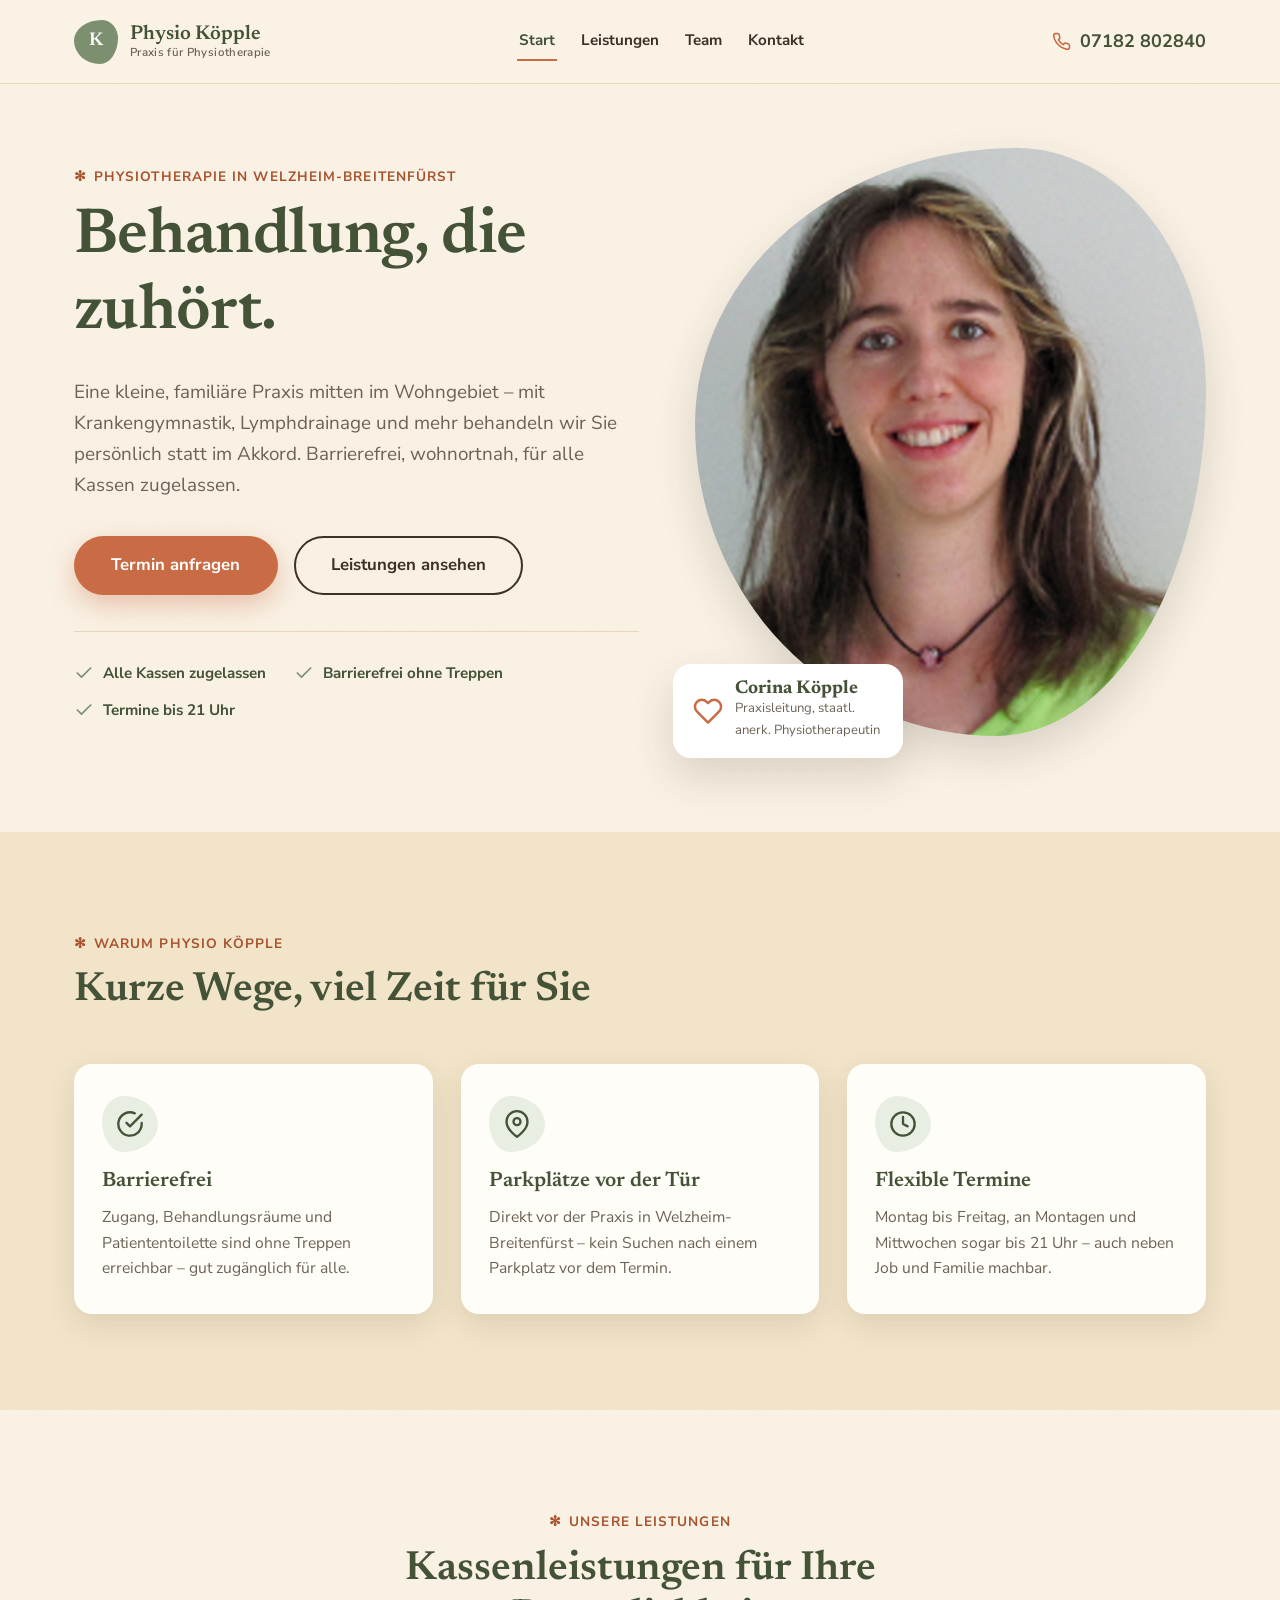
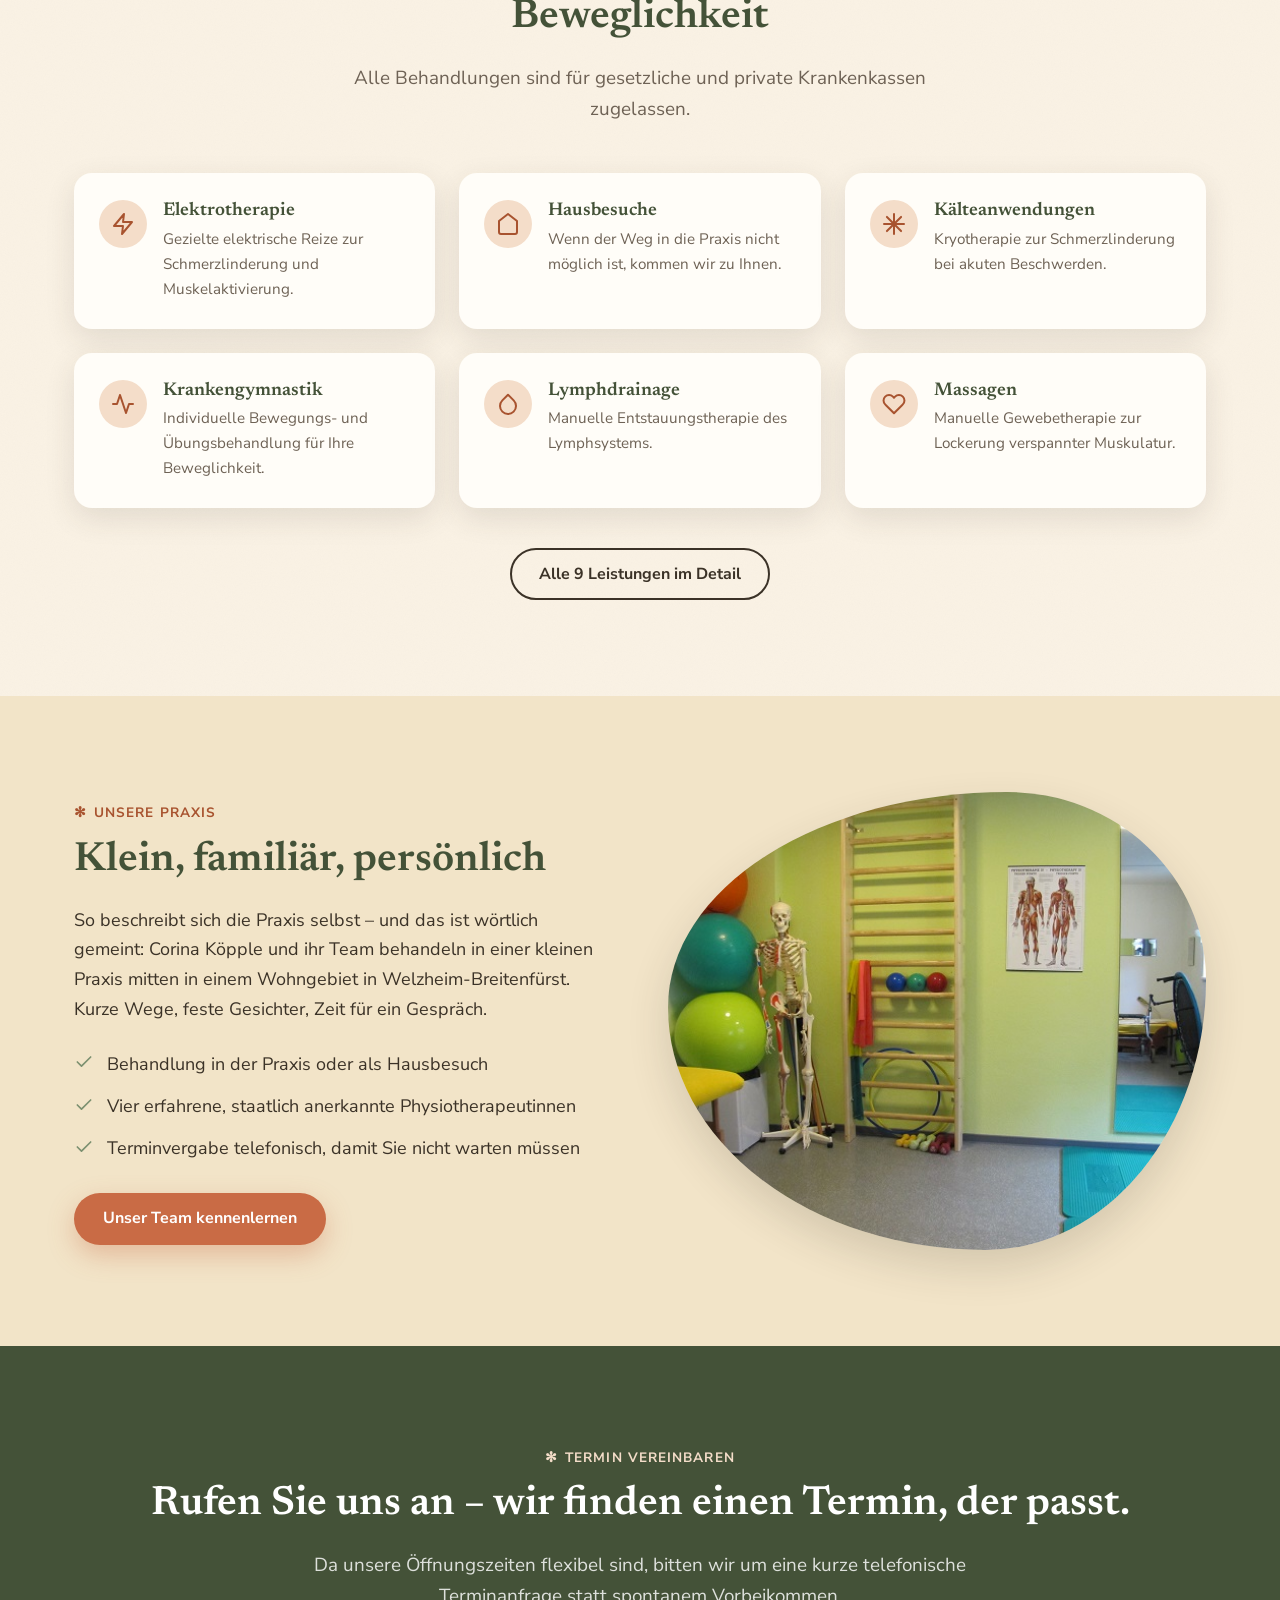
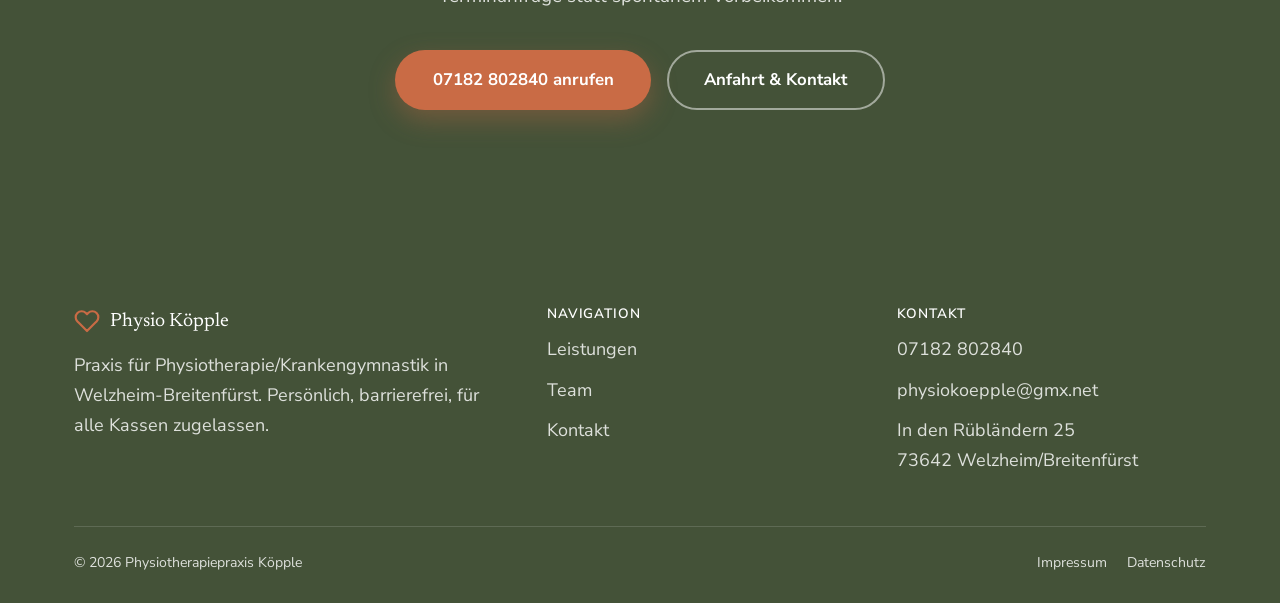
==== index.html @ 72fe8142 "Initial pitch-demo: Physiotherapiepraxis Köpple website Moderne, warme Neugestaltung als Pitch-Demo " ====
<!DOCTYPE html>
<html lang="de">
<head>
<meta charset="UTF-8">
<script>document.documentElement.classList.add('js');</script>
<meta name="viewport" content="width=device-width, initial-scale=1.0">
<meta name="description" content="Physiotherapiepraxis Köpple in Welzheim-Breitenfürst: Krankengymnastik, Lymphdrainage, Massage und mehr in kleiner, familiärer Praxis. Alle Kassen zugelassen.">
<title>Physiotherapie Köpple – Praxis in Welzheim-Breitenfürst</title>
<link rel="icon" href="assets/images/corina.png" type="image/png">
<link rel="stylesheet" href="css/fonts.css">
<link rel="stylesheet" href="css/style.css?v=1">
</head>
<body>

<a class="skip-link" href="#main">Zum Inhalt springen</a>

<header class="site-header" id="site-header">
  <div class="container site-header__inner">
    <a href="index.html" class="site-header__brand" aria-label="Physiotherapie Köpple – Startseite">
      <span class="site-header__mark" aria-hidden="true">K</span>
      <span class="site-header__brand-text">
        <span class="site-header__brand-main">Physio Köpple</span>
        <span class="site-header__brand-sub">Praxis für Physiotherapie</span>
      </span>
    </a>
    <nav id="site-nav" aria-label="Hauptnavigation">
      <ul class="site-nav__list">
        <li><a href="index.html" class="site-nav__link">Start</a></li>
        <li><a href="leistungen.html" class="site-nav__link">Leistungen</a></li>
        <li><a href="team.html" class="site-nav__link">Team</a></li>
        <li><a href="kontakt.html" class="site-nav__link">Kontakt</a></li>
      </ul>
    </nav>
    <div class="site-header__actions">
      <a href="tel:+497182802840" class="site-header__phone">
        <svg viewBox="0 0 24 24" fill="none" stroke="currentColor" stroke-width="2" stroke-linecap="round" stroke-linejoin="round" aria-hidden="true"><path d="M22 16.92v3a2 2 0 0 1-2.18 2 19.79 19.79 0 0 1-8.63-3.07 19.5 19.5 0 0 1-6-6 19.79 19.79 0 0 1-3.07-8.67A2 2 0 0 1 4.11 2h3a2 2 0 0 1 2 1.72c.127.96.361 1.903.7 2.81a2 2 0 0 1-.45 2.11L8.09 9.91a16 16 0 0 0 6 6l1.27-1.27a2 2 0 0 1 2.11-.45c.907.339 1.85.573 2.81.7A2 2 0 0 1 22 16.92z"/></svg>
        <span>07182 802840</span>
      </a>
      <button id="nav-toggle" class="nav-toggle" aria-label="Menü öffnen" aria-expanded="false" aria-controls="site-nav">
        <span></span><span></span><span></span>
      </button>
    </div>
  </div>
</header>

<main id="main">

  <!-- ── Hero ─────────────────────────────────────────────── -->
  <section class="hero">
    <div class="container hero__grid">
      <div class="hero__text">
        <p class="eyebrow">Physiotherapie in Welzheim-Breitenfürst</p>
        <h1 class="hero__title">Behandlung, die
          <span class="hero__underline">zuhört<svg viewBox="0 0 200 20" preserveAspectRatio="none" aria-hidden="true"><path d="M3,12 Q50,2 100,11 T197,9"/></svg></span>.
        </h1>
        <p class="lead hero__lead">Eine kleine, familiäre Praxis mitten im Wohngebiet – mit Krankengymnastik, Lymphdrainage und mehr behandeln wir Sie persönlich statt im Akkord. Barrierefrei, wohnortnah, für alle Kassen zugelassen.</p>
        <div class="hero__ctas">
          <a href="tel:+497182802840" class="btn btn--primary btn--lg">Termin anfragen</a>
          <a href="leistungen.html" class="btn btn--outline btn--lg">Leistungen ansehen</a>
        </div>
        <div class="hero__facts">
          <span class="hero__fact"><svg viewBox="0 0 24 24" fill="none" stroke="currentColor" stroke-width="2" stroke-linecap="round" stroke-linejoin="round"><polyline points="20 6 9 17 4 12"/></svg>Alle Kassen zugelassen</span>
          <span class="hero__fact"><svg viewBox="0 0 24 24" fill="none" stroke="currentColor" stroke-width="2" stroke-linecap="round" stroke-linejoin="round"><polyline points="20 6 9 17 4 12"/></svg>Barrierefrei ohne Treppen</span>
          <span class="hero__fact"><svg viewBox="0 0 24 24" fill="none" stroke="currentColor" stroke-width="2" stroke-linecap="round" stroke-linejoin="round"><polyline points="20 6 9 17 4 12"/></svg>Termine bis 21 Uhr</span>
        </div>
      </div>
      <div class="hero__photo-wrap reveal">
        <div class="hero__photo">
          <img src="assets/images/corina.png" alt="Corina Köpple, Praxisleitung der Physiotherapiepraxis Köpple">
        </div>
        <div class="hero__badge">
          <svg viewBox="0 0 24 24" fill="none" stroke="currentColor" stroke-width="2" stroke-linecap="round" stroke-linejoin="round" aria-hidden="true"><path d="M20.84 4.61a5.5 5.5 0 0 0-7.78 0L12 5.67l-1.06-1.06a5.5 5.5 0 0 0-7.78 7.78l1.06 1.06L12 21.23l7.78-7.78 1.06-1.06a5.5 5.5 0 0 0 0-7.78z"/></svg>
          <span><strong>Corina Köpple</strong>Praxisleitung, staatl. anerk. Physiotherapeutin</span>
        </div>
      </div>
    </div>
  </section>

  <!-- ── Vorteile ─────────────────────────────────────────── -->
  <section class="section section--alt">
    <div class="container">
      <div class="section__head reveal">
        <p class="eyebrow">Warum Physio Köpple</p>
        <h2>Kurze Wege, viel Zeit für Sie</h2>
      </div>
      <div class="feature-grid reveal-group">
        <div class="feature-card reveal">
          <div class="feature-card__icon">
            <svg viewBox="0 0 24 24" fill="none" stroke="currentColor" stroke-width="2" stroke-linecap="round" stroke-linejoin="round"><path d="M22 11.08V12a10 10 0 1 1-5.93-9.14"/><polyline points="22 4 12 14.01 9 11.01"/></svg>
          </div>
          <h3>Barrierefrei</h3>
          <p>Zugang, Behandlungsräume und Patiententoilette sind ohne Treppen erreichbar – gut zugänglich für alle.</p>
        </div>
        <div class="feature-card reveal">
          <div class="feature-card__icon">
            <svg viewBox="0 0 24 24" fill="none" stroke="currentColor" stroke-width="2" stroke-linecap="round" stroke-linejoin="round"><path d="M21 10c0 7-9 13-9 13s-9-6-9-13a9 9 0 0 1 18 0z"/><circle cx="12" cy="10" r="3"/></svg>
          </div>
          <h3>Parkplätze vor der Tür</h3>
          <p>Direkt vor der Praxis in Welzheim-Breitenfürst – kein Suchen nach einem Parkplatz vor dem Termin.</p>
        </div>
        <div class="feature-card reveal">
          <div class="feature-card__icon">
            <svg viewBox="0 0 24 24" fill="none" stroke="currentColor" stroke-width="2" stroke-linecap="round" stroke-linejoin="round"><circle cx="12" cy="12" r="10"/><polyline points="12 6 12 12 16 14"/></svg>
          </div>
          <h3>Flexible Termine</h3>
          <p>Montag bis Freitag, an Montagen und Mittwochen sogar bis 21 Uhr – auch neben Job und Familie machbar.</p>
        </div>
      </div>
    </div>
  </section>

  <!-- ── Leistungen-Überblick ─────────────────────────────── -->
  <section class="section" id="leistungen-uebersicht">
    <div class="container">
      <div class="section__head section__head--center reveal">
        <p class="eyebrow">Unsere Leistungen</p>
        <h2>Kassenleistungen für Ihre Beweglichkeit</h2>
        <p class="lead">Alle Behandlungen sind für gesetzliche und private Krankenkassen zugelassen.</p>
      </div>
      <div class="service-grid reveal-group">
        <div class="service-card reveal">
          <div class="service-card__icon"><svg viewBox="0 0 24 24" fill="none" stroke="currentColor" stroke-width="2" stroke-linecap="round" stroke-linejoin="round"><path d="M13 2 3 14h9l-1 8 10-12h-9l1-8z"/></svg></div>
          <div><h3>Elektrotherapie</h3><p>Gezielte elektrische Reize zur Schmerzlinderung und Muskelaktivierung.</p></div>
        </div>
        <div class="service-card reveal">
          <div class="service-card__icon"><svg viewBox="0 0 24 24" fill="none" stroke="currentColor" stroke-width="2" stroke-linecap="round" stroke-linejoin="round"><path d="M3 9l9-7 9 7v11a2 2 0 0 1-2 2H5a2 2 0 0 1-2-2z"/></svg></div>
          <div><h3>Hausbesuche</h3><p>Wenn der Weg in die Praxis nicht möglich ist, kommen wir zu Ihnen.</p></div>
        </div>
        <div class="service-card reveal">
          <div class="service-card__icon"><svg viewBox="0 0 24 24" fill="none" stroke="currentColor" stroke-width="2" stroke-linecap="round" stroke-linejoin="round"><line x1="12" y1="2" x2="12" y2="22"/><line x1="4.93" y1="4.93" x2="19.07" y2="19.07"/><line x1="2" y1="12" x2="22" y2="12"/><line x1="4.93" y1="19.07" x2="19.07" y2="4.93"/></svg></div>
          <div><h3>Kälteanwendungen</h3><p>Kryotherapie zur Schmerzlinderung bei akuten Beschwerden.</p></div>
        </div>
        <div class="service-card reveal">
          <div class="service-card__icon"><svg viewBox="0 0 24 24" fill="none" stroke="currentColor" stroke-width="2" stroke-linecap="round" stroke-linejoin="round"><path d="M22 12h-4l-3 9L9 3l-3 9H2"/></svg></div>
          <div><h3>Krankengymnastik</h3><p>Individuelle Bewegungs- und Übungsbehandlung für Ihre Beweglichkeit.</p></div>
        </div>
        <div class="service-card reveal">
          <div class="service-card__icon"><svg viewBox="0 0 24 24" fill="none" stroke="currentColor" stroke-width="2" stroke-linecap="round" stroke-linejoin="round"><path d="M12 2.69l5.66 5.66a8 8 0 1 1-11.31 0z"/></svg></div>
          <div><h3>Lymphdrainage</h3><p>Manuelle Entstauungstherapie des Lymphsystems.</p></div>
        </div>
        <div class="service-card reveal">
          <div class="service-card__icon"><svg viewBox="0 0 24 24" fill="none" stroke="currentColor" stroke-width="2" stroke-linecap="round" stroke-linejoin="round"><path d="M20.84 4.61a5.5 5.5 0 0 0-7.78 0L12 5.67l-1.06-1.06a5.5 5.5 0 0 0-7.78 7.78l1.06 1.06L12 21.23l7.78-7.78 1.06-1.06a5.5 5.5 0 0 0 0-7.78z"/></svg></div>
          <div><h3>Massagen</h3><p>Manuelle Gewebetherapie zur Lockerung verspannter Muskulatur.</p></div>
        </div>
      </div>
      <p style="text-align:center; margin-top: 40px;"><a href="leistungen.html" class="btn btn--outline">Alle 9 Leistungen im Detail</a></p>
    </div>
  </section>

  <!-- ── Praxis-Vorstellung ───────────────────────────────── -->
  <section class="section section--alt">
    <div class="container split">
      <div class="split__text reveal">
        <p class="eyebrow">Unsere Praxis</p>
        <h2>Klein, familiär, persönlich</h2>
        <p>So beschreibt sich die Praxis selbst – und das ist wörtlich gemeint: Corina Köpple und ihr Team behandeln in einer kleinen Praxis mitten in einem Wohngebiet in Welzheim-Breitenfürst. Kurze Wege, feste Gesichter, Zeit für ein Gespräch.</p>
        <ul class="checklist">
          <li><svg viewBox="0 0 24 24" fill="none" stroke="currentColor" stroke-width="2" stroke-linecap="round" stroke-linejoin="round"><polyline points="20 6 9 17 4 12"/></svg>Behandlung in der Praxis oder als Hausbesuch</li>
          <li><svg viewBox="0 0 24 24" fill="none" stroke="currentColor" stroke-width="2" stroke-linecap="round" stroke-linejoin="round"><polyline points="20 6 9 17 4 12"/></svg>Vier erfahrene, staatlich anerkannte Physiotherapeutinnen</li>
          <li><svg viewBox="0 0 24 24" fill="none" stroke="currentColor" stroke-width="2" stroke-linecap="round" stroke-linejoin="round"><polyline points="20 6 9 17 4 12"/></svg>Terminvergabe telefonisch, damit Sie nicht warten müssen</li>
        </ul>
        <p style="margin-top: 1.6em;"><a href="team.html" class="btn btn--primary">Unser Team kennenlernen</a></p>
      </div>
      <div class="split__media reveal">
        <div class="blob-frame">
          <img src="assets/images/behandlungsraum-uebungen.jpg" alt="Behandlungsraum mit Übungsgeräten in der Physiotherapiepraxis Köpple">
        </div>
      </div>
    </div>
  </section>

  <!-- ── CTA-Band ─────────────────────────────────────────── -->
  <section class="section section--sage">
    <div class="container cta-band reveal">
      <p class="eyebrow" style="color: var(--color-terracotta-pale);">Termin vereinbaren</p>
      <h2>Rufen Sie uns an – wir finden einen Termin, der passt.</h2>
      <p class="lead" style="color: rgba(255,255,255,0.82); margin-left:auto; margin-right:auto;">Da unsere Öffnungszeiten flexibel sind, bitten wir um eine kurze telefonische Terminanfrage statt spontanem Vorbeikommen.</p>
      <div class="hero__ctas" style="justify-content:center;">
        <a href="tel:+497182802840" class="btn btn--primary btn--lg">07182 802840 anrufen</a>
        <a href="kontakt.html" class="btn btn--on-sage btn--lg btn--outline">Anfahrt &amp; Kontakt</a>
      </div>
    </div>
  </section>

</main>

<footer class="site-footer">
  <div class="container">
    <div class="footer-grid">
      <div>
        <div class="footer-brand">
          <svg viewBox="0 0 24 24" fill="none" stroke="currentColor" stroke-width="2" stroke-linecap="round" stroke-linejoin="round"><path d="M20.84 4.61a5.5 5.5 0 0 0-7.78 0L12 5.67l-1.06-1.06a5.5 5.5 0 0 0-7.78 7.78l1.06 1.06L12 21.23l7.78-7.78 1.06-1.06a5.5 5.5 0 0 0 0-7.78z"/></svg>
          Physio Köpple
        </div>
        <p>Praxis für Physiotherapie/Krankengymnastik in Welzheim-Breitenfürst. Persönlich, barrierefrei, für alle Kassen zugelassen.</p>
      </div>
      <div>
        <h4>Navigation</h4>
        <ul>
          <li><a href="leistungen.html">Leistungen</a></li>
          <li><a href="team.html">Team</a></li>
          <li><a href="kontakt.html">Kontakt</a></li>
        </ul>
      </div>
      <div>
        <h4>Kontakt</h4>
        <ul>
          <li><a href="tel:+497182802840">07182 802840</a></li>
          <li><a href="mailto:physiokoepple@gmx.net">physiokoepple@gmx.net</a></li>
          <li>In den Rübländern 25<br>73642 Welzheim/Breitenfürst</li>
        </ul>
      </div>
    </div>
    <div class="footer-bottom">
      <span>&copy; <span id="year"></span> Physiotherapiepraxis Köpple</span>
      <ul>
        <li><a href="impressum.html">Impressum</a></li>
        <li><a href="datenschutz.html">Datenschutz</a></li>
      </ul>
    </div>
  </div>
</footer>

<script src="js/main.js?v=1"></script>
</body>
</html>
---- css/fonts.css ----
/* ============================================================
   fonts.css – Selbst gehostete Google Fonts (Newsreader, Nunito Sans).
   Kein Nachladen von fonts.googleapis.com / fonts.gstatic.com beim
   Seitenaufruf (DSGVO: keine Verbindung zu Google-Servern nötig).

   Beide Familien sind Variable Fonts – ein Datei-Paar (latin +
   latin-ext, deckt Deutsch inkl. ä/ö/ü/ß ab) trägt den gesamten
   Gewichtsbereich, daher genügt je eine @font-face-Regel mit
   font-weight-Spanne statt einer Regel pro Schnittgewicht.
   ============================================================ */

/* ── Newsreader (Überschriften, warme literarische Serife) ──── */
@font-face {
  font-family: 'Newsreader';
  font-style: normal;
  font-weight: 400 700;
  font-display: swap;
  src: url('../assets/fonts/newsreader-latinext.woff2') format('woff2');
  unicode-range: U+0100-02BA, U+02BD-02C5, U+02C7-02CC, U+02CE-02D7, U+02DD-02FF, U+0304, U+0308, U+0329, U+1D00-1DBF, U+1E00-1E9F, U+1EF2-1EFF, U+2020, U+20A0-20AB, U+20AD-20C0, U+2113, U+2C60-2C7F, U+A720-A7FF;
}
@font-face {
  font-family: 'Newsreader';
  font-style: normal;
  font-weight: 400 700;
  font-display: swap;
  src: url('../assets/fonts/newsreader-latin.woff2') format('woff2');
  unicode-range: U+0000-00FF, U+0131, U+0152-0153, U+02BB-02BC, U+02C6, U+02DA, U+02DC, U+0304, U+0308, U+0329, U+2000-206F, U+20AC, U+2122, U+2191, U+2193, U+2212, U+2215, U+FEFF, U+FFFD;
}
@font-face {
  font-family: 'Newsreader';
  font-style: italic;
  font-weight: 400 700;
  font-display: swap;
  src: url('../assets/fonts/newsreader-italic-latinext.woff2') format('woff2');
  unicode-range: U+0100-02BA, U+02BD-02C5, U+02C7-02CC, U+02CE-02D7, U+02DD-02FF, U+0304, U+0308, U+0329, U+1D00-1DBF, U+1E00-1E9F, U+1EF2-1EFF, U+2020, U+20A0-20AB, U+20AD-20C0, U+2113, U+2C60-2C7F, U+A720-A7FF;
}
@font-face {
  font-family: 'Newsreader';
  font-style: italic;
  font-weight: 400 700;
  font-display: swap;
  src: url('../assets/fonts/newsreader-italic-latin.woff2') format('woff2');
  unicode-range: U+0000-00FF, U+0131, U+0152-0153, U+02BB-02BC, U+02C6, U+02DA, U+02DC, U+0304, U+0308, U+0329, U+2000-206F, U+20AC, U+2122, U+2191, U+2193, U+2212, U+2215, U+FEFF, U+FFFD;
}

/* ── Nunito Sans (Fließtext, rundliche freundliche Grotesk) ──── */
@font-face {
  font-family: 'Nunito Sans';
  font-style: normal;
  font-weight: 400 800;
  font-display: swap;
  src: url('../assets/fonts/nunitosans-latinext.woff2') format('woff2');
  unicode-range: U+0100-02BA, U+02BD-02C5, U+02C7-02CC, U+02CE-02D7, U+02DD-02FF, U+0304, U+0308, U+0329, U+1D00-1DBF, U+1E00-1E9F, U+1EF2-1EFF, U+2020, U+20A0-20AB, U+20AD-20C0, U+2113, U+2C60-2C7F, U+A720-A7FF;
}
@font-face {
  font-family: 'Nunito Sans';
  font-style: normal;
  font-weight: 400 800;
  font-display: swap;
  src: url('../assets/fonts/nunitosans-latin.woff2') format('woff2');
  unicode-range: U+0000-00FF, U+0131, U+0152-0153, U+02BB-02BC, U+02C6, U+02DA, U+02DC, U+0304, U+0308, U+0329, U+2000-206F, U+20AC, U+2122, U+2191, U+2193, U+2212, U+2215, U+FEFF, U+FFFD;
}
---- css/style.css ----
/* ============================================================
   Physiotherapiepraxis Köpple – style.css
   Design-Richtung "Warm & Persönlich": Creme, Salbeigrün, Terrakotta.
   Organische Foto-Rahmen statt harter Rechtecke, rundliche Formen,
   ein dezenter Papier-Grain-Ton. Reines CSS, kein Framework.
   ============================================================ */

:root {
  --color-cream: #faf2e4;
  --color-cream-alt: #f2e4c8;
  --color-paper: #fffdf8;
  --color-sage: #7c9070;
  --color-sage-dark: #445238;
  --color-sage-pale: #e8eee2;
  --color-terracotta: #c96b45;
  --color-terracotta-dark: #a8532f;
  --color-terracotta-pale: #f4ddc9;
  --color-ink: #3b3227;
  --color-ink-soft: #6e6255;
  --color-line: #e6d7b8;
  --color-white: #ffffff;

  --font-display: 'Newsreader', Georgia, 'Times New Roman', serif;
  --font-body: 'Nunito Sans', -apple-system, BlinkMacSystemFont, 'Segoe UI', sans-serif;

  --container-width: 1180px;
  --radius: 18px;
  --radius-lg: 30px;
  --shadow-soft: 0 10px 30px rgba(59, 50, 39, 0.12);
  --shadow-card: 0 18px 42px rgba(59, 50, 39, 0.16);
  --nav-height: 84px;

  --blob-1: 63% 37% 41% 59% / 47% 41% 59% 53%;
  --blob-2: 39% 61% 63% 37% / 45% 51% 49% 55%;
}

/* ── Reset ───────────────────────────────────────────────────── */
*, *::before, *::after { box-sizing: border-box; }
html { scroll-behavior: smooth; scroll-padding-top: calc(var(--nav-height) + 12px); }
@media (prefers-reduced-motion: reduce) {
  html { scroll-behavior: auto; }
  *, *::before, *::after {
    animation-duration: 0.01ms !important;
    animation-iteration-count: 1 !important;
    transition-duration: 0.01ms !important;
    scroll-behavior: auto !important;
  }
}
body {
  margin: 0;
  font-family: var(--font-body);
  font-size: 18px;
  line-height: 1.65;
  color: var(--color-ink);
  background: var(--color-cream);
  -webkit-font-smoothing: antialiased;
  /* Sehr dezentes Papier-Korn für Wärme, per SVG-Data-URI (keine Bildanfrage) */
  background-image: url("data:image/svg+xml,%3Csvg xmlns='http://www.w3.org/2000/svg' width='180' height='180'%3E%3Cfilter id='n'%3E%3CfeTurbulence type='fractalNoise' baseFrequency='0.9' numOctaves='2' stitchTiles='stitch'/%3E%3CfeColorMatrix type='saturate' values='0'/%3E%3C/filter%3E%3Crect width='100%25' height='100%25' filter='url(%23n)' opacity='0.035'/%3E%3C/svg%3E");
}
img { max-width: 100%; display: block; }
a { color: inherit; text-decoration: none; }
ul { margin: 0; padding: 0; list-style: none; }
h1, h2, h3, h4 {
  font-family: var(--font-display);
  font-weight: 600;
  line-height: 1.18;
  margin: 0 0 0.5em;
  color: var(--color-sage-dark);
}
h1 { font-size: clamp(2.5rem, 5vw, 4rem); letter-spacing: -0.01em; }
h2 { font-size: clamp(1.9rem, 3.2vw, 2.6rem); }
h3 { font-size: 1.3rem; font-weight: 600; }
p { margin: 0 0 1em; }
p:last-child { margin-bottom: 0; }
:focus-visible { outline: 3px solid var(--color-terracotta); outline-offset: 3px; }

/* ── Layout Helpers ──────────────────────────────────────────── */
.container { max-width: var(--container-width); margin: 0 auto; padding: 0 24px; }
.section { padding: 96px 0; }
.section--alt { background: var(--color-cream-alt); }
.section--sage { background: var(--color-sage-dark); color: rgba(255, 255, 255, 0.92); }
.section--sage h2, .section--sage h3 { color: var(--color-white); }
.section__head { max-width: 640px; margin: 0 0 48px; }
.section__head--center { margin-left: auto; margin-right: auto; text-align: center; }
.eyebrow {
  display: inline-flex;
  align-items: center;
  gap: 0.5em;
  font-family: var(--font-body);
  font-weight: 700;
  font-size: 0.85rem;
  letter-spacing: 0.08em;
  text-transform: uppercase;
  color: var(--color-terracotta-dark);
  margin-bottom: 0.9em;
}
.eyebrow::before { content: '✻'; font-size: 1em; }
.lead { font-size: 1.18rem; color: var(--color-ink-soft); max-width: 60ch; }

@media (max-width: 640px) {
  .section { padding: 60px 0; }
  .container { padding: 0 20px; }
}

/* ── Buttons ─────────────────────────────────────────────────── */
.btn {
  display: inline-flex;
  align-items: center;
  gap: 0.55em;
  font-family: var(--font-body);
  font-weight: 700;
  font-size: 1rem;
  padding: 0.95em 1.7em;
  border-radius: 999px;
  border: 2px solid transparent;
  cursor: pointer;
  transition: background-color 0.2s ease, color 0.2s ease, border-color 0.2s ease, transform 0.15s ease, box-shadow 0.2s ease;
  line-height: 1.1;
}
.btn:active { transform: translateY(1px); }
.btn--primary { background: var(--color-terracotta); color: var(--color-white); box-shadow: 0 10px 26px rgba(201, 107, 69, 0.35); }
.btn--primary:hover { background: var(--color-terracotta-dark); }
.btn--outline { background: transparent; border-color: currentColor; color: inherit; }
.btn--outline:hover { background: rgba(59, 50, 39, 0.06); }
.btn--on-sage { border-color: rgba(255,255,255,0.5); color: var(--color-white); }
.btn--on-sage:hover { background: rgba(255,255,255,0.12); border-color: var(--color-white); }
.btn--lg { padding: 1.1em 2.1em; font-size: 1.05rem; }
.btn--block { width: 100%; justify-content: center; }

/* ── Header / Navigation ─────────────────────────────────────── */
.site-header {
  position: sticky;
  top: 0;
  z-index: 1000;
  height: var(--nav-height);
  display: flex;
  align-items: center;
  background: rgba(250, 242, 228, 0.92);
  backdrop-filter: blur(10px);
  border-bottom: 1px solid var(--color-line);
  transition: box-shadow 0.2s ease;
}
.site-header.is-scrolled { box-shadow: var(--shadow-soft); }
.site-header__inner { display: flex; align-items: center; justify-content: space-between; gap: 24px; width: 100%; }
.site-header__brand { display: flex; align-items: center; gap: 12px; }
.site-header__mark {
  display: flex;
  align-items: center;
  justify-content: center;
  width: 44px;
  height: 44px;
  border-radius: var(--blob-1);
  background: var(--color-sage);
  color: var(--color-white);
  font-family: var(--font-display);
  font-weight: 600;
  font-size: 1.15rem;
  flex-shrink: 0;
}
.site-header__brand-text { display: flex; flex-direction: column; line-height: 1.15; }
.site-header__brand-main { font-family: var(--font-display); font-size: 1.25rem; font-weight: 600; color: var(--color-sage-dark); }
.site-header__brand-sub { font-family: var(--font-body); font-size: 0.72rem; font-weight: 600; letter-spacing: 0.03em; color: var(--color-ink-soft); }
.site-header__actions { display: flex; align-items: center; gap: 18px; }
.site-header__phone { display: flex; align-items: center; gap: 0.5em; font-weight: 700; color: var(--color-sage-dark); white-space: nowrap; }
.site-header__phone svg { width: 19px; height: 19px; flex-shrink: 0; color: var(--color-terracotta); }

.nav-toggle {
  display: none;
  flex-direction: column;
  justify-content: center;
  gap: 5px;
  width: 44px;
  height: 44px;
  border: none;
  background: transparent;
  cursor: pointer;
  padding: 0;
}
.nav-toggle span { display: block; height: 2px; width: 26px; margin: 0 auto; background: var(--color-sage-dark); transition: transform 0.2s ease, opacity 0.2s ease; }
.nav-toggle[aria-expanded="true"] span:nth-child(1) { transform: translateY(7px) rotate(45deg); }
.nav-toggle[aria-expanded="true"] span:nth-child(2) { opacity: 0; }
.nav-toggle[aria-expanded="true"] span:nth-child(3) { transform: translateY(-7px) rotate(-45deg); }

/* #site-nav ist Geschwister von .site-header, nicht verschachtelt —
   vermeidet den iOS-Safari-backdrop-filter-Clipping-Bug bei position:fixed
   Kindern eines Headers mit eigenem backdrop-filter. */
.site-nav__list { display: flex; align-items: center; gap: 22px; }
.site-nav__link {
  display: block;
  white-space: nowrap;
  font-weight: 700;
  font-size: 0.95rem;
  color: var(--color-ink);
  padding: 6px 2px;
  border-bottom: 2px solid transparent;
  transition: border-color 0.15s ease, color 0.15s ease;
}
.site-nav__link:hover, .site-nav__link.is-active { border-color: var(--color-terracotta); color: var(--color-sage-dark); }

@media (min-width: 1025px) { #site-nav { display: flex; } }

@media (min-width: 1025px) and (max-width: 1180px) {
  .site-nav__list { gap: 14px; }
  .site-nav__link { font-size: 0.88rem; }
  .site-header__brand-sub { display: none; }
}

@media (max-width: 1024px) {
  .site-header__brand-sub { display: none; }
  .nav-toggle { display: flex; }
  #site-nav {
    position: fixed;
    top: var(--nav-height);
    left: 0; right: 0; bottom: 0;
    z-index: 999;
    background: var(--color-cream);
    transform: translateX(100%);
    transition: transform 0.25s ease;
    overflow-y: auto;
  }
  #site-nav.is-open { transform: translateX(0); }
  .site-nav__list { flex-direction: column; align-items: stretch; gap: 0; padding: 16px 24px 40px; }
  .site-nav__list li { border-bottom: 1px solid var(--color-line); }
  .site-nav__link { padding: 18px 4px; font-size: 1.15rem; }
  .site-header__phone span { display: none; }
}

@media (max-width: 480px) {
  .site-header__brand-main { font-size: 1.08rem; }
  .site-header__mark { width: 38px; height: 38px; font-size: 1rem; }
}

/* ── Hero ────────────────────────────────────────────────────── */
.hero { padding: 64px 0 96px; overflow: hidden; }
.hero__grid { display: grid; grid-template-columns: 1.05fr 0.95fr; gap: 56px; align-items: center; }
.hero__eyebrow { color: var(--color-terracotta-dark); }
.hero__title { margin-bottom: 0.4em; }
.hero__underline { position: relative; display: inline-block; white-space: nowrap; }
.hero__underline svg { position: absolute; left: 0; bottom: -0.1em; width: 100%; height: 0.3em; overflow: visible; }
.hero__underline path {
  fill: none;
  stroke: var(--color-terracotta);
  stroke-width: 6;
  stroke-linecap: round;
  stroke-dasharray: 340;
  stroke-dashoffset: 340;
}
.js .reveal--visible .hero__underline path { animation: draw-underline 0.9s 0.35s ease forwards; }
@keyframes draw-underline { to { stroke-dashoffset: 0; } }
.hero__lead { margin: 1.1em 0 1.8em; }
.hero__ctas { display: flex; flex-wrap: wrap; gap: 16px; margin-bottom: 2em; }
.hero__facts { display: flex; flex-wrap: wrap; gap: 12px 28px; padding-top: 1.6em; border-top: 1px solid var(--color-line); }
.hero__fact { display: flex; align-items: center; gap: 0.6em; font-weight: 700; color: var(--color-sage-dark); font-size: 0.95rem; }
.hero__fact svg { width: 20px; height: 20px; color: var(--color-sage); flex-shrink: 0; }

.hero__photo-wrap { position: relative; }
.hero__photo {
  border-radius: var(--blob-1);
  overflow: hidden;
  box-shadow: var(--shadow-card);
  aspect-ratio: 4 / 4.6;
}
.hero__photo img { width: 100%; height: 100%; object-fit: cover; }
.hero__badge {
  position: absolute;
  bottom: -22px;
  left: -22px;
  background: var(--color-white);
  border-radius: var(--radius);
  box-shadow: var(--shadow-card);
  padding: 16px 20px;
  display: flex;
  align-items: center;
  gap: 12px;
  max-width: 230px;
}
.hero__badge svg { width: 30px; height: 30px; color: var(--color-terracotta); flex-shrink: 0; }
.hero__badge strong { display: block; font-family: var(--font-display); font-size: 1.15rem; color: var(--color-sage-dark); line-height: 1; }
.hero__badge span { font-size: 0.82rem; color: var(--color-ink-soft); }

@media (max-width: 900px) {
  .hero { padding: 40px 0 64px; }
  .hero__grid { grid-template-columns: 1fr; gap: 44px; }
  .hero__photo-wrap { order: -1; max-width: 380px; margin: 0 auto; }
  .hero__badge { left: 50%; transform: translateX(-50%); bottom: -18px; }
}

/* ── Organic photo frames (allgemein wiederverwendbar) ──────────── */
.blob-frame { border-radius: var(--blob-1); overflow: hidden; box-shadow: var(--shadow-card); }
.blob-frame--alt { border-radius: var(--blob-2); }
.blob-frame img { width: 100%; height: 100%; object-fit: cover; display: block; }

/* ── Vorteile / Feature-Karten ───────────────────────────────── */
.feature-grid { display: grid; grid-template-columns: repeat(3, 1fr); gap: 28px; }
.feature-card {
  background: var(--color-paper);
  border-radius: var(--radius);
  padding: 32px 28px;
  box-shadow: var(--shadow-soft);
  transition: transform 0.25s ease, box-shadow 0.25s ease;
}
.feature-card:hover { transform: translateY(-6px); box-shadow: var(--shadow-card); }
.feature-card__icon {
  width: 56px; height: 56px;
  display: flex; align-items: center; justify-content: center;
  border-radius: var(--blob-2);
  background: var(--color-sage-pale);
  color: var(--color-sage-dark);
  margin-bottom: 18px;
}
.feature-card__icon svg { width: 28px; height: 28px; }
.feature-card p { color: var(--color-ink-soft); font-size: 0.98rem; }

@media (max-width: 860px) { .feature-grid { grid-template-columns: 1fr 1fr; } }
@media (max-width: 560px) { .feature-grid { grid-template-columns: 1fr; } }

/* ── Leistungen (Karten + Detailseite) ───────────────────────── */
.service-grid { display: grid; grid-template-columns: repeat(3, 1fr); gap: 24px; }
.service-card {
  display: flex;
  gap: 16px;
  align-items: flex-start;
  background: var(--color-paper);
  border-radius: var(--radius);
  padding: 26px 24px;
  box-shadow: var(--shadow-soft);
  transition: transform 0.22s ease, box-shadow 0.22s ease, border-color 0.22s ease;
  border: 1px solid transparent;
}
.service-card:hover { transform: translateY(-5px); box-shadow: var(--shadow-card); border-color: var(--color-terracotta-pale); }
.service-card__icon {
  width: 48px; height: 48px; flex-shrink: 0;
  display: flex; align-items: center; justify-content: center;
  border-radius: 50%;
  background: var(--color-terracotta-pale);
  color: var(--color-terracotta-dark);
}
.service-card__icon svg { width: 24px; height: 24px; }
.service-card h3 { margin-bottom: 0.25em; font-size: 1.15rem; }
.service-card p { color: var(--color-ink-soft); font-size: 0.95rem; }

@media (max-width: 860px) { .service-grid { grid-template-columns: 1fr 1fr; } }
@media (max-width: 560px) { .service-grid { grid-template-columns: 1fr; } }

/* ── Team ────────────────────────────────────────────────────── */
.team-grid { display: grid; grid-template-columns: repeat(4, 1fr); gap: 32px 28px; }
.team-card { text-align: center; }
.team-card__photo {
  aspect-ratio: 1 / 1.1;
  border-radius: var(--blob-1);
  overflow: hidden;
  box-shadow: var(--shadow-card);
  margin-bottom: 20px;
  background: var(--color-sage-pale);
}
.team-card:nth-child(even) .team-card__photo { border-radius: var(--blob-2); }
.team-card__photo img { width: 100%; height: 100%; object-fit: cover; }
.team-card__photo--pending { display: flex; align-items: center; justify-content: center; }
.team-card h3 { margin-bottom: 0.15em; font-size: 1.15rem; }
.team-card__role { color: var(--color-terracotta-dark); font-weight: 700; font-size: 0.85rem; text-transform: uppercase; letter-spacing: 0.04em; margin-bottom: 0.6em; }
.team-card__quals { color: var(--color-ink-soft); font-size: 0.92rem; }

@media (max-width: 900px) { .team-grid { grid-template-columns: 1fr 1fr; } }
@media (max-width: 520px) { .team-grid { grid-template-columns: 1fr; max-width: 320px; margin: 0 auto; } }

/* ── Zwei-Spalten Text+Bild (Praxis-Vorstellung, Kontakt, etc.) ── */
.split { display: grid; grid-template-columns: 1fr 1fr; gap: 56px; align-items: center; }
.split--reverse .split__media { order: 2; }
@media (max-width: 900px) {
  .split { grid-template-columns: 1fr; gap: 36px; }
  .split--reverse .split__media { order: -1; }
}
.split__media img { aspect-ratio: 4/3.4; }

.checklist { margin-top: 1.4em; }
.checklist li { display: flex; align-items: flex-start; gap: 0.7em; margin-bottom: 0.7em; }
.checklist li svg { width: 20px; height: 20px; color: var(--color-sage); flex-shrink: 0; margin-top: 0.15em; }

/* ── Bildergalerie (Praxisimpressionen) ─────────────────────── */
.gallery-grid { display: grid; grid-template-columns: repeat(3, 1fr); gap: 22px; }
.gallery-grid__item { border-radius: var(--radius); overflow: hidden; box-shadow: var(--shadow-soft); aspect-ratio: 4/3; }
.gallery-grid__item img { width: 100%; height: 100%; object-fit: cover; transition: transform 0.4s ease; }
.gallery-grid__item:hover img { transform: scale(1.06); }
@media (max-width: 760px) { .gallery-grid { grid-template-columns: 1fr 1fr; } }
@media (max-width: 480px) { .gallery-grid { grid-template-columns: 1fr; } }

/* ── Info-/Termin-Karten (Kontaktseite) ─────────────────────── */
.info-card {
  background: var(--color-paper);
  border-radius: var(--radius);
  padding: 30px 28px;
  box-shadow: var(--shadow-soft);
}
.info-card + .info-card { margin-top: 24px; }
.info-card__icon {
  width: 46px; height: 46px;
  display: flex; align-items: center; justify-content: center;
  border-radius: 50%;
  background: var(--color-sage-pale);
  color: var(--color-sage-dark);
  margin-bottom: 14px;
}
.info-card__icon svg { width: 22px; height: 22px; }
.info-card dl { display: grid; grid-template-columns: auto 1fr; gap: 6px 14px; margin: 0; }
.info-card dt { color: var(--color-ink-soft); font-size: 0.92rem; }
.info-card dd { margin: 0; font-weight: 700; }
.map-embed { width: 100%; aspect-ratio: 4/3; border: 0; border-radius: var(--radius-lg); box-shadow: var(--shadow-card); }

/* ── CTA-Band ────────────────────────────────────────────────── */
.cta-band { text-align: center; }
.cta-band .lead { margin: 0 auto 2em; }

/* ── Footer ──────────────────────────────────────────────────── */
.site-footer { background: var(--color-sage-dark); color: rgba(255, 255, 255, 0.82); padding: 64px 0 28px; }
.footer-grid { display: grid; grid-template-columns: 1.4fr 1fr 1fr; gap: 40px; padding-bottom: 40px; border-bottom: 1px solid rgba(255,255,255,0.14); }
.footer-brand { display: flex; align-items: center; gap: 10px; font-family: var(--font-display); font-size: 1.2rem; color: var(--color-white); margin-bottom: 14px; }
.footer-brand svg { width: 26px; height: 26px; color: var(--color-terracotta); }
.footer-grid h4 { color: var(--color-white); font-family: var(--font-body); font-size: 0.85rem; text-transform: uppercase; letter-spacing: 0.06em; margin-bottom: 1em; }
.footer-grid li { margin-bottom: 0.6em; }
.site-footer a:hover { color: var(--color-white); }
.footer-bottom { display: flex; flex-wrap: wrap; justify-content: space-between; gap: 12px; padding-top: 24px; font-size: 0.88rem; }
.footer-bottom ul { display: flex; gap: 20px; }
@media (max-width: 760px) { .footer-grid { grid-template-columns: 1fr; gap: 32px; } }

/* ── Legal-Inhalte (Impressum/Datenschutz) ──────────────────── */
.legal-content { max-width: 760px; margin: 0 auto; }
.legal-content h2 { margin-top: 1.6em; font-size: 1.35rem; }
.legal-content address { font-style: normal; }
.breadcrumb { font-size: 0.9rem; color: var(--color-ink-soft); margin-bottom: 1.2em; }
.breadcrumb a { color: var(--color-sage-dark); font-weight: 700; }
.breadcrumb span { margin: 0 0.5em; }
.placeholder-note {
  background: var(--color-terracotta-pale);
  border-left: 4px solid var(--color-terracotta);
  border-radius: 0 var(--radius) var(--radius) 0;
  padding: 16px 20px;
  font-size: 0.94rem;
  color: var(--color-ink);
  margin: 1.4em 0 2em;
}

/* ── Skip Link (Accessibility) ───────────────────────────────── */
.skip-link {
  position: absolute;
  left: -9999px;
  top: 0;
  z-index: 2000;
  background: var(--color-sage-dark);
  color: var(--color-white);
  padding: 14px 22px;
  border-radius: 0 0 10px 0;
  font-weight: 700;
}
.skip-link:focus { left: 0; }

/* ── Scroll-Reveal ────────────────────────────────────────────
   .reveal ist nur unsichtbar, solange <html> die Klasse "js" trägt
   (per Inline-Script synchron im <head> gesetzt). Bleibt JS aus,
   ist der Inhalt sofort da statt dauerhaft versteckt. */
.js .reveal { opacity: 0; transform: translateY(20px); transition: opacity 0.6s ease, transform 0.6s ease; }
.js .reveal.reveal--visible { opacity: 1; transform: translateY(0); }
.reveal-group .reveal:nth-child(2) { transition-delay: 0.08s; }
.reveal-group .reveal:nth-child(3) { transition-delay: 0.16s; }
.reveal-group .reveal:nth-child(4) { transition-delay: 0.24s; }
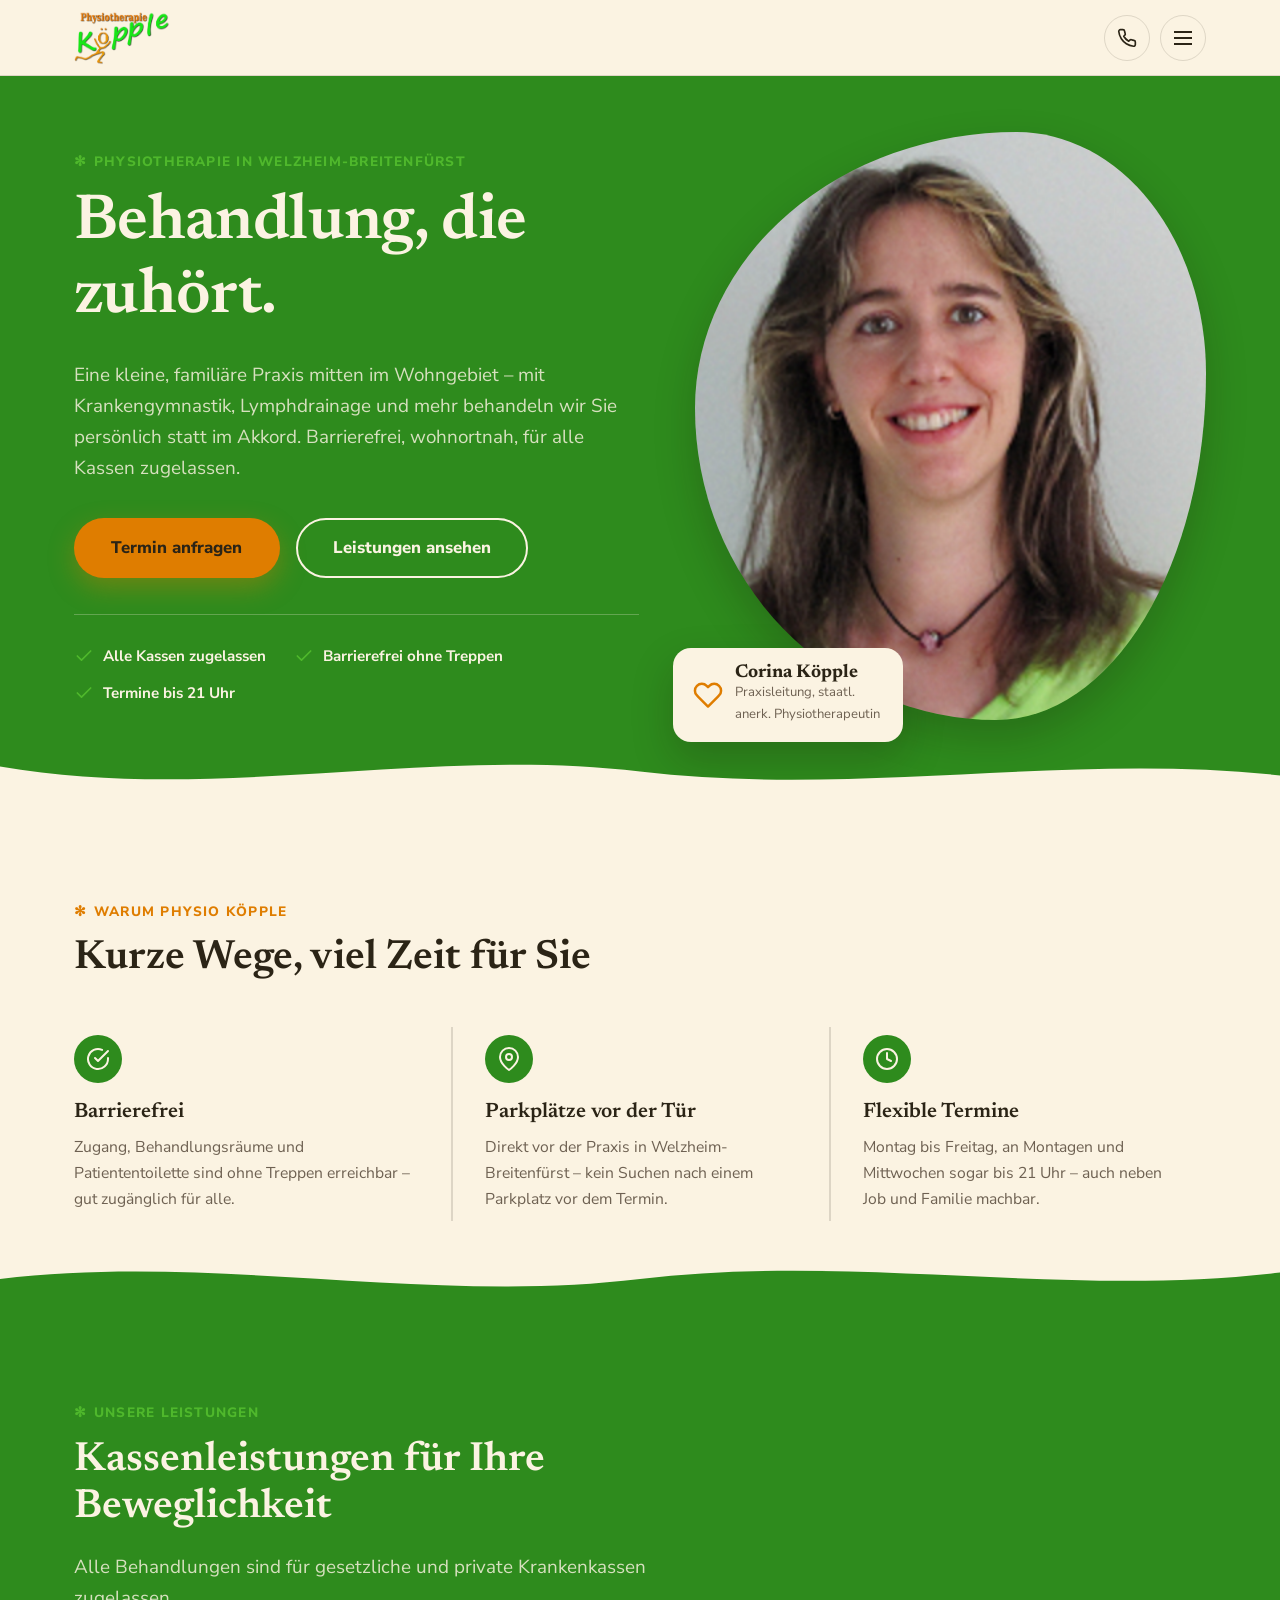
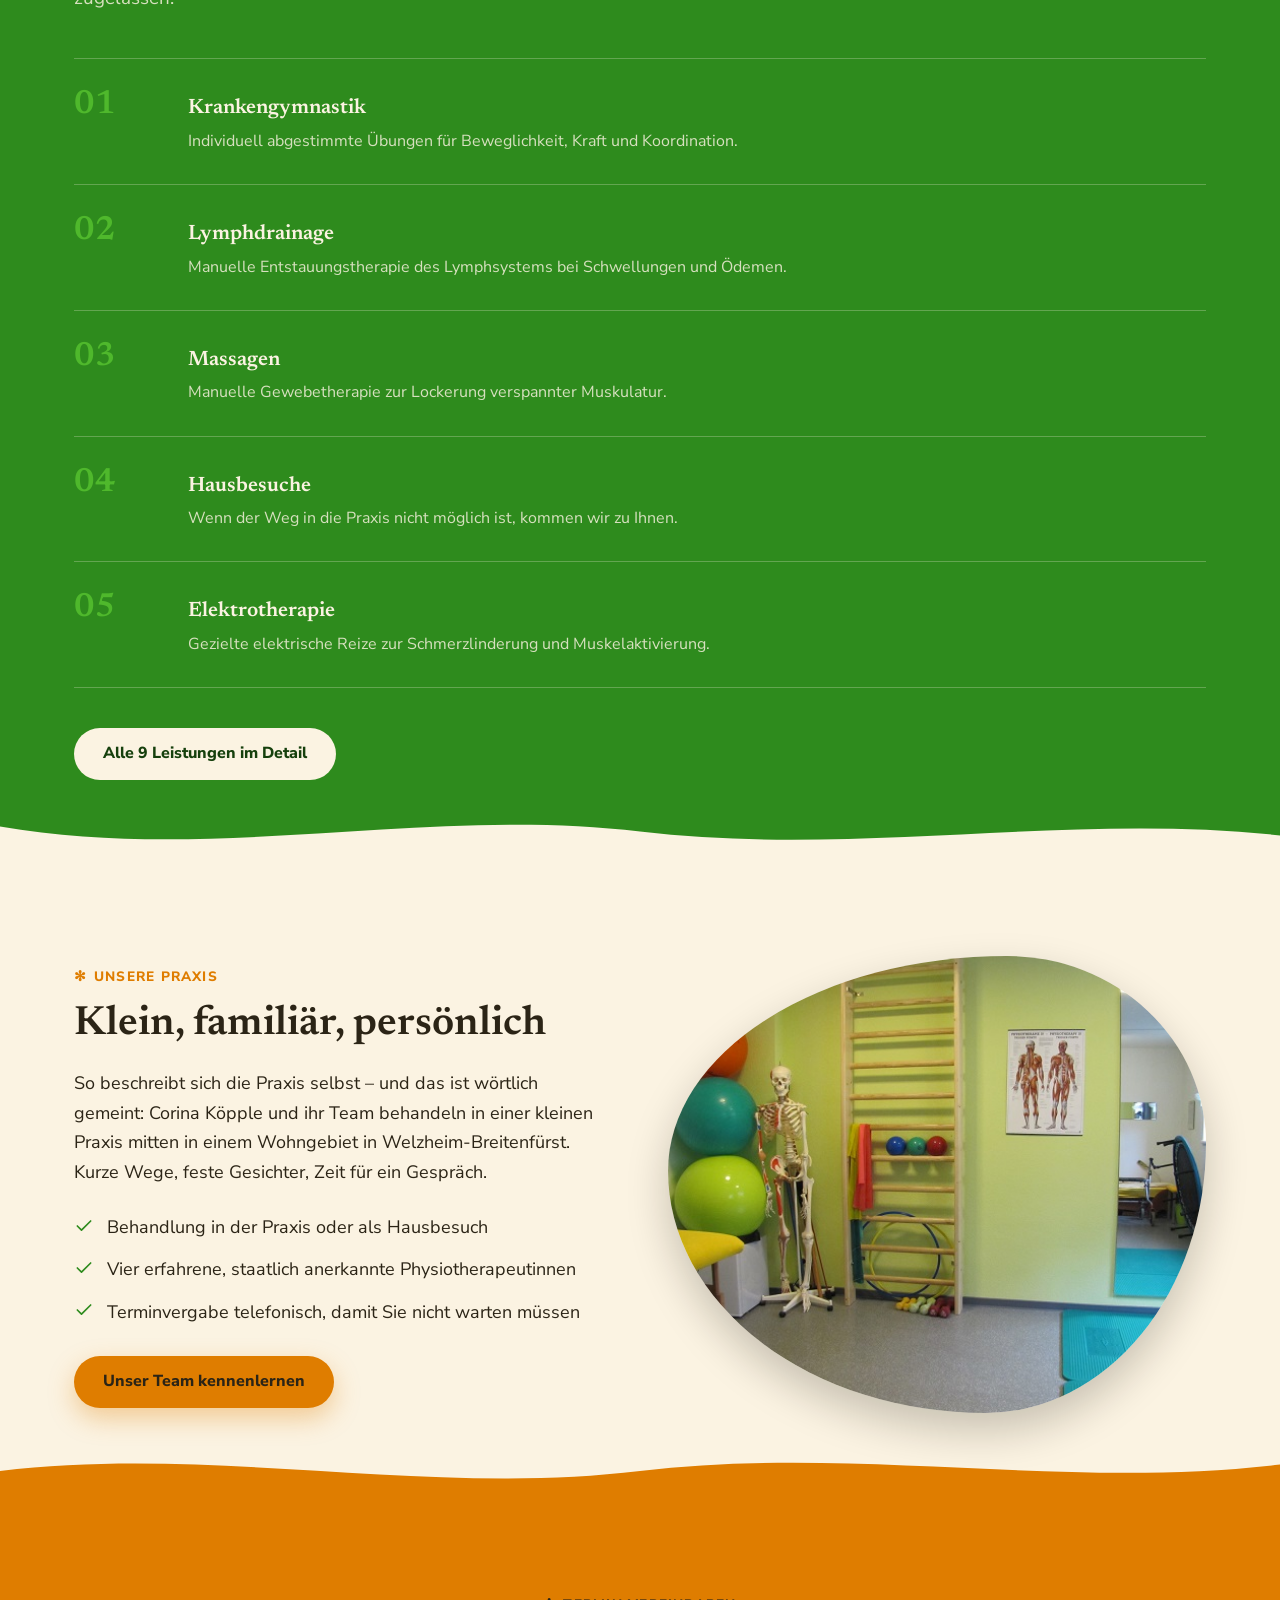
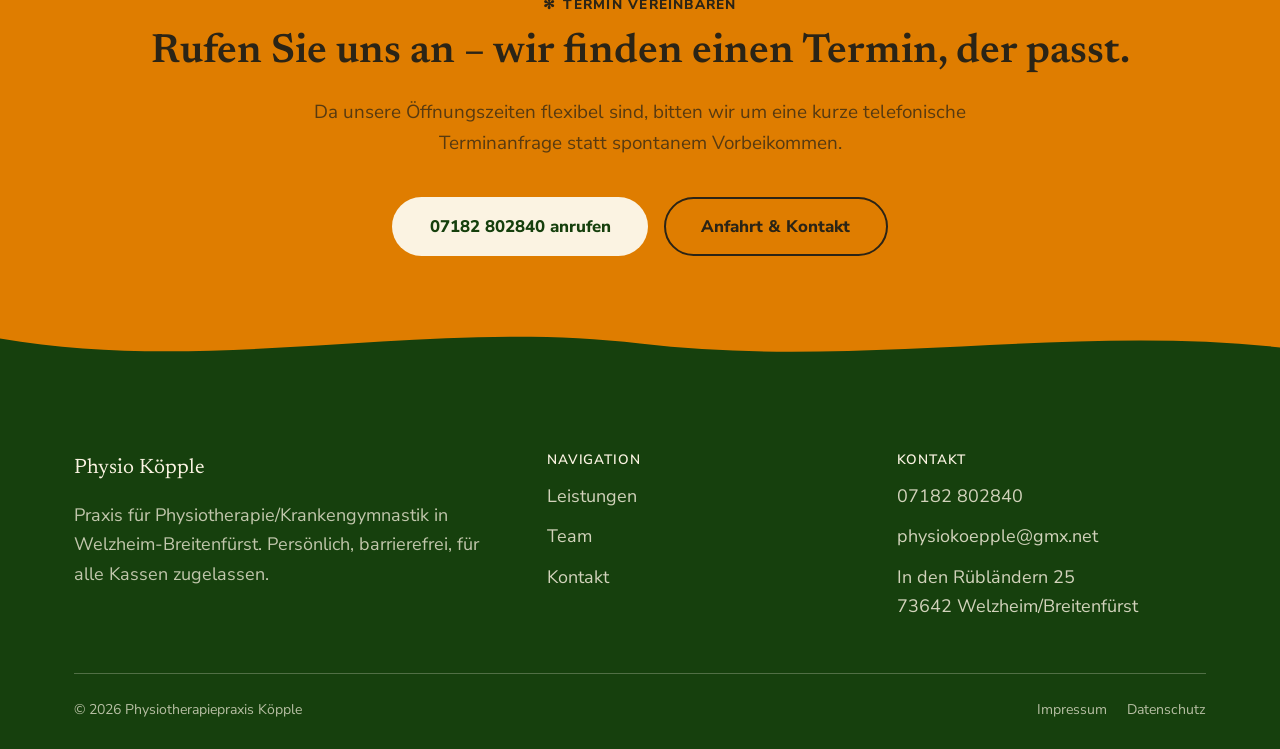
==== commit a4c21442: "Design-Neuausrichtung: echtes Logo, Grün/Orange-Palette, eigenständiges Seitengerüst Nutzer-Feedback" ====
--- a/index.html
+++ b/index.html
@@ -6,9 +6,9 @@
 <meta name="viewport" content="width=device-width, initial-scale=1.0">
 <meta name="description" content="Physiotherapiepraxis Köpple in Welzheim-Breitenfürst: Krankengymnastik, Lymphdrainage, Massage und mehr in kleiner, familiärer Praxis. Alle Kassen zugelassen.">
 <title>Physiotherapie Köpple – Praxis in Welzheim-Breitenfürst</title>
-<link rel="icon" href="assets/images/corina.png" type="image/png">
+<link rel="icon" href="assets/images/logo.png" type="image/png">
 <link rel="stylesheet" href="css/fonts.css">
-<link rel="stylesheet" href="css/style.css?v=1">
+<link rel="stylesheet" href="css/style.css?v=2">
 </head>
 <body>
 
@@ -17,36 +17,44 @@
 <header class="site-header" id="site-header">
   <div class="container site-header__inner">
     <a href="index.html" class="site-header__brand" aria-label="Physiotherapie Köpple – Startseite">
-      <span class="site-header__mark" aria-hidden="true">K</span>
-      <span class="site-header__brand-text">
-        <span class="site-header__brand-main">Physio Köpple</span>
-        <span class="site-header__brand-sub">Praxis für Physiotherapie</span>
-      </span>
+      <img src="assets/images/logo.png" alt="Physiotherapie Köpple" class="site-header__logo">
     </a>
-    <nav id="site-nav" aria-label="Hauptnavigation">
-      <ul class="site-nav__list">
-        <li><a href="index.html" class="site-nav__link">Start</a></li>
-        <li><a href="leistungen.html" class="site-nav__link">Leistungen</a></li>
-        <li><a href="team.html" class="site-nav__link">Team</a></li>
-        <li><a href="kontakt.html" class="site-nav__link">Kontakt</a></li>
-      </ul>
-    </nav>
     <div class="site-header__actions">
-      <a href="tel:+497182802840" class="site-header__phone">
+      <a href="tel:+497182802840" class="icon-btn" aria-label="Anrufen: 07182 802840">
         <svg viewBox="0 0 24 24" fill="none" stroke="currentColor" stroke-width="2" stroke-linecap="round" stroke-linejoin="round" aria-hidden="true"><path d="M22 16.92v3a2 2 0 0 1-2.18 2 19.79 19.79 0 0 1-8.63-3.07 19.5 19.5 0 0 1-6-6 19.79 19.79 0 0 1-3.07-8.67A2 2 0 0 1 4.11 2h3a2 2 0 0 1 2 1.72c.127.96.361 1.903.7 2.81a2 2 0 0 1-.45 2.11L8.09 9.91a16 16 0 0 0 6 6l1.27-1.27a2 2 0 0 1 2.11-.45c.907.339 1.85.573 2.81.7A2 2 0 0 1 22 16.92z"/></svg>
-        <span>07182 802840</span>
       </a>
-      <button id="nav-toggle" class="nav-toggle" aria-label="Menü öffnen" aria-expanded="false" aria-controls="site-nav">
+      <button id="nav-toggle" class="icon-btn nav-toggle" aria-label="Menü öffnen" aria-expanded="false" aria-controls="site-nav">
         <span></span><span></span><span></span>
       </button>
     </div>
   </div>
 </header>
 
+<nav id="site-nav" aria-label="Hauptnavigation">
+  <div class="site-nav__top">
+    <img src="assets/images/logo.png" alt="" class="site-header__logo" aria-hidden="true" style="filter: brightness(0) invert(1); opacity:.92;">
+    <button id="nav-close" class="icon-btn site-nav__close" aria-label="Menü schließen">
+      <svg viewBox="0 0 24 24" fill="none" stroke="currentColor" stroke-width="2" stroke-linecap="round" stroke-linejoin="round" aria-hidden="true"><line x1="18" y1="6" x2="6" y2="18"/><line x1="6" y1="6" x2="18" y2="18"/></svg>
+    </button>
+  </div>
+  <div class="site-nav__body">
+    <ul class="site-nav__list">
+      <li><a href="index.html" class="site-nav__link">Start</a></li>
+      <li><a href="leistungen.html" class="site-nav__link">Leistungen</a></li>
+      <li><a href="team.html" class="site-nav__link">Team</a></li>
+      <li><a href="kontakt.html" class="site-nav__link">Kontakt</a></li>
+    </ul>
+  </div>
+  <div class="site-nav__foot">
+    <a href="tel:+497182802840">07182 802840</a>
+    <a href="mailto:physiokoepple@gmx.net">physiokoepple@gmx.net</a>
+  </div>
+</nav>
+
 <main id="main">
 
   <!-- ── Hero ─────────────────────────────────────────────── -->
-  <section class="hero">
+  <section class="hero block--green">
     <div class="container hero__grid">
       <div class="hero__text">
         <p class="eyebrow">Physiotherapie in Welzheim-Breitenfürst</p>
@@ -74,32 +82,33 @@
         </div>
       </div>
     </div>
+    <div class="wave wave--cream" aria-hidden="true"><svg viewBox="0 0 1440 100" preserveAspectRatio="none"><path d="M0,32 C240,90 480,0 720,40 C960,80 1200,10 1440,46 L1440,100 L0,100 Z"/></svg></div>
   </section>
 
   <!-- ── Vorteile ─────────────────────────────────────────── -->
-  <section class="section section--alt">
+  <section class="block block--cream">
     <div class="container">
-      <div class="section__head reveal">
+      <div class="block__head reveal">
         <p class="eyebrow">Warum Physio Köpple</p>
         <h2>Kurze Wege, viel Zeit für Sie</h2>
       </div>
-      <div class="feature-grid reveal-group">
-        <div class="feature-card reveal">
-          <div class="feature-card__icon">
+      <div class="stat-row reveal-group">
+        <div class="stat-row__item reveal">
+          <div class="stat-row__icon">
             <svg viewBox="0 0 24 24" fill="none" stroke="currentColor" stroke-width="2" stroke-linecap="round" stroke-linejoin="round"><path d="M22 11.08V12a10 10 0 1 1-5.93-9.14"/><polyline points="22 4 12 14.01 9 11.01"/></svg>
           </div>
           <h3>Barrierefrei</h3>
           <p>Zugang, Behandlungsräume und Patiententoilette sind ohne Treppen erreichbar – gut zugänglich für alle.</p>
         </div>
-        <div class="feature-card reveal">
-          <div class="feature-card__icon">
+        <div class="stat-row__item reveal">
+          <div class="stat-row__icon">
             <svg viewBox="0 0 24 24" fill="none" stroke="currentColor" stroke-width="2" stroke-linecap="round" stroke-linejoin="round"><path d="M21 10c0 7-9 13-9 13s-9-6-9-13a9 9 0 0 1 18 0z"/><circle cx="12" cy="10" r="3"/></svg>
           </div>
           <h3>Parkplätze vor der Tür</h3>
           <p>Direkt vor der Praxis in Welzheim-Breitenfürst – kein Suchen nach einem Parkplatz vor dem Termin.</p>
         </div>
-        <div class="feature-card reveal">
-          <div class="feature-card__icon">
+        <div class="stat-row__item reveal">
+          <div class="stat-row__icon">
             <svg viewBox="0 0 24 24" fill="none" stroke="currentColor" stroke-width="2" stroke-linecap="round" stroke-linejoin="round"><circle cx="12" cy="12" r="10"/><polyline points="12 6 12 12 16 14"/></svg>
           </div>
           <h3>Flexible Termine</h3>
@@ -107,48 +116,46 @@
         </div>
       </div>
     </div>
+    <div class="wave wave--green" aria-hidden="true"><svg viewBox="0 0 1440 100" preserveAspectRatio="none"><path d="M0,50 C240,10 480,90 720,50 C960,10 1200,80 1440,40 L1440,100 L0,100 Z"/></svg></div>
   </section>
 
   <!-- ── Leistungen-Überblick ─────────────────────────────── -->
-  <section class="section" id="leistungen-uebersicht">
+  <section class="block block--green" id="leistungen-uebersicht">
     <div class="container">
-      <div class="section__head section__head--center reveal">
+      <div class="block__head reveal">
         <p class="eyebrow">Unsere Leistungen</p>
         <h2>Kassenleistungen für Ihre Beweglichkeit</h2>
         <p class="lead">Alle Behandlungen sind für gesetzliche und private Krankenkassen zugelassen.</p>
       </div>
-      <div class="service-grid reveal-group">
-        <div class="service-card reveal">
-          <div class="service-card__icon"><svg viewBox="0 0 24 24" fill="none" stroke="currentColor" stroke-width="2" stroke-linecap="round" stroke-linejoin="round"><path d="M13 2 3 14h9l-1 8 10-12h-9l1-8z"/></svg></div>
+      <div class="numbered-list reveal-group">
+        <div class="numbered-list__item reveal">
+          <span class="numbered-list__num">01</span>
+          <div><h3>Krankengymnastik</h3><p>Individuell abgestimmte Übungen für Beweglichkeit, Kraft und Koordination.</p></div>
+        </div>
+        <div class="numbered-list__item reveal">
+          <span class="numbered-list__num">02</span>
+          <div><h3>Lymphdrainage</h3><p>Manuelle Entstauungstherapie des Lymphsystems bei Schwellungen und Ödemen.</p></div>
+        </div>
+        <div class="numbered-list__item reveal">
+          <span class="numbered-list__num">03</span>
+          <div><h3>Massagen</h3><p>Manuelle Gewebetherapie zur Lockerung verspannter Muskulatur.</p></div>
+        </div>
+        <div class="numbered-list__item reveal">
+          <span class="numbered-list__num">04</span>
+          <div><h3>Hausbesuche</h3><p>Wenn der Weg in die Praxis nicht möglich ist, kommen wir zu Ihnen.</p></div>
+        </div>
+        <div class="numbered-list__item reveal">
+          <span class="numbered-list__num">05</span>
           <div><h3>Elektrotherapie</h3><p>Gezielte elektrische Reize zur Schmerzlinderung und Muskelaktivierung.</p></div>
         </div>
-        <div class="service-card reveal">
-          <div class="service-card__icon"><svg viewBox="0 0 24 24" fill="none" stroke="currentColor" stroke-width="2" stroke-linecap="round" stroke-linejoin="round"><path d="M3 9l9-7 9 7v11a2 2 0 0 1-2 2H5a2 2 0 0 1-2-2z"/></svg></div>
-          <div><h3>Hausbesuche</h3><p>Wenn der Weg in die Praxis nicht möglich ist, kommen wir zu Ihnen.</p></div>
-        </div>
-        <div class="service-card reveal">
-          <div class="service-card__icon"><svg viewBox="0 0 24 24" fill="none" stroke="currentColor" stroke-width="2" stroke-linecap="round" stroke-linejoin="round"><line x1="12" y1="2" x2="12" y2="22"/><line x1="4.93" y1="4.93" x2="19.07" y2="19.07"/><line x1="2" y1="12" x2="22" y2="12"/><line x1="4.93" y1="19.07" x2="19.07" y2="4.93"/></svg></div>
-          <div><h3>Kälteanwendungen</h3><p>Kryotherapie zur Schmerzlinderung bei akuten Beschwerden.</p></div>
-        </div>
-        <div class="service-card reveal">
-          <div class="service-card__icon"><svg viewBox="0 0 24 24" fill="none" stroke="currentColor" stroke-width="2" stroke-linecap="round" stroke-linejoin="round"><path d="M22 12h-4l-3 9L9 3l-3 9H2"/></svg></div>
-          <div><h3>Krankengymnastik</h3><p>Individuelle Bewegungs- und Übungsbehandlung für Ihre Beweglichkeit.</p></div>
-        </div>
-        <div class="service-card reveal">
-          <div class="service-card__icon"><svg viewBox="0 0 24 24" fill="none" stroke="currentColor" stroke-width="2" stroke-linecap="round" stroke-linejoin="round"><path d="M12 2.69l5.66 5.66a8 8 0 1 1-11.31 0z"/></svg></div>
-          <div><h3>Lymphdrainage</h3><p>Manuelle Entstauungstherapie des Lymphsystems.</p></div>
-        </div>
-        <div class="service-card reveal">
-          <div class="service-card__icon"><svg viewBox="0 0 24 24" fill="none" stroke="currentColor" stroke-width="2" stroke-linecap="round" stroke-linejoin="round"><path d="M20.84 4.61a5.5 5.5 0 0 0-7.78 0L12 5.67l-1.06-1.06a5.5 5.5 0 0 0-7.78 7.78l1.06 1.06L12 21.23l7.78-7.78 1.06-1.06a5.5 5.5 0 0 0 0-7.78z"/></svg></div>
-          <div><h3>Massagen</h3><p>Manuelle Gewebetherapie zur Lockerung verspannter Muskulatur.</p></div>
-        </div>
-      </div>
-      <p style="text-align:center; margin-top: 40px;"><a href="leistungen.html" class="btn btn--outline">Alle 9 Leistungen im Detail</a></p>
-    </div>
+      </div>
+      <p style="margin-top: 40px;"><a href="leistungen.html" class="btn btn--on-green">Alle 9 Leistungen im Detail</a></p>
+    </div>
+    <div class="wave wave--cream" aria-hidden="true"><svg viewBox="0 0 1440 100" preserveAspectRatio="none"><path d="M0,32 C240,90 480,0 720,40 C960,80 1200,10 1440,46 L1440,100 L0,100 Z"/></svg></div>
   </section>
 
   <!-- ── Praxis-Vorstellung ───────────────────────────────── -->
-  <section class="section section--alt">
+  <section class="block block--cream">
     <div class="container split">
       <div class="split__text reveal">
         <p class="eyebrow">Unsere Praxis</p>
@@ -167,32 +174,31 @@
         </div>
       </div>
     </div>
+    <div class="wave wave--orange" aria-hidden="true"><svg viewBox="0 0 1440 100" preserveAspectRatio="none"><path d="M0,50 C240,10 480,90 720,50 C960,10 1200,80 1440,40 L1440,100 L0,100 Z"/></svg></div>
   </section>
 
   <!-- ── CTA-Band ─────────────────────────────────────────── -->
-  <section class="section section--sage">
+  <section class="block block--orange">
     <div class="container cta-band reveal">
-      <p class="eyebrow" style="color: var(--color-terracotta-pale);">Termin vereinbaren</p>
+      <p class="eyebrow" style="color: var(--color-ink);">Termin vereinbaren</p>
       <h2>Rufen Sie uns an – wir finden einen Termin, der passt.</h2>
-      <p class="lead" style="color: rgba(255,255,255,0.82); margin-left:auto; margin-right:auto;">Da unsere Öffnungszeiten flexibel sind, bitten wir um eine kurze telefonische Terminanfrage statt spontanem Vorbeikommen.</p>
+      <p class="lead" style="color: rgba(43,36,22,0.75); margin-left:auto; margin-right:auto;">Da unsere Öffnungszeiten flexibel sind, bitten wir um eine kurze telefonische Terminanfrage statt spontanem Vorbeikommen.</p>
       <div class="hero__ctas" style="justify-content:center;">
-        <a href="tel:+497182802840" class="btn btn--primary btn--lg">07182 802840 anrufen</a>
-        <a href="kontakt.html" class="btn btn--on-sage btn--lg btn--outline">Anfahrt &amp; Kontakt</a>
-      </div>
-    </div>
+        <a href="tel:+497182802840" class="btn btn--on-green btn--lg">07182 802840 anrufen</a>
+        <a href="kontakt.html" class="btn btn--outline btn--lg">Anfahrt &amp; Kontakt</a>
+      </div>
+    </div>
+    <div class="wave wave--green-deep" aria-hidden="true"><svg viewBox="0 0 1440 100" preserveAspectRatio="none"><path d="M0,32 C240,90 480,0 720,40 C960,80 1200,10 1440,46 L1440,100 L0,100 Z"/></svg></div>
   </section>
 
 </main>
 
-<footer class="site-footer">
+<footer class="site-footer block--green-deep">
   <div class="container">
     <div class="footer-grid">
       <div>
-        <div class="footer-brand">
-          <svg viewBox="0 0 24 24" fill="none" stroke="currentColor" stroke-width="2" stroke-linecap="round" stroke-linejoin="round"><path d="M20.84 4.61a5.5 5.5 0 0 0-7.78 0L12 5.67l-1.06-1.06a5.5 5.5 0 0 0-7.78 7.78l1.06 1.06L12 21.23l7.78-7.78 1.06-1.06a5.5 5.5 0 0 0 0-7.78z"/></svg>
-          Physio Köpple
-        </div>
-        <p>Praxis für Physiotherapie/Krankengymnastik in Welzheim-Breitenfürst. Persönlich, barrierefrei, für alle Kassen zugelassen.</p>
+        <div class="footer-brand">Physio Köpple</div>
+        <p style="color: rgba(251,243,226,0.75);">Praxis für Physiotherapie/Krankengymnastik in Welzheim-Breitenfürst. Persönlich, barrierefrei, für alle Kassen zugelassen.</p>
       </div>
       <div>
         <h4>Navigation</h4>
@@ -221,6 +227,6 @@
   </div>
 </footer>
 
-<script src="js/main.js?v=1"></script>
+<script src="js/main.js?v=2"></script>
 </body>
 </html>
--- a/css/style.css
+++ b/css/style.css
@@ -1,24 +1,26 @@
 /* ============================================================
    Physiotherapiepraxis Köpple – style.css
-   Design-Richtung "Warm & Persönlich": Creme, Salbeigrün, Terrakotta.
-   Organische Foto-Rahmen statt harter Rechtecke, rundliche Formen,
-   ein dezenter Papier-Grain-Ton. Reines CSS, kein Framework.
+   Zweiter Design-Durchgang: "Farbblock-Wellen" — bewusst ANDERES
+   Grundgerüst als die Schwesterprojekte (kein Sticky-Header mit
+   Linkliste, keine Karten-Grids). Vollflächige Farbblöcke in Grün/
+   Creme/Orange (Original-Logo-Farben) mit organischen Wellen-
+   Trennkanten statt Container+Card-Sektionen. Reines CSS, kein
+   Framework.
    ============================================================ */
 
 :root {
-  --color-cream: #faf2e4;
-  --color-cream-alt: #f2e4c8;
-  --color-paper: #fffdf8;
-  --color-sage: #7c9070;
-  --color-sage-dark: #445238;
-  --color-sage-pale: #e8eee2;
-  --color-terracotta: #c96b45;
-  --color-terracotta-dark: #a8532f;
-  --color-terracotta-pale: #f4ddc9;
-  --color-ink: #3b3227;
-  --color-ink-soft: #6e6255;
-  --color-line: #e6d7b8;
-  --color-white: #ffffff;
+  --color-cream: #fbf3e2;
+  --color-paper: #ffffff;
+  --color-green: #2e8b1d;
+  --color-green-deep: #16400d;
+  --color-green-bright: #4fb82c;
+  --color-orange: #df7d00;
+  --color-orange-deep: #b25f00;
+  --color-ink: #2b2416;
+  --color-ink-soft: #6e6152;
+  --color-cream-text: #fbf3e2;
+  --color-line: rgba(43, 36, 22, 0.14);
+  --color-line-on-dark: rgba(251, 243, 226, 0.26);
 
   --font-display: 'Newsreader', Georgia, 'Times New Roman', serif;
   --font-body: 'Nunito Sans', -apple-system, BlinkMacSystemFont, 'Segoe UI', sans-serif;
@@ -26,9 +28,9 @@
   --container-width: 1180px;
   --radius: 18px;
   --radius-lg: 30px;
-  --shadow-soft: 0 10px 30px rgba(59, 50, 39, 0.12);
-  --shadow-card: 0 18px 42px rgba(59, 50, 39, 0.16);
-  --nav-height: 84px;
+  --shadow-soft: 0 10px 30px rgba(22, 20, 10, 0.14);
+  --shadow-card: 0 18px 42px rgba(22, 20, 10, 0.22);
+  --nav-height: 76px;
 
   --blob-1: 63% 37% 41% 59% / 47% 41% 59% 53%;
   --blob-2: 39% 61% 63% 37% / 45% 51% 49% 55%;
@@ -54,8 +56,6 @@
   color: var(--color-ink);
   background: var(--color-cream);
   -webkit-font-smoothing: antialiased;
-  /* Sehr dezentes Papier-Korn für Wärme, per SVG-Data-URI (keine Bildanfrage) */
-  background-image: url("data:image/svg+xml,%3Csvg xmlns='http://www.w3.org/2000/svg' width='180' height='180'%3E%3Cfilter id='n'%3E%3CfeTurbulence type='fractalNoise' baseFrequency='0.9' numOctaves='2' stitchTiles='stitch'/%3E%3CfeColorMatrix type='saturate' values='0'/%3E%3C/filter%3E%3Crect width='100%25' height='100%25' filter='url(%23n)' opacity='0.035'/%3E%3C/svg%3E");
 }
 img { max-width: 100%; display: block; }
 a { color: inherit; text-decoration: none; }
@@ -63,44 +63,64 @@
 h1, h2, h3, h4 {
   font-family: var(--font-display);
   font-weight: 600;
-  line-height: 1.18;
+  line-height: 1.16;
   margin: 0 0 0.5em;
-  color: var(--color-sage-dark);
+  color: var(--color-ink);
 }
 h1 { font-size: clamp(2.5rem, 5vw, 4rem); letter-spacing: -0.01em; }
 h2 { font-size: clamp(1.9rem, 3.2vw, 2.6rem); }
 h3 { font-size: 1.3rem; font-weight: 600; }
 p { margin: 0 0 1em; }
 p:last-child { margin-bottom: 0; }
-:focus-visible { outline: 3px solid var(--color-terracotta); outline-offset: 3px; }
+:focus-visible { outline: 3px solid var(--color-orange); outline-offset: 3px; }
 
 /* ── Layout Helpers ──────────────────────────────────────────── */
 .container { max-width: var(--container-width); margin: 0 auto; padding: 0 24px; }
-.section { padding: 96px 0; }
-.section--alt { background: var(--color-cream-alt); }
-.section--sage { background: var(--color-sage-dark); color: rgba(255, 255, 255, 0.92); }
-.section--sage h2, .section--sage h3 { color: var(--color-white); }
-.section__head { max-width: 640px; margin: 0 0 48px; }
-.section__head--center { margin-left: auto; margin-right: auto; text-align: center; }
+.block { padding: 88px 0; position: relative; }
+.block--cream { background: var(--color-cream); color: var(--color-ink); }
+.block--paper { background: var(--color-paper); color: var(--color-ink); }
+.block--green { background: var(--color-green); color: var(--color-cream-text); }
+.block--green h1, .block--green h2, .block--green h3 { color: var(--color-cream-text); }
+.block--green-deep { background: var(--color-green-deep); color: var(--color-cream-text); }
+.block--green-deep h1, .block--green-deep h2, .block--green-deep h3 { color: var(--color-cream-text); }
+.block--orange { background: var(--color-orange); color: var(--color-ink); }
+.block--tight { padding: 56px 0; }
+.block__head { max-width: 640px; margin: 0 0 44px; }
+.block__head--center { margin-left: auto; margin-right: auto; text-align: center; }
 .eyebrow {
   display: inline-flex;
   align-items: center;
   gap: 0.5em;
   font-family: var(--font-body);
-  font-weight: 700;
+  font-weight: 800;
   font-size: 0.85rem;
-  letter-spacing: 0.08em;
+  letter-spacing: 0.09em;
   text-transform: uppercase;
-  color: var(--color-terracotta-dark);
+  color: var(--color-orange);
   margin-bottom: 0.9em;
 }
+.block--green .eyebrow, .block--green-deep .eyebrow { color: var(--color-green-bright); }
 .eyebrow::before { content: '✻'; font-size: 1em; }
 .lead { font-size: 1.18rem; color: var(--color-ink-soft); max-width: 60ch; }
+.block--green .lead, .block--green-deep .lead { color: rgba(251, 243, 226, 0.82); }
 
 @media (max-width: 640px) {
-  .section { padding: 60px 0; }
+  .block { padding: 56px 0; }
   .container { padding: 0 20px; }
 }
+
+/* ── Wave-Trennkanten zwischen Farbblöcken ──────────────────────
+   Liegt als letztes Element in einem .block; die Füllfarbe
+   entspricht dem NÄCHSTEN Block, sodass die untere Kante des
+   aktuellen Blocks organisch in die Folgefarbe "einläuft". */
+.wave { display: block; width: 100%; line-height: 0; margin-bottom: -1px; position: absolute; left: 0; right: 0; bottom: -1px; }
+.wave svg { width: 100%; height: 64px; display: block; }
+.wave--cream path { fill: var(--color-cream); }
+.wave--paper path { fill: var(--color-paper); }
+.wave--green path { fill: var(--color-green); }
+.wave--green-deep path { fill: var(--color-green-deep); }
+.wave--orange path { fill: var(--color-orange); }
+@media (max-width: 640px) { .wave svg { height: 40px; } }
 
 /* ── Buttons ─────────────────────────────────────────────────── */
 .btn {
@@ -108,7 +128,7 @@
   align-items: center;
   gap: 0.55em;
   font-family: var(--font-body);
-  font-weight: 700;
+  font-weight: 800;
   font-size: 1rem;
   padding: 0.95em 1.7em;
   border-radius: 999px;
@@ -118,16 +138,20 @@
   line-height: 1.1;
 }
 .btn:active { transform: translateY(1px); }
-.btn--primary { background: var(--color-terracotta); color: var(--color-white); box-shadow: 0 10px 26px rgba(201, 107, 69, 0.35); }
-.btn--primary:hover { background: var(--color-terracotta-dark); }
+.btn--primary { background: var(--color-orange); color: var(--color-ink); box-shadow: 0 10px 26px rgba(223, 125, 0, 0.35); }
+.btn--primary:hover { background: var(--color-orange-deep); color: var(--color-cream-text); }
 .btn--outline { background: transparent; border-color: currentColor; color: inherit; }
-.btn--outline:hover { background: rgba(59, 50, 39, 0.06); }
-.btn--on-sage { border-color: rgba(255,255,255,0.5); color: var(--color-white); }
-.btn--on-sage:hover { background: rgba(255,255,255,0.12); border-color: var(--color-white); }
+.btn--outline:hover { background: rgba(43, 36, 22, 0.06); }
+.block--green .btn--outline:hover, .block--green-deep .btn--orange, .block--orange .btn--outline:hover { background: rgba(251, 243, 226, 0.12); }
+.btn--on-green { background: var(--color-cream); color: var(--color-green-deep); }
+.btn--on-green:hover { background: var(--color-paper); }
 .btn--lg { padding: 1.1em 2.1em; font-size: 1.05rem; }
 .btn--block { width: 100%; justify-content: center; }
 
-/* ── Header / Navigation ─────────────────────────────────────── */
+/* ── Header ────────────────────────────────────────────────────
+   Bewusst minimal: nur Logo + zwei Icon-Buttons (Anruf, Menü) —
+   KEINE horizontale Linkliste, auch nicht am Desktop. Die
+   eigentliche Navigation läuft über das Vollbild-Overlay unten. */
 .site-header {
   position: sticky;
   top: 0;
@@ -135,111 +159,76 @@
   height: var(--nav-height);
   display: flex;
   align-items: center;
-  background: rgba(250, 242, 228, 0.92);
+  background: rgba(251, 243, 226, 0.94);
   backdrop-filter: blur(10px);
   border-bottom: 1px solid var(--color-line);
-  transition: box-shadow 0.2s ease;
-}
-.site-header.is-scrolled { box-shadow: var(--shadow-soft); }
-.site-header__inner { display: flex; align-items: center; justify-content: space-between; gap: 24px; width: 100%; }
-.site-header__brand { display: flex; align-items: center; gap: 12px; }
-.site-header__mark {
+}
+.site-header__inner { display: flex; align-items: center; justify-content: space-between; gap: 20px; width: 100%; }
+.site-header__brand { display: flex; align-items: center; }
+.site-header__logo { height: 54px; width: auto; }
+.site-header__actions { display: flex; align-items: center; gap: 10px; }
+.icon-btn {
   display: flex;
   align-items: center;
   justify-content: center;
-  width: 44px;
-  height: 44px;
-  border-radius: var(--blob-1);
-  background: var(--color-sage);
-  color: var(--color-white);
+  width: 46px;
+  height: 46px;
+  border-radius: 50%;
+  border: 1.5px solid var(--color-line);
+  background: transparent;
+  color: var(--color-ink);
+  cursor: pointer;
+  transition: background-color 0.2s ease, border-color 0.2s ease;
+}
+.icon-btn:hover { background: rgba(46, 139, 29, 0.08); border-color: var(--color-green); }
+.icon-btn svg { width: 20px; height: 20px; }
+.nav-toggle { flex-direction: column; gap: 4px; }
+.nav-toggle span { display: block; height: 2px; width: 18px; background: var(--color-ink); transition: transform 0.2s ease, opacity 0.2s ease; }
+.nav-toggle[aria-expanded="true"] span:nth-child(1) { transform: translateY(6px) rotate(45deg); }
+.nav-toggle[aria-expanded="true"] span:nth-child(2) { opacity: 0; }
+.nav-toggle[aria-expanded="true"] span:nth-child(3) { transform: translateY(-6px) rotate(-45deg); }
+
+/* ── Vollbild-Navigations-Overlay ────────────────────────────── */
+#site-nav {
+  position: fixed;
+  inset: 0;
+  z-index: 1500;
+  background: var(--color-green-deep);
+  opacity: 0;
+  visibility: hidden;
+  transition: opacity 0.3s ease, visibility 0.3s ease;
+  display: flex;
+  flex-direction: column;
+}
+#site-nav.is-open { opacity: 1; visibility: visible; }
+.site-nav__top { display: flex; align-items: center; justify-content: space-between; padding: 0 24px; height: var(--nav-height); flex-shrink: 0; }
+.site-nav__top .site-header__logo { height: 44px; filter: brightness(0) invert(1); opacity: 0.92; }
+.site-nav__close { border-color: var(--color-line-on-dark); color: var(--color-cream-text); }
+.site-nav__close:hover { background: rgba(251, 243, 226, 0.12); border-color: var(--color-cream-text); }
+.site-nav__body { flex: 1; display: flex; flex-direction: column; justify-content: center; padding: 24px; }
+.site-nav__list { display: flex; flex-direction: column; align-items: center; gap: 6px; }
+.site-nav__link {
   font-family: var(--font-display);
+  font-size: clamp(2rem, 7vw, 3.2rem);
   font-weight: 600;
-  font-size: 1.15rem;
-  flex-shrink: 0;
-}
-.site-header__brand-text { display: flex; flex-direction: column; line-height: 1.15; }
-.site-header__brand-main { font-family: var(--font-display); font-size: 1.25rem; font-weight: 600; color: var(--color-sage-dark); }
-.site-header__brand-sub { font-family: var(--font-body); font-size: 0.72rem; font-weight: 600; letter-spacing: 0.03em; color: var(--color-ink-soft); }
-.site-header__actions { display: flex; align-items: center; gap: 18px; }
-.site-header__phone { display: flex; align-items: center; gap: 0.5em; font-weight: 700; color: var(--color-sage-dark); white-space: nowrap; }
-.site-header__phone svg { width: 19px; height: 19px; flex-shrink: 0; color: var(--color-terracotta); }
-
-.nav-toggle {
-  display: none;
-  flex-direction: column;
-  justify-content: center;
-  gap: 5px;
-  width: 44px;
-  height: 44px;
-  border: none;
-  background: transparent;
-  cursor: pointer;
-  padding: 0;
-}
-.nav-toggle span { display: block; height: 2px; width: 26px; margin: 0 auto; background: var(--color-sage-dark); transition: transform 0.2s ease, opacity 0.2s ease; }
-.nav-toggle[aria-expanded="true"] span:nth-child(1) { transform: translateY(7px) rotate(45deg); }
-.nav-toggle[aria-expanded="true"] span:nth-child(2) { opacity: 0; }
-.nav-toggle[aria-expanded="true"] span:nth-child(3) { transform: translateY(-7px) rotate(-45deg); }
-
-/* #site-nav ist Geschwister von .site-header, nicht verschachtelt —
-   vermeidet den iOS-Safari-backdrop-filter-Clipping-Bug bei position:fixed
-   Kindern eines Headers mit eigenem backdrop-filter. */
-.site-nav__list { display: flex; align-items: center; gap: 22px; }
-.site-nav__link {
-  display: block;
-  white-space: nowrap;
-  font-weight: 700;
-  font-size: 0.95rem;
-  color: var(--color-ink);
-  padding: 6px 2px;
-  border-bottom: 2px solid transparent;
-  transition: border-color 0.15s ease, color 0.15s ease;
-}
-.site-nav__link:hover, .site-nav__link.is-active { border-color: var(--color-terracotta); color: var(--color-sage-dark); }
-
-@media (min-width: 1025px) { #site-nav { display: flex; } }
-
-@media (min-width: 1025px) and (max-width: 1180px) {
-  .site-nav__list { gap: 14px; }
-  .site-nav__link { font-size: 0.88rem; }
-  .site-header__brand-sub { display: none; }
-}
-
-@media (max-width: 1024px) {
-  .site-header__brand-sub { display: none; }
-  .nav-toggle { display: flex; }
-  #site-nav {
-    position: fixed;
-    top: var(--nav-height);
-    left: 0; right: 0; bottom: 0;
-    z-index: 999;
-    background: var(--color-cream);
-    transform: translateX(100%);
-    transition: transform 0.25s ease;
-    overflow-y: auto;
-  }
-  #site-nav.is-open { transform: translateX(0); }
-  .site-nav__list { flex-direction: column; align-items: stretch; gap: 0; padding: 16px 24px 40px; }
-  .site-nav__list li { border-bottom: 1px solid var(--color-line); }
-  .site-nav__link { padding: 18px 4px; font-size: 1.15rem; }
-  .site-header__phone span { display: none; }
-}
-
-@media (max-width: 480px) {
-  .site-header__brand-main { font-size: 1.08rem; }
-  .site-header__mark { width: 38px; height: 38px; font-size: 1rem; }
-}
+  color: var(--color-cream-text);
+  padding: 10px 18px;
+  border-radius: var(--radius);
+  transition: color 0.15s ease, background-color 0.15s ease;
+}
+.site-nav__link:hover, .site-nav__link.is-active { color: var(--color-green-bright); background: rgba(251, 243, 226, 0.06); }
+.site-nav__foot { display: flex; flex-wrap: wrap; justify-content: center; gap: 14px 28px; padding: 24px 24px 40px; border-top: 1px solid var(--color-line-on-dark); color: var(--color-cream-text); font-weight: 700; }
+.site-nav__foot a:hover { color: var(--color-green-bright); }
 
 /* ── Hero ────────────────────────────────────────────────────── */
-.hero { padding: 64px 0 96px; overflow: hidden; }
-.hero__grid { display: grid; grid-template-columns: 1.05fr 0.95fr; gap: 56px; align-items: center; }
-.hero__eyebrow { color: var(--color-terracotta-dark); }
+.hero { padding: 56px 0 0; position: relative; }
+.hero__grid { display: grid; grid-template-columns: 1.05fr 0.95fr; gap: 56px; align-items: center; padding-bottom: 88px; }
 .hero__title { margin-bottom: 0.4em; }
 .hero__underline { position: relative; display: inline-block; white-space: nowrap; }
 .hero__underline svg { position: absolute; left: 0; bottom: -0.1em; width: 100%; height: 0.3em; overflow: visible; }
 .hero__underline path {
   fill: none;
-  stroke: var(--color-terracotta);
+  stroke: var(--color-orange);
   stroke-width: 6;
   stroke-linecap: round;
   stroke-dasharray: 340;
@@ -249,9 +238,9 @@
 @keyframes draw-underline { to { stroke-dashoffset: 0; } }
 .hero__lead { margin: 1.1em 0 1.8em; }
 .hero__ctas { display: flex; flex-wrap: wrap; gap: 16px; margin-bottom: 2em; }
-.hero__facts { display: flex; flex-wrap: wrap; gap: 12px 28px; padding-top: 1.6em; border-top: 1px solid var(--color-line); }
-.hero__fact { display: flex; align-items: center; gap: 0.6em; font-weight: 700; color: var(--color-sage-dark); font-size: 0.95rem; }
-.hero__fact svg { width: 20px; height: 20px; color: var(--color-sage); flex-shrink: 0; }
+.hero__facts { display: flex; flex-wrap: wrap; gap: 12px 28px; padding-top: 1.6em; border-top: 1px solid var(--color-line-on-dark); }
+.hero__fact { display: flex; align-items: center; gap: 0.6em; font-weight: 700; color: var(--color-cream-text); font-size: 0.95rem; }
+.hero__fact svg { width: 20px; height: 20px; color: var(--color-green-bright); flex-shrink: 0; }
 
 .hero__photo-wrap { position: relative; }
 .hero__photo {
@@ -265,7 +254,7 @@
   position: absolute;
   bottom: -22px;
   left: -22px;
-  background: var(--color-white);
+  background: var(--color-cream);
   border-radius: var(--radius);
   box-shadow: var(--shadow-card);
   padding: 16px 20px;
@@ -274,96 +263,77 @@
   gap: 12px;
   max-width: 230px;
 }
-.hero__badge svg { width: 30px; height: 30px; color: var(--color-terracotta); flex-shrink: 0; }
-.hero__badge strong { display: block; font-family: var(--font-display); font-size: 1.15rem; color: var(--color-sage-dark); line-height: 1; }
+.hero__badge svg { width: 30px; height: 30px; color: var(--color-orange); flex-shrink: 0; }
+.hero__badge strong { display: block; font-family: var(--font-display); font-size: 1.15rem; color: var(--color-ink); line-height: 1; }
 .hero__badge span { font-size: 0.82rem; color: var(--color-ink-soft); }
 
 @media (max-width: 900px) {
-  .hero { padding: 40px 0 64px; }
-  .hero__grid { grid-template-columns: 1fr; gap: 44px; }
+  .hero__grid { grid-template-columns: 1fr; gap: 44px; padding-bottom: 64px; }
   .hero__photo-wrap { order: -1; max-width: 380px; margin: 0 auto; }
   .hero__badge { left: 50%; transform: translateX(-50%); bottom: -18px; }
 }
 
-/* ── Organic photo frames (allgemein wiederverwendbar) ──────────── */
+/* ── Organic photo frames ────────────────────────────────────── */
 .blob-frame { border-radius: var(--blob-1); overflow: hidden; box-shadow: var(--shadow-card); }
 .blob-frame--alt { border-radius: var(--blob-2); }
 .blob-frame img { width: 100%; height: 100%; object-fit: cover; display: block; }
 
-/* ── Vorteile / Feature-Karten ───────────────────────────────── */
-.feature-grid { display: grid; grid-template-columns: repeat(3, 1fr); gap: 28px; }
-.feature-card {
-  background: var(--color-paper);
-  border-radius: var(--radius);
-  padding: 32px 28px;
-  box-shadow: var(--shadow-soft);
-  transition: transform 0.25s ease, box-shadow 0.25s ease;
-}
-.feature-card:hover { transform: translateY(-6px); box-shadow: var(--shadow-card); }
-.feature-card__icon {
-  width: 56px; height: 56px;
-  display: flex; align-items: center; justify-content: center;
-  border-radius: var(--blob-2);
-  background: var(--color-sage-pale);
-  color: var(--color-sage-dark);
-  margin-bottom: 18px;
-}
-.feature-card__icon svg { width: 28px; height: 28px; }
-.feature-card p { color: var(--color-ink-soft); font-size: 0.98rem; }
-
-@media (max-width: 860px) { .feature-grid { grid-template-columns: 1fr 1fr; } }
-@media (max-width: 560px) { .feature-grid { grid-template-columns: 1fr; } }
-
-/* ── Leistungen (Karten + Detailseite) ───────────────────────── */
-.service-grid { display: grid; grid-template-columns: repeat(3, 1fr); gap: 24px; }
-.service-card {
-  display: flex;
-  gap: 16px;
-  align-items: flex-start;
-  background: var(--color-paper);
-  border-radius: var(--radius);
-  padding: 26px 24px;
-  box-shadow: var(--shadow-soft);
-  transition: transform 0.22s ease, box-shadow 0.22s ease, border-color 0.22s ease;
-  border: 1px solid transparent;
-}
-.service-card:hover { transform: translateY(-5px); box-shadow: var(--shadow-card); border-color: var(--color-terracotta-pale); }
-.service-card__icon {
-  width: 48px; height: 48px; flex-shrink: 0;
+/* ── Stat-Reihe (Vorteile) — bewusst OHNE Karten/Schatten,
+   getrennt durch dünne Linien statt Box-Grid ───────────────────── */
+.stat-row { display: grid; grid-template-columns: repeat(3, 1fr); }
+.stat-row__item { padding: 8px 32px; text-align: left; border-left: 2px solid var(--color-line); }
+.stat-row__item:first-child { border-left: 0; padding-left: 0; }
+.stat-row__icon {
+  width: 48px; height: 48px;
   display: flex; align-items: center; justify-content: center;
   border-radius: 50%;
-  background: var(--color-terracotta-pale);
-  color: var(--color-terracotta-dark);
-}
-.service-card__icon svg { width: 24px; height: 24px; }
-.service-card h3 { margin-bottom: 0.25em; font-size: 1.15rem; }
-.service-card p { color: var(--color-ink-soft); font-size: 0.95rem; }
-
-@media (max-width: 860px) { .service-grid { grid-template-columns: 1fr 1fr; } }
-@media (max-width: 560px) { .service-grid { grid-template-columns: 1fr; } }
-
-/* ── Team ────────────────────────────────────────────────────── */
-.team-grid { display: grid; grid-template-columns: repeat(4, 1fr); gap: 32px 28px; }
-.team-card { text-align: center; }
-.team-card__photo {
-  aspect-ratio: 1 / 1.1;
-  border-radius: var(--blob-1);
-  overflow: hidden;
-  box-shadow: var(--shadow-card);
-  margin-bottom: 20px;
-  background: var(--color-sage-pale);
-}
-.team-card:nth-child(even) .team-card__photo { border-radius: var(--blob-2); }
-.team-card__photo img { width: 100%; height: 100%; object-fit: cover; }
-.team-card__photo--pending { display: flex; align-items: center; justify-content: center; }
-.team-card h3 { margin-bottom: 0.15em; font-size: 1.15rem; }
-.team-card__role { color: var(--color-terracotta-dark); font-weight: 700; font-size: 0.85rem; text-transform: uppercase; letter-spacing: 0.04em; margin-bottom: 0.6em; }
-.team-card__quals { color: var(--color-ink-soft); font-size: 0.92rem; }
-
-@media (max-width: 900px) { .team-grid { grid-template-columns: 1fr 1fr; } }
-@media (max-width: 520px) { .team-grid { grid-template-columns: 1fr; max-width: 320px; margin: 0 auto; } }
-
-/* ── Zwei-Spalten Text+Bild (Praxis-Vorstellung, Kontakt, etc.) ── */
+  background: var(--color-green);
+  color: var(--color-cream-text);
+  margin-bottom: 18px;
+}
+.stat-row__icon svg { width: 24px; height: 24px; }
+.stat-row__item p { color: var(--color-ink-soft); font-size: 0.98rem; }
+
+@media (max-width: 760px) {
+  .stat-row { grid-template-columns: 1fr; gap: 32px; }
+  .stat-row__item { border-left: 0; padding-left: 0; padding-top: 0; border-top: 2px solid var(--color-line); }
+  .stat-row__item:first-child { border-top: 0; padding-top: 0; }
+}
+
+/* ── Leistungen: nummerierte Liste statt Icon-Karten-Grid ───────── */
+.numbered-list { border-top: 1px solid var(--color-line-on-dark); }
+.numbered-list__item { display: grid; grid-template-columns: 90px 1fr; gap: 24px; padding: 30px 0; border-bottom: 1px solid var(--color-line-on-dark); align-items: baseline; }
+.numbered-list__num { font-family: var(--font-display); font-size: 2.1rem; font-weight: 600; color: var(--color-green-bright); line-height: 1; }
+.numbered-list__item h3 { margin-bottom: 0.3em; }
+.numbered-list__item p { color: rgba(251, 243, 226, 0.82); font-size: 1rem; max-width: 62ch; }
+.numbered-list--on-cream { border-top-color: var(--color-line); }
+.numbered-list--on-cream .numbered-list__item { border-bottom-color: var(--color-line); }
+.numbered-list--on-cream .numbered-list__num { color: var(--color-orange); }
+.numbered-list--on-cream .numbered-list__item p { color: var(--color-ink-soft); }
+@media (max-width: 560px) {
+  .numbered-list__item { grid-template-columns: 1fr; gap: 6px; }
+}
+
+/* ── Team-Mosaik: Bildunterschrift direkt auf dem Foto statt
+   separater weißer Karte darunter ─────────────────────────────── */
+.mosaic { display: grid; grid-template-columns: repeat(4, 1fr); gap: 26px; }
+.mosaic__item { position: relative; aspect-ratio: 0.8 / 1; border-radius: 28px; overflow: hidden; box-shadow: var(--shadow-card); background: var(--color-green-deep); }
+.mosaic__item img { width: 100%; height: 100%; object-fit: cover; }
+.mosaic__item--pending img { opacity: 0.9; }
+.mosaic__caption {
+  position: absolute; left: 0; right: 0; bottom: 0;
+  padding: 60px 18px 20px;
+  background: linear-gradient(to top, rgba(22, 64, 13, 0.9), rgba(22, 64, 13, 0));
+  color: var(--color-cream-text);
+  text-align: center;
+}
+.mosaic__caption h3 { color: var(--color-cream-text); margin-bottom: 0.1em; font-size: 1.1rem; }
+.mosaic__role { font-size: 0.78rem; font-weight: 800; text-transform: uppercase; letter-spacing: 0.05em; color: var(--color-green-bright); }
+
+@media (max-width: 900px) { .mosaic { grid-template-columns: 1fr 1fr; } }
+@media (max-width: 520px) { .mosaic { grid-template-columns: 1fr; max-width: 340px; margin: 0 auto; } }
+
+/* ── Zwei-Spalten Text+Bild ──────────────────────────────────── */
 .split { display: grid; grid-template-columns: 1fr 1fr; gap: 56px; align-items: center; }
 .split--reverse .split__media { order: 2; }
 @media (max-width: 900px) {
@@ -374,9 +344,9 @@
 
 .checklist { margin-top: 1.4em; }
 .checklist li { display: flex; align-items: flex-start; gap: 0.7em; margin-bottom: 0.7em; }
-.checklist li svg { width: 20px; height: 20px; color: var(--color-sage); flex-shrink: 0; margin-top: 0.15em; }
-
-/* ── Bildergalerie (Praxisimpressionen) ─────────────────────── */
+.checklist li svg { width: 20px; height: 20px; color: var(--color-green); flex-shrink: 0; margin-top: 0.15em; }
+
+/* ── Bildergalerie ───────────────────────────────────────────── */
 .gallery-grid { display: grid; grid-template-columns: repeat(3, 1fr); gap: 22px; }
 .gallery-grid__item { border-radius: var(--radius); overflow: hidden; box-shadow: var(--shadow-soft); aspect-ratio: 4/3; }
 .gallery-grid__item img { width: 100%; height: 100%; object-fit: cover; transition: transform 0.4s ease; }
@@ -384,41 +354,34 @@
 @media (max-width: 760px) { .gallery-grid { grid-template-columns: 1fr 1fr; } }
 @media (max-width: 480px) { .gallery-grid { grid-template-columns: 1fr; } }
 
-/* ── Info-/Termin-Karten (Kontaktseite) ─────────────────────── */
-.info-card {
-  background: var(--color-paper);
-  border-radius: var(--radius);
-  padding: 30px 28px;
-  box-shadow: var(--shadow-soft);
-}
-.info-card + .info-card { margin-top: 24px; }
-.info-card__icon {
-  width: 46px; height: 46px;
+/* ── Info-Liste (Kontaktseite) — ohne Karten-Boxen ──────────────── */
+.info-list__item { display: flex; gap: 18px; padding: 26px 0; border-top: 1px solid var(--color-line); }
+.info-list__item:first-child { border-top: 0; padding-top: 0; }
+.info-list__icon {
+  width: 46px; height: 46px; flex-shrink: 0;
   display: flex; align-items: center; justify-content: center;
   border-radius: 50%;
-  background: var(--color-sage-pale);
-  color: var(--color-sage-dark);
-  margin-bottom: 14px;
-}
-.info-card__icon svg { width: 22px; height: 22px; }
-.info-card dl { display: grid; grid-template-columns: auto 1fr; gap: 6px 14px; margin: 0; }
-.info-card dt { color: var(--color-ink-soft); font-size: 0.92rem; }
-.info-card dd { margin: 0; font-weight: 700; }
+  background: var(--color-green);
+  color: var(--color-cream-text);
+}
+.info-list__icon svg { width: 22px; height: 22px; }
+.info-list dl { display: grid; grid-template-columns: auto 1fr; gap: 6px 14px; margin: 0; }
+.info-list dt { color: var(--color-ink-soft); font-size: 0.92rem; }
+.info-list dd { margin: 0; font-weight: 700; }
 .map-embed { width: 100%; aspect-ratio: 4/3; border: 0; border-radius: var(--radius-lg); box-shadow: var(--shadow-card); }
 
-/* ── CTA-Band ────────────────────────────────────────────────── */
+/* ── CTA-Block ───────────────────────────────────────────────── */
 .cta-band { text-align: center; }
 .cta-band .lead { margin: 0 auto 2em; }
 
 /* ── Footer ──────────────────────────────────────────────────── */
-.site-footer { background: var(--color-sage-dark); color: rgba(255, 255, 255, 0.82); padding: 64px 0 28px; }
-.footer-grid { display: grid; grid-template-columns: 1.4fr 1fr 1fr; gap: 40px; padding-bottom: 40px; border-bottom: 1px solid rgba(255,255,255,0.14); }
-.footer-brand { display: flex; align-items: center; gap: 10px; font-family: var(--font-display); font-size: 1.2rem; color: var(--color-white); margin-bottom: 14px; }
-.footer-brand svg { width: 26px; height: 26px; color: var(--color-terracotta); }
-.footer-grid h4 { color: var(--color-white); font-family: var(--font-body); font-size: 0.85rem; text-transform: uppercase; letter-spacing: 0.06em; margin-bottom: 1em; }
-.footer-grid li { margin-bottom: 0.6em; }
-.site-footer a:hover { color: var(--color-white); }
-.footer-bottom { display: flex; flex-wrap: wrap; justify-content: space-between; gap: 12px; padding-top: 24px; font-size: 0.88rem; }
+.site-footer { padding: 72px 0 28px; }
+.footer-grid { display: grid; grid-template-columns: 1.4fr 1fr 1fr; gap: 40px; padding-bottom: 40px; border-bottom: 1px solid var(--color-line-on-dark); }
+.footer-brand { font-family: var(--font-display); font-size: 1.3rem; color: var(--color-cream-text); margin-bottom: 14px; }
+.footer-grid h4 { color: var(--color-cream-text); font-family: var(--font-body); font-size: 0.85rem; text-transform: uppercase; letter-spacing: 0.06em; margin-bottom: 1em; }
+.footer-grid li { margin-bottom: 0.6em; color: rgba(251, 243, 226, 0.82); }
+.site-footer a:hover { color: var(--color-green-bright); }
+.footer-bottom { display: flex; flex-wrap: wrap; justify-content: space-between; gap: 12px; padding-top: 24px; font-size: 0.88rem; color: rgba(251, 243, 226, 0.7); }
 .footer-bottom ul { display: flex; gap: 20px; }
 @media (max-width: 760px) { .footer-grid { grid-template-columns: 1fr; gap: 32px; } }
 
@@ -427,11 +390,11 @@
 .legal-content h2 { margin-top: 1.6em; font-size: 1.35rem; }
 .legal-content address { font-style: normal; }
 .breadcrumb { font-size: 0.9rem; color: var(--color-ink-soft); margin-bottom: 1.2em; }
-.breadcrumb a { color: var(--color-sage-dark); font-weight: 700; }
+.breadcrumb a { color: var(--color-green); font-weight: 700; }
 .breadcrumb span { margin: 0 0.5em; }
 .placeholder-note {
-  background: var(--color-terracotta-pale);
-  border-left: 4px solid var(--color-terracotta);
+  background: rgba(223, 125, 0, 0.12);
+  border-left: 4px solid var(--color-orange);
   border-radius: 0 var(--radius) var(--radius) 0;
   padding: 16px 20px;
   font-size: 0.94rem;
@@ -445,8 +408,8 @@
   left: -9999px;
   top: 0;
   z-index: 2000;
-  background: var(--color-sage-dark);
-  color: var(--color-white);
+  background: var(--color-green-deep);
+  color: var(--color-cream-text);
   padding: 14px 22px;
   border-radius: 0 0 10px 0;
   font-weight: 700;
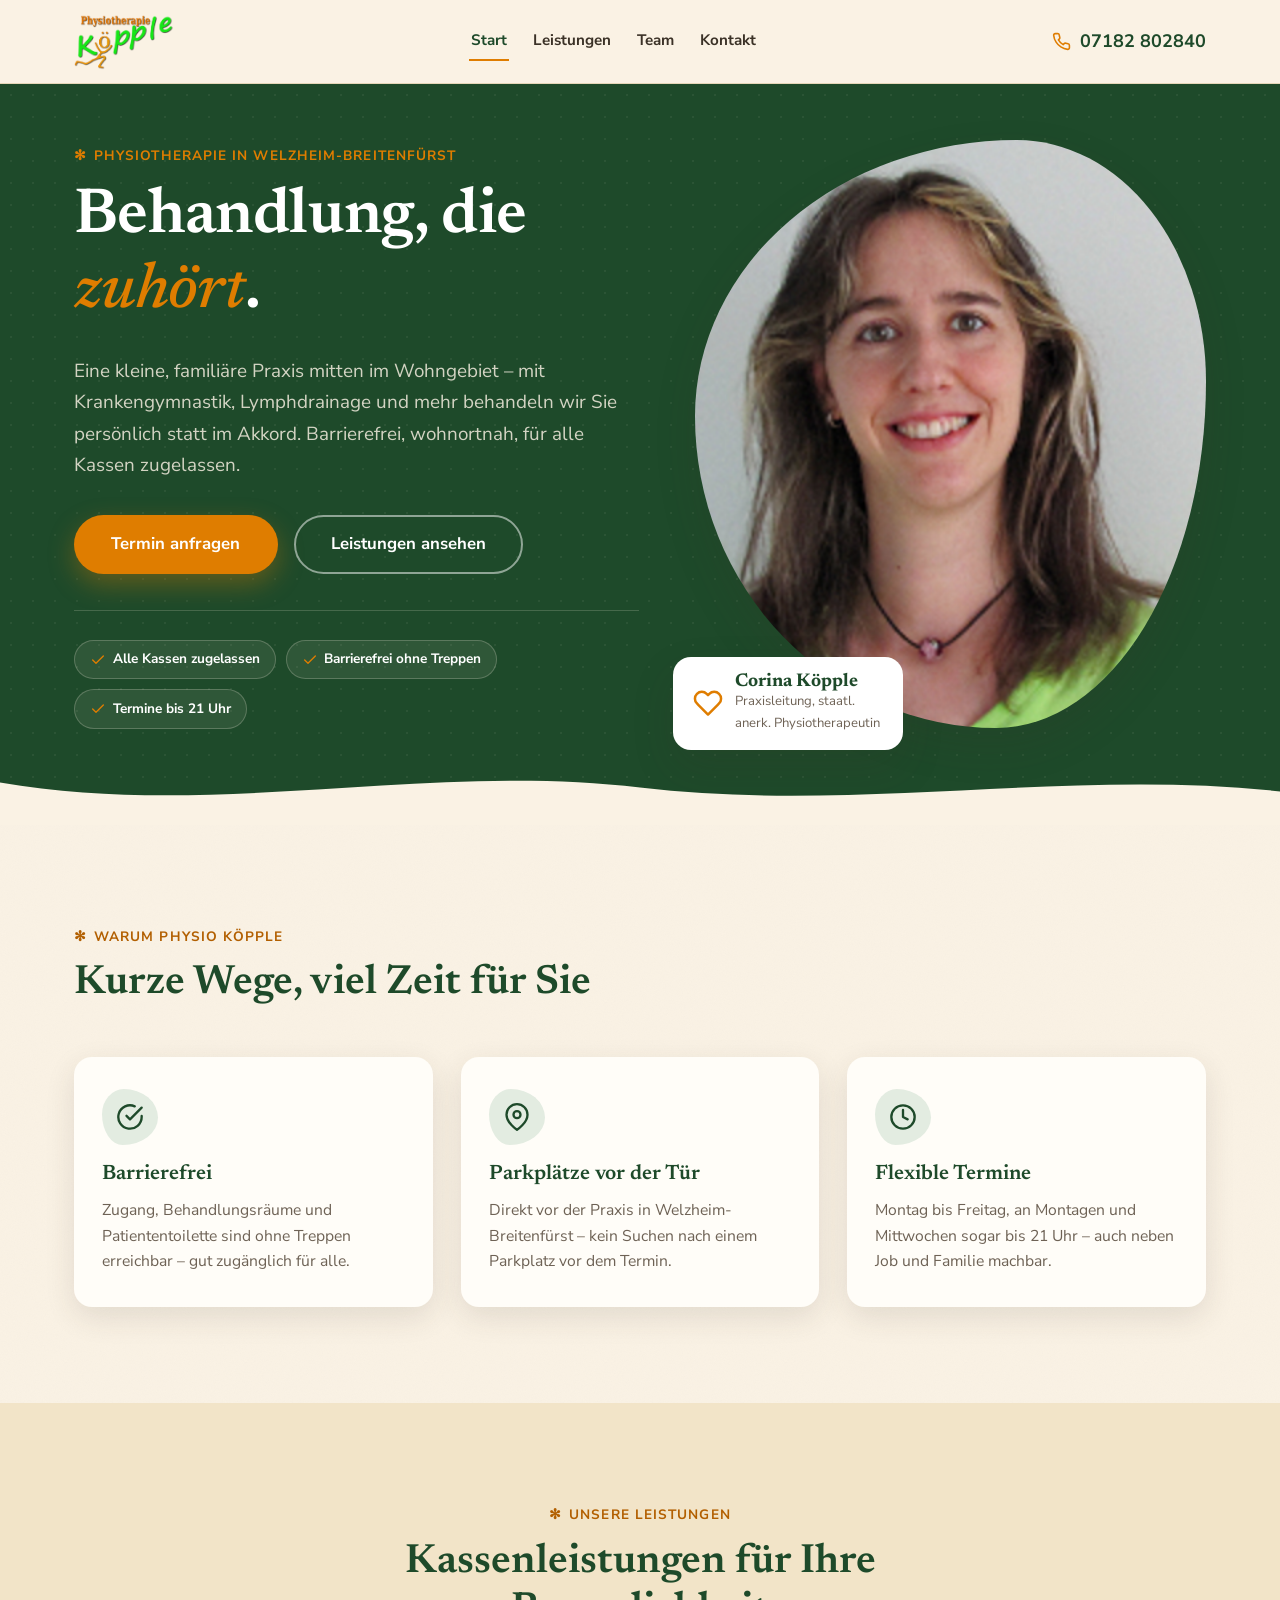
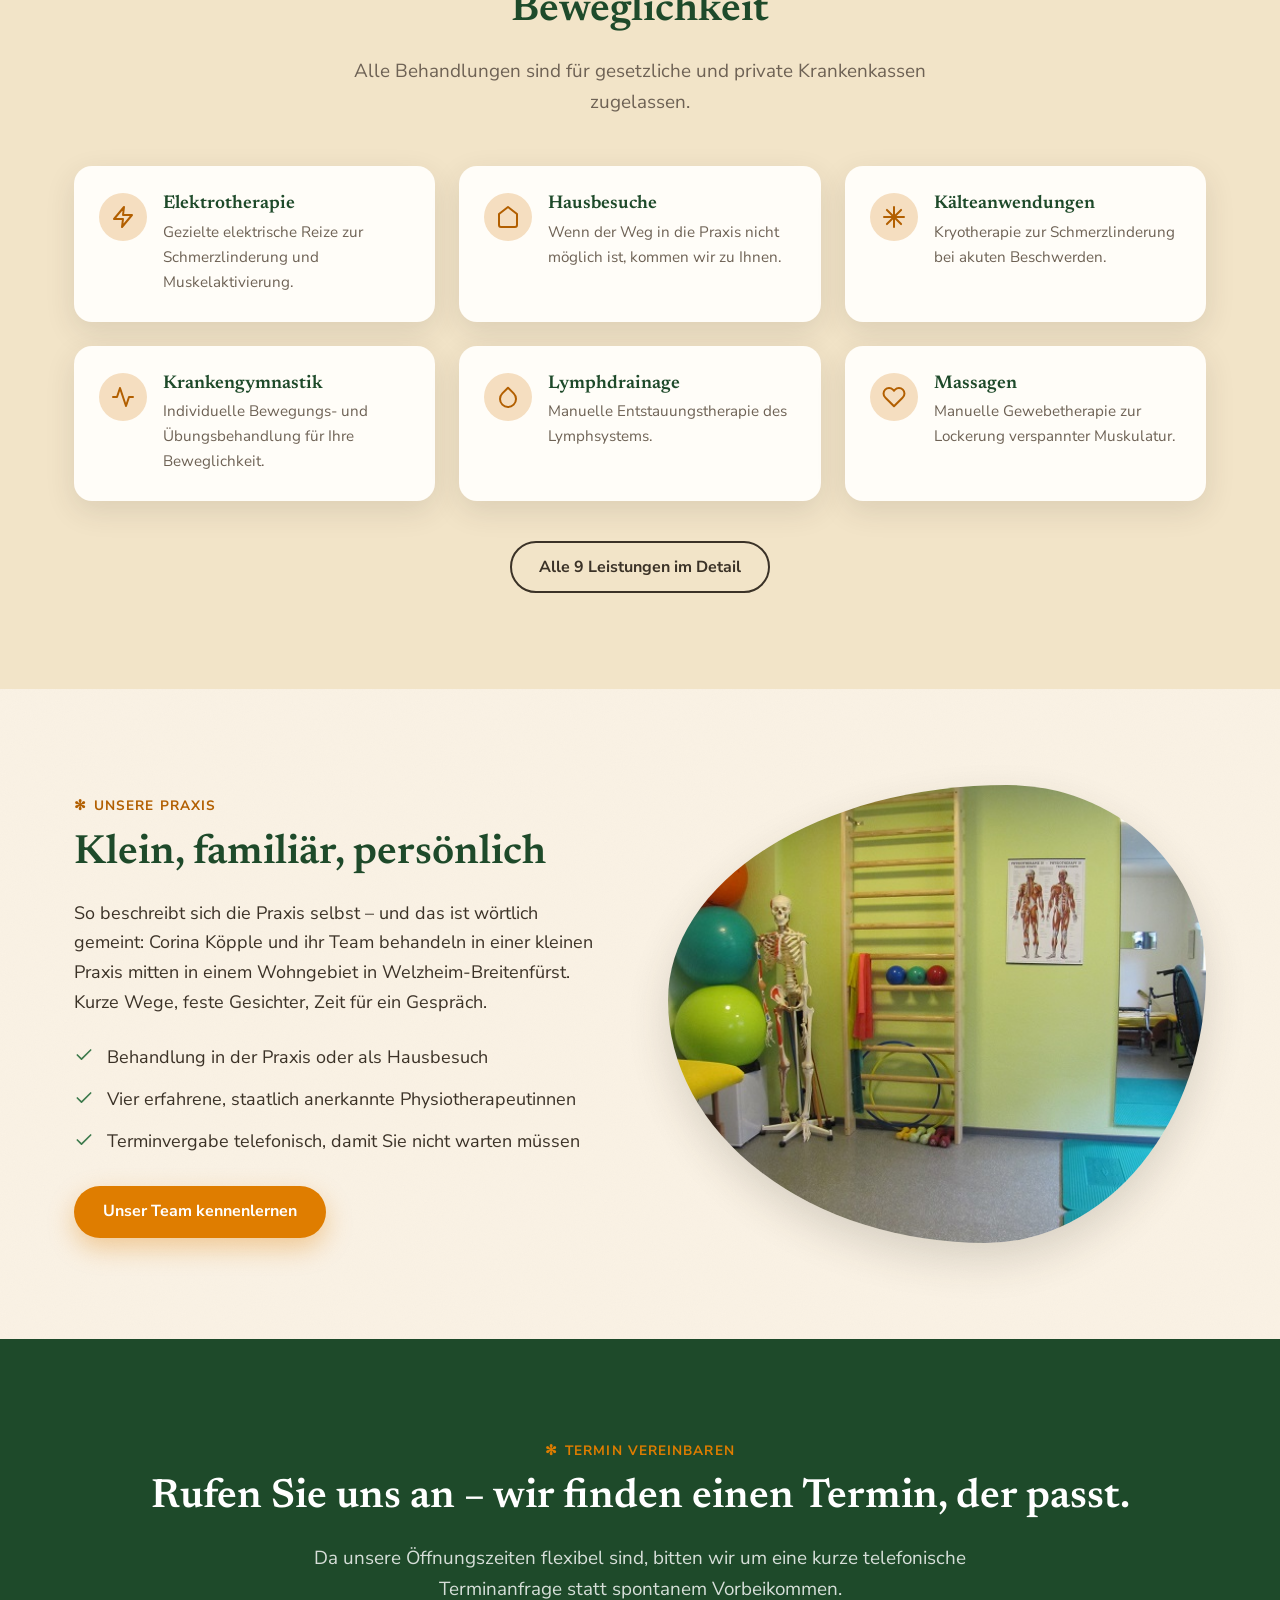
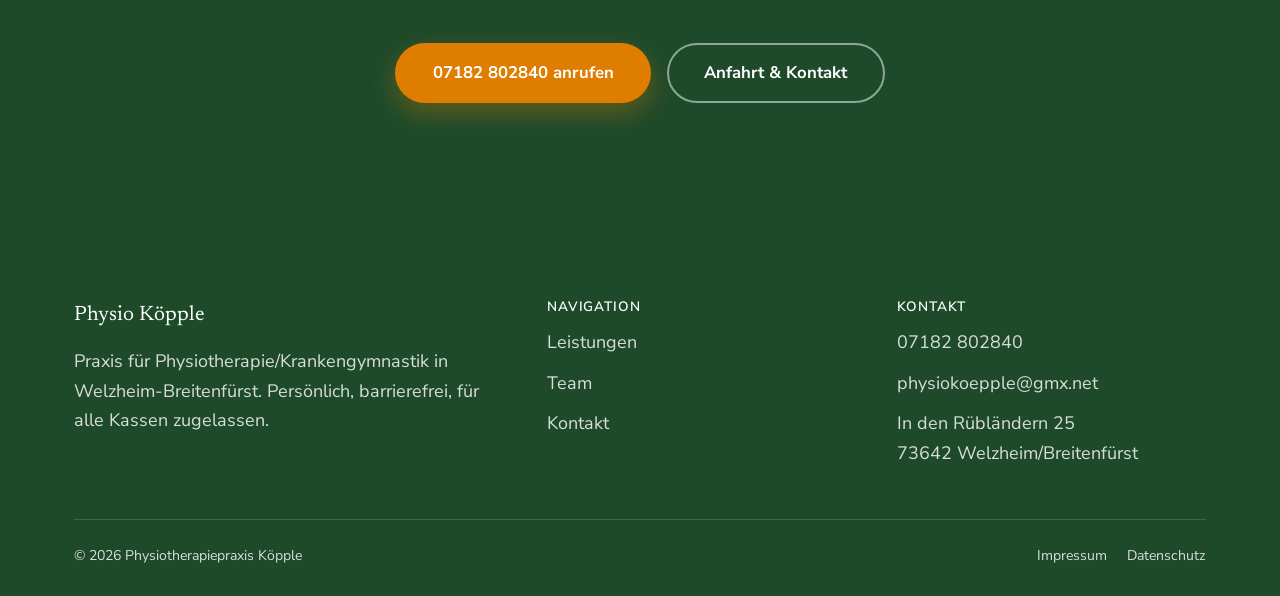
==== commit 310232e0: "Dritter Design-Durchgang: konventionelles Gerüst, sattes Tannengrün statt Farbblock-Wellen Nutzer-Fe" ====
--- a/index.html
+++ b/index.html
@@ -8,7 +8,7 @@
 <title>Physiotherapie Köpple – Praxis in Welzheim-Breitenfürst</title>
 <link rel="icon" href="assets/images/logo.png" type="image/png">
 <link rel="stylesheet" href="css/fonts.css">
-<link rel="stylesheet" href="css/style.css?v=2">
+<link rel="stylesheet" href="css/style.css?v=3">
 </head>
 <body>
 
@@ -19,52 +19,40 @@
     <a href="index.html" class="site-header__brand" aria-label="Physiotherapie Köpple – Startseite">
       <img src="assets/images/logo.png" alt="Physiotherapie Köpple" class="site-header__logo">
     </a>
+    <nav id="site-nav" aria-label="Hauptnavigation">
+      <ul class="site-nav__list">
+        <li><a href="index.html" class="site-nav__link">Start</a></li>
+        <li><a href="leistungen.html" class="site-nav__link">Leistungen</a></li>
+        <li><a href="team.html" class="site-nav__link">Team</a></li>
+        <li><a href="kontakt.html" class="site-nav__link">Kontakt</a></li>
+      </ul>
+    </nav>
     <div class="site-header__actions">
-      <a href="tel:+497182802840" class="icon-btn" aria-label="Anrufen: 07182 802840">
+      <a href="tel:+497182802840" class="site-header__phone">
         <svg viewBox="0 0 24 24" fill="none" stroke="currentColor" stroke-width="2" stroke-linecap="round" stroke-linejoin="round" aria-hidden="true"><path d="M22 16.92v3a2 2 0 0 1-2.18 2 19.79 19.79 0 0 1-8.63-3.07 19.5 19.5 0 0 1-6-6 19.79 19.79 0 0 1-3.07-8.67A2 2 0 0 1 4.11 2h3a2 2 0 0 1 2 1.72c.127.96.361 1.903.7 2.81a2 2 0 0 1-.45 2.11L8.09 9.91a16 16 0 0 0 6 6l1.27-1.27a2 2 0 0 1 2.11-.45c.907.339 1.85.573 2.81.7A2 2 0 0 1 22 16.92z"/></svg>
+        <span>07182 802840</span>
       </a>
-      <button id="nav-toggle" class="icon-btn nav-toggle" aria-label="Menü öffnen" aria-expanded="false" aria-controls="site-nav">
+      <button id="nav-toggle" class="nav-toggle" aria-label="Menü öffnen" aria-expanded="false" aria-controls="site-nav">
         <span></span><span></span><span></span>
       </button>
     </div>
   </div>
 </header>
 
-<nav id="site-nav" aria-label="Hauptnavigation">
-  <div class="site-nav__top">
-    <img src="assets/images/logo.png" alt="" class="site-header__logo" aria-hidden="true" style="filter: brightness(0) invert(1); opacity:.92;">
-    <button id="nav-close" class="icon-btn site-nav__close" aria-label="Menü schließen">
-      <svg viewBox="0 0 24 24" fill="none" stroke="currentColor" stroke-width="2" stroke-linecap="round" stroke-linejoin="round" aria-hidden="true"><line x1="18" y1="6" x2="6" y2="18"/><line x1="6" y1="6" x2="18" y2="18"/></svg>
-    </button>
-  </div>
-  <div class="site-nav__body">
-    <ul class="site-nav__list">
-      <li><a href="index.html" class="site-nav__link">Start</a></li>
-      <li><a href="leistungen.html" class="site-nav__link">Leistungen</a></li>
-      <li><a href="team.html" class="site-nav__link">Team</a></li>
-      <li><a href="kontakt.html" class="site-nav__link">Kontakt</a></li>
-    </ul>
-  </div>
-  <div class="site-nav__foot">
-    <a href="tel:+497182802840">07182 802840</a>
-    <a href="mailto:physiokoepple@gmx.net">physiokoepple@gmx.net</a>
-  </div>
-</nav>
-
 <main id="main">
 
   <!-- ── Hero ─────────────────────────────────────────────── -->
-  <section class="hero block--green">
+  <section class="hero">
     <div class="container hero__grid">
       <div class="hero__text">
-        <p class="eyebrow">Physiotherapie in Welzheim-Breitenfürst</p>
+        <p class="eyebrow" style="color: var(--color-terracotta);">Physiotherapie in Welzheim-Breitenfürst</p>
         <h1 class="hero__title">Behandlung, die
           <span class="hero__underline">zuhört<svg viewBox="0 0 200 20" preserveAspectRatio="none" aria-hidden="true"><path d="M3,12 Q50,2 100,11 T197,9"/></svg></span>.
         </h1>
         <p class="lead hero__lead">Eine kleine, familiäre Praxis mitten im Wohngebiet – mit Krankengymnastik, Lymphdrainage und mehr behandeln wir Sie persönlich statt im Akkord. Barrierefrei, wohnortnah, für alle Kassen zugelassen.</p>
         <div class="hero__ctas">
           <a href="tel:+497182802840" class="btn btn--primary btn--lg">Termin anfragen</a>
-          <a href="leistungen.html" class="btn btn--outline btn--lg">Leistungen ansehen</a>
+          <a href="leistungen.html" class="btn btn--on-sage btn--outline btn--lg">Leistungen ansehen</a>
         </div>
         <div class="hero__facts">
           <span class="hero__fact"><svg viewBox="0 0 24 24" fill="none" stroke="currentColor" stroke-width="2" stroke-linecap="round" stroke-linejoin="round"><polyline points="20 6 9 17 4 12"/></svg>Alle Kassen zugelassen</span>
@@ -82,33 +70,33 @@
         </div>
       </div>
     </div>
-    <div class="wave wave--cream" aria-hidden="true"><svg viewBox="0 0 1440 100" preserveAspectRatio="none"><path d="M0,32 C240,90 480,0 720,40 C960,80 1200,10 1440,46 L1440,100 L0,100 Z"/></svg></div>
+    <div class="hero__wave" aria-hidden="true"><svg viewBox="0 0 1440 100" preserveAspectRatio="none"><path d="M0,32 C240,90 480,0 720,40 C960,80 1200,10 1440,46 L1440,100 L0,100 Z"/></svg></div>
   </section>
 
   <!-- ── Vorteile ─────────────────────────────────────────── -->
-  <section class="block block--cream">
+  <section class="section">
     <div class="container">
-      <div class="block__head reveal">
+      <div class="section__head reveal">
         <p class="eyebrow">Warum Physio Köpple</p>
         <h2>Kurze Wege, viel Zeit für Sie</h2>
       </div>
-      <div class="stat-row reveal-group">
-        <div class="stat-row__item reveal">
-          <div class="stat-row__icon">
+      <div class="feature-grid reveal-group">
+        <div class="feature-card reveal">
+          <div class="feature-card__icon">
             <svg viewBox="0 0 24 24" fill="none" stroke="currentColor" stroke-width="2" stroke-linecap="round" stroke-linejoin="round"><path d="M22 11.08V12a10 10 0 1 1-5.93-9.14"/><polyline points="22 4 12 14.01 9 11.01"/></svg>
           </div>
           <h3>Barrierefrei</h3>
           <p>Zugang, Behandlungsräume und Patiententoilette sind ohne Treppen erreichbar – gut zugänglich für alle.</p>
         </div>
-        <div class="stat-row__item reveal">
-          <div class="stat-row__icon">
+        <div class="feature-card reveal">
+          <div class="feature-card__icon">
             <svg viewBox="0 0 24 24" fill="none" stroke="currentColor" stroke-width="2" stroke-linecap="round" stroke-linejoin="round"><path d="M21 10c0 7-9 13-9 13s-9-6-9-13a9 9 0 0 1 18 0z"/><circle cx="12" cy="10" r="3"/></svg>
           </div>
           <h3>Parkplätze vor der Tür</h3>
           <p>Direkt vor der Praxis in Welzheim-Breitenfürst – kein Suchen nach einem Parkplatz vor dem Termin.</p>
         </div>
-        <div class="stat-row__item reveal">
-          <div class="stat-row__icon">
+        <div class="feature-card reveal">
+          <div class="feature-card__icon">
             <svg viewBox="0 0 24 24" fill="none" stroke="currentColor" stroke-width="2" stroke-linecap="round" stroke-linejoin="round"><circle cx="12" cy="12" r="10"/><polyline points="12 6 12 12 16 14"/></svg>
           </div>
           <h3>Flexible Termine</h3>
@@ -116,46 +104,48 @@
         </div>
       </div>
     </div>
-    <div class="wave wave--green" aria-hidden="true"><svg viewBox="0 0 1440 100" preserveAspectRatio="none"><path d="M0,50 C240,10 480,90 720,50 C960,10 1200,80 1440,40 L1440,100 L0,100 Z"/></svg></div>
   </section>
 
   <!-- ── Leistungen-Überblick ─────────────────────────────── -->
-  <section class="block block--green" id="leistungen-uebersicht">
+  <section class="section section--alt" id="leistungen-uebersicht">
     <div class="container">
-      <div class="block__head reveal">
+      <div class="section__head section__head--center reveal">
         <p class="eyebrow">Unsere Leistungen</p>
         <h2>Kassenleistungen für Ihre Beweglichkeit</h2>
         <p class="lead">Alle Behandlungen sind für gesetzliche und private Krankenkassen zugelassen.</p>
       </div>
-      <div class="numbered-list reveal-group">
-        <div class="numbered-list__item reveal">
-          <span class="numbered-list__num">01</span>
-          <div><h3>Krankengymnastik</h3><p>Individuell abgestimmte Übungen für Beweglichkeit, Kraft und Koordination.</p></div>
-        </div>
-        <div class="numbered-list__item reveal">
-          <span class="numbered-list__num">02</span>
-          <div><h3>Lymphdrainage</h3><p>Manuelle Entstauungstherapie des Lymphsystems bei Schwellungen und Ödemen.</p></div>
-        </div>
-        <div class="numbered-list__item reveal">
-          <span class="numbered-list__num">03</span>
+      <div class="service-grid reveal-group">
+        <div class="service-card reveal">
+          <div class="service-card__icon"><svg viewBox="0 0 24 24" fill="none" stroke="currentColor" stroke-width="2" stroke-linecap="round" stroke-linejoin="round"><path d="M13 2 3 14h9l-1 8 10-12h-9l1-8z"/></svg></div>
+          <div><h3>Elektrotherapie</h3><p>Gezielte elektrische Reize zur Schmerzlinderung und Muskelaktivierung.</p></div>
+        </div>
+        <div class="service-card reveal">
+          <div class="service-card__icon"><svg viewBox="0 0 24 24" fill="none" stroke="currentColor" stroke-width="2" stroke-linecap="round" stroke-linejoin="round"><path d="M3 9l9-7 9 7v11a2 2 0 0 1-2 2H5a2 2 0 0 1-2-2z"/></svg></div>
+          <div><h3>Hausbesuche</h3><p>Wenn der Weg in die Praxis nicht möglich ist, kommen wir zu Ihnen.</p></div>
+        </div>
+        <div class="service-card reveal">
+          <div class="service-card__icon"><svg viewBox="0 0 24 24" fill="none" stroke="currentColor" stroke-width="2" stroke-linecap="round" stroke-linejoin="round"><line x1="12" y1="2" x2="12" y2="22"/><line x1="4.93" y1="4.93" x2="19.07" y2="19.07"/><line x1="2" y1="12" x2="22" y2="12"/><line x1="4.93" y1="19.07" x2="19.07" y2="4.93"/></svg></div>
+          <div><h3>Kälteanwendungen</h3><p>Kryotherapie zur Schmerzlinderung bei akuten Beschwerden.</p></div>
+        </div>
+        <div class="service-card reveal">
+          <div class="service-card__icon"><svg viewBox="0 0 24 24" fill="none" stroke="currentColor" stroke-width="2" stroke-linecap="round" stroke-linejoin="round"><path d="M22 12h-4l-3 9L9 3l-3 9H2"/></svg></div>
+          <div><h3>Krankengymnastik</h3><p>Individuelle Bewegungs- und Übungsbehandlung für Ihre Beweglichkeit.</p></div>
+        </div>
+        <div class="service-card reveal">
+          <div class="service-card__icon"><svg viewBox="0 0 24 24" fill="none" stroke="currentColor" stroke-width="2" stroke-linecap="round" stroke-linejoin="round"><path d="M12 2.69l5.66 5.66a8 8 0 1 1-11.31 0z"/></svg></div>
+          <div><h3>Lymphdrainage</h3><p>Manuelle Entstauungstherapie des Lymphsystems.</p></div>
+        </div>
+        <div class="service-card reveal">
+          <div class="service-card__icon"><svg viewBox="0 0 24 24" fill="none" stroke="currentColor" stroke-width="2" stroke-linecap="round" stroke-linejoin="round"><path d="M20.84 4.61a5.5 5.5 0 0 0-7.78 0L12 5.67l-1.06-1.06a5.5 5.5 0 0 0-7.78 7.78l1.06 1.06L12 21.23l7.78-7.78 1.06-1.06a5.5 5.5 0 0 0 0-7.78z"/></svg></div>
           <div><h3>Massagen</h3><p>Manuelle Gewebetherapie zur Lockerung verspannter Muskulatur.</p></div>
         </div>
-        <div class="numbered-list__item reveal">
-          <span class="numbered-list__num">04</span>
-          <div><h3>Hausbesuche</h3><p>Wenn der Weg in die Praxis nicht möglich ist, kommen wir zu Ihnen.</p></div>
-        </div>
-        <div class="numbered-list__item reveal">
-          <span class="numbered-list__num">05</span>
-          <div><h3>Elektrotherapie</h3><p>Gezielte elektrische Reize zur Schmerzlinderung und Muskelaktivierung.</p></div>
-        </div>
-      </div>
-      <p style="margin-top: 40px;"><a href="leistungen.html" class="btn btn--on-green">Alle 9 Leistungen im Detail</a></p>
-    </div>
-    <div class="wave wave--cream" aria-hidden="true"><svg viewBox="0 0 1440 100" preserveAspectRatio="none"><path d="M0,32 C240,90 480,0 720,40 C960,80 1200,10 1440,46 L1440,100 L0,100 Z"/></svg></div>
+      </div>
+      <p style="text-align:center; margin-top: 40px;"><a href="leistungen.html" class="btn btn--outline">Alle 9 Leistungen im Detail</a></p>
+    </div>
   </section>
 
   <!-- ── Praxis-Vorstellung ───────────────────────────────── -->
-  <section class="block block--cream">
+  <section class="section">
     <div class="container split">
       <div class="split__text reveal">
         <p class="eyebrow">Unsere Praxis</p>
@@ -174,31 +164,29 @@
         </div>
       </div>
     </div>
-    <div class="wave wave--orange" aria-hidden="true"><svg viewBox="0 0 1440 100" preserveAspectRatio="none"><path d="M0,50 C240,10 480,90 720,50 C960,10 1200,80 1440,40 L1440,100 L0,100 Z"/></svg></div>
   </section>
 
   <!-- ── CTA-Band ─────────────────────────────────────────── -->
-  <section class="block block--orange">
+  <section class="section section--sage">
     <div class="container cta-band reveal">
-      <p class="eyebrow" style="color: var(--color-ink);">Termin vereinbaren</p>
+      <p class="eyebrow" style="color: var(--color-terracotta);">Termin vereinbaren</p>
       <h2>Rufen Sie uns an – wir finden einen Termin, der passt.</h2>
-      <p class="lead" style="color: rgba(43,36,22,0.75); margin-left:auto; margin-right:auto;">Da unsere Öffnungszeiten flexibel sind, bitten wir um eine kurze telefonische Terminanfrage statt spontanem Vorbeikommen.</p>
+      <p class="lead" style="color: rgba(255,255,255,0.82); margin-left:auto; margin-right:auto;">Da unsere Öffnungszeiten flexibel sind, bitten wir um eine kurze telefonische Terminanfrage statt spontanem Vorbeikommen.</p>
       <div class="hero__ctas" style="justify-content:center;">
-        <a href="tel:+497182802840" class="btn btn--on-green btn--lg">07182 802840 anrufen</a>
-        <a href="kontakt.html" class="btn btn--outline btn--lg">Anfahrt &amp; Kontakt</a>
-      </div>
-    </div>
-    <div class="wave wave--green-deep" aria-hidden="true"><svg viewBox="0 0 1440 100" preserveAspectRatio="none"><path d="M0,32 C240,90 480,0 720,40 C960,80 1200,10 1440,46 L1440,100 L0,100 Z"/></svg></div>
+        <a href="tel:+497182802840" class="btn btn--primary btn--lg">07182 802840 anrufen</a>
+        <a href="kontakt.html" class="btn btn--on-sage btn--outline btn--lg">Anfahrt &amp; Kontakt</a>
+      </div>
+    </div>
   </section>
 
 </main>
 
-<footer class="site-footer block--green-deep">
+<footer class="site-footer">
   <div class="container">
     <div class="footer-grid">
       <div>
         <div class="footer-brand">Physio Köpple</div>
-        <p style="color: rgba(251,243,226,0.75);">Praxis für Physiotherapie/Krankengymnastik in Welzheim-Breitenfürst. Persönlich, barrierefrei, für alle Kassen zugelassen.</p>
+        <p>Praxis für Physiotherapie/Krankengymnastik in Welzheim-Breitenfürst. Persönlich, barrierefrei, für alle Kassen zugelassen.</p>
       </div>
       <div>
         <h4>Navigation</h4>
@@ -227,6 +215,6 @@
   </div>
 </footer>
 
-<script src="js/main.js?v=2"></script>
+<script src="js/main.js?v=3"></script>
 </body>
 </html>
--- a/css/style.css
+++ b/css/style.css
@@ -1,26 +1,28 @@
 /* ============================================================
    Physiotherapiepraxis Köpple – style.css
-   Zweiter Design-Durchgang: "Farbblock-Wellen" — bewusst ANDERES
-   Grundgerüst als die Schwesterprojekte (kein Sticky-Header mit
-   Linkliste, keine Karten-Grids). Vollflächige Farbblöcke in Grün/
-   Creme/Orange (Original-Logo-Farben) mit organischen Wellen-
-   Trennkanten statt Container+Card-Sektionen. Reines CSS, kein
-   Framework.
+   Dritter Design-Durchgang: konventionelleres, an Metzgerei
+   Hinderer / Ebnisee / Schmalzried Heizung orientiertes Gerüst
+   (Sticky-Header mit Linkliste, Karten-Sektionen auf Creme) —
+   aber mit echtem Praxislogo, einem satten Tannengrün + dem
+   Orange aus dem Logo als Akzent, statt der vorherigen vollflächigen
+   Farbblock-Wellen. Organische Foto-Rahmen bleiben als dezentes
+   Wiedererkennungsmerkmal. Reines CSS, kein Framework.
    ============================================================ */
 
 :root {
-  --color-cream: #fbf3e2;
-  --color-paper: #ffffff;
-  --color-green: #2e8b1d;
-  --color-green-deep: #16400d;
-  --color-green-bright: #4fb82c;
-  --color-orange: #df7d00;
-  --color-orange-deep: #b25f00;
-  --color-ink: #2b2416;
-  --color-ink-soft: #6e6152;
-  --color-cream-text: #fbf3e2;
-  --color-line: rgba(43, 36, 22, 0.14);
-  --color-line-on-dark: rgba(251, 243, 226, 0.26);
+  --color-cream: #faf2e4;
+  --color-cream-alt: #f2e4c8;
+  --color-paper: #fffdf8;
+  --color-sage: #3d7a4c;
+  --color-sage-dark: #1e4a2a;
+  --color-sage-pale: #e3ece1;
+  --color-terracotta: #df7d00;
+  --color-terracotta-dark: #b25f00;
+  --color-terracotta-pale: #f5dec0;
+  --color-ink: #3b3227;
+  --color-ink-soft: #6e6255;
+  --color-line: #e6d7b8;
+  --color-white: #ffffff;
 
   --font-display: 'Newsreader', Georgia, 'Times New Roman', serif;
   --font-body: 'Nunito Sans', -apple-system, BlinkMacSystemFont, 'Segoe UI', sans-serif;
@@ -28,9 +30,9 @@
   --container-width: 1180px;
   --radius: 18px;
   --radius-lg: 30px;
-  --shadow-soft: 0 10px 30px rgba(22, 20, 10, 0.14);
-  --shadow-card: 0 18px 42px rgba(22, 20, 10, 0.22);
-  --nav-height: 76px;
+  --shadow-soft: 0 10px 30px rgba(59, 50, 39, 0.12);
+  --shadow-card: 0 18px 42px rgba(59, 50, 39, 0.16);
+  --nav-height: 84px;
 
   --blob-1: 63% 37% 41% 59% / 47% 41% 59% 53%;
   --blob-2: 39% 61% 63% 37% / 45% 51% 49% 55%;
@@ -56,6 +58,8 @@
   color: var(--color-ink);
   background: var(--color-cream);
   -webkit-font-smoothing: antialiased;
+  /* Sehr dezentes Papier-Korn für Wärme, per SVG-Data-URI (keine Bildanfrage) */
+  background-image: url("data:image/svg+xml,%3Csvg xmlns='http://www.w3.org/2000/svg' width='180' height='180'%3E%3Cfilter id='n'%3E%3CfeTurbulence type='fractalNoise' baseFrequency='0.9' numOctaves='2' stitchTiles='stitch'/%3E%3CfeColorMatrix type='saturate' values='0'/%3E%3C/filter%3E%3Crect width='100%25' height='100%25' filter='url(%23n)' opacity='0.035'/%3E%3C/svg%3E");
 }
 img { max-width: 100%; display: block; }
 a { color: inherit; text-decoration: none; }
@@ -63,64 +67,44 @@
 h1, h2, h3, h4 {
   font-family: var(--font-display);
   font-weight: 600;
-  line-height: 1.16;
+  line-height: 1.18;
   margin: 0 0 0.5em;
-  color: var(--color-ink);
+  color: var(--color-sage-dark);
 }
 h1 { font-size: clamp(2.5rem, 5vw, 4rem); letter-spacing: -0.01em; }
 h2 { font-size: clamp(1.9rem, 3.2vw, 2.6rem); }
 h3 { font-size: 1.3rem; font-weight: 600; }
 p { margin: 0 0 1em; }
 p:last-child { margin-bottom: 0; }
-:focus-visible { outline: 3px solid var(--color-orange); outline-offset: 3px; }
+:focus-visible { outline: 3px solid var(--color-terracotta); outline-offset: 3px; }
 
 /* ── Layout Helpers ──────────────────────────────────────────── */
 .container { max-width: var(--container-width); margin: 0 auto; padding: 0 24px; }
-.block { padding: 88px 0; position: relative; }
-.block--cream { background: var(--color-cream); color: var(--color-ink); }
-.block--paper { background: var(--color-paper); color: var(--color-ink); }
-.block--green { background: var(--color-green); color: var(--color-cream-text); }
-.block--green h1, .block--green h2, .block--green h3 { color: var(--color-cream-text); }
-.block--green-deep { background: var(--color-green-deep); color: var(--color-cream-text); }
-.block--green-deep h1, .block--green-deep h2, .block--green-deep h3 { color: var(--color-cream-text); }
-.block--orange { background: var(--color-orange); color: var(--color-ink); }
-.block--tight { padding: 56px 0; }
-.block__head { max-width: 640px; margin: 0 0 44px; }
-.block__head--center { margin-left: auto; margin-right: auto; text-align: center; }
+.section { padding: 96px 0; }
+.section--alt { background: var(--color-cream-alt); }
+.section--sage { background: var(--color-sage-dark); color: rgba(255, 255, 255, 0.92); }
+.section--sage h2, .section--sage h3 { color: var(--color-white); }
+.section__head { max-width: 640px; margin: 0 0 48px; }
+.section__head--center { margin-left: auto; margin-right: auto; text-align: center; }
 .eyebrow {
   display: inline-flex;
   align-items: center;
   gap: 0.5em;
   font-family: var(--font-body);
-  font-weight: 800;
+  font-weight: 700;
   font-size: 0.85rem;
-  letter-spacing: 0.09em;
+  letter-spacing: 0.08em;
   text-transform: uppercase;
-  color: var(--color-orange);
+  color: var(--color-terracotta-dark);
   margin-bottom: 0.9em;
 }
-.block--green .eyebrow, .block--green-deep .eyebrow { color: var(--color-green-bright); }
 .eyebrow::before { content: '✻'; font-size: 1em; }
 .lead { font-size: 1.18rem; color: var(--color-ink-soft); max-width: 60ch; }
-.block--green .lead, .block--green-deep .lead { color: rgba(251, 243, 226, 0.82); }
 
 @media (max-width: 640px) {
-  .block { padding: 56px 0; }
+  .section { padding: 60px 0; }
   .container { padding: 0 20px; }
 }
-
-/* ── Wave-Trennkanten zwischen Farbblöcken ──────────────────────
-   Liegt als letztes Element in einem .block; die Füllfarbe
-   entspricht dem NÄCHSTEN Block, sodass die untere Kante des
-   aktuellen Blocks organisch in die Folgefarbe "einläuft". */
-.wave { display: block; width: 100%; line-height: 0; margin-bottom: -1px; position: absolute; left: 0; right: 0; bottom: -1px; }
-.wave svg { width: 100%; height: 64px; display: block; }
-.wave--cream path { fill: var(--color-cream); }
-.wave--paper path { fill: var(--color-paper); }
-.wave--green path { fill: var(--color-green); }
-.wave--green-deep path { fill: var(--color-green-deep); }
-.wave--orange path { fill: var(--color-orange); }
-@media (max-width: 640px) { .wave svg { height: 40px; } }
 
 /* ── Buttons ─────────────────────────────────────────────────── */
 .btn {
@@ -128,7 +112,7 @@
   align-items: center;
   gap: 0.55em;
   font-family: var(--font-body);
-  font-weight: 800;
+  font-weight: 700;
   font-size: 1rem;
   padding: 0.95em 1.7em;
   border-radius: 999px;
@@ -138,20 +122,16 @@
   line-height: 1.1;
 }
 .btn:active { transform: translateY(1px); }
-.btn--primary { background: var(--color-orange); color: var(--color-ink); box-shadow: 0 10px 26px rgba(223, 125, 0, 0.35); }
-.btn--primary:hover { background: var(--color-orange-deep); color: var(--color-cream-text); }
+.btn--primary { background: var(--color-terracotta); color: var(--color-white); box-shadow: 0 10px 26px rgba(223, 125, 0, 0.35); }
+.btn--primary:hover { background: var(--color-terracotta-dark); }
 .btn--outline { background: transparent; border-color: currentColor; color: inherit; }
-.btn--outline:hover { background: rgba(43, 36, 22, 0.06); }
-.block--green .btn--outline:hover, .block--green-deep .btn--orange, .block--orange .btn--outline:hover { background: rgba(251, 243, 226, 0.12); }
-.btn--on-green { background: var(--color-cream); color: var(--color-green-deep); }
-.btn--on-green:hover { background: var(--color-paper); }
+.btn--outline:hover { background: rgba(59, 50, 39, 0.06); }
+.btn--on-sage { border-color: rgba(255,255,255,0.5); color: var(--color-white); }
+.btn--on-sage:hover { background: rgba(255,255,255,0.12); border-color: var(--color-white); }
 .btn--lg { padding: 1.1em 2.1em; font-size: 1.05rem; }
 .btn--block { width: 100%; justify-content: center; }
 
-/* ── Header ────────────────────────────────────────────────────
-   Bewusst minimal: nur Logo + zwei Icon-Buttons (Anruf, Menü) —
-   KEINE horizontale Linkliste, auch nicht am Desktop. Die
-   eigentliche Navigation läuft über das Vollbild-Overlay unten. */
+/* ── Header / Navigation ─────────────────────────────────────── */
 .site-header {
   position: sticky;
   top: 0;
@@ -159,76 +139,109 @@
   height: var(--nav-height);
   display: flex;
   align-items: center;
-  background: rgba(251, 243, 226, 0.94);
-  backdrop-filter: blur(10px);
+  background: var(--color-cream);
   border-bottom: 1px solid var(--color-line);
-}
-.site-header__inner { display: flex; align-items: center; justify-content: space-between; gap: 20px; width: 100%; }
-.site-header__brand { display: flex; align-items: center; }
-.site-header__logo { height: 54px; width: auto; }
-.site-header__actions { display: flex; align-items: center; gap: 10px; }
-.icon-btn {
-  display: flex;
-  align-items: center;
+  transition: box-shadow 0.2s ease;
+}
+.site-header.is-scrolled { box-shadow: var(--shadow-soft); }
+.site-header__inner { display: flex; align-items: center; justify-content: space-between; gap: 24px; width: 100%; }
+.site-header__brand { display: flex; align-items: center; gap: 12px; }
+.site-header__logo { height: 56px; width: auto; }
+.site-header__actions { display: flex; align-items: center; gap: 18px; }
+.site-header__phone { display: flex; align-items: center; gap: 0.5em; font-weight: 700; color: var(--color-sage-dark); white-space: nowrap; }
+.site-header__phone svg { width: 19px; height: 19px; flex-shrink: 0; color: var(--color-terracotta); }
+
+.nav-toggle {
+  display: none;
+  flex-direction: column;
   justify-content: center;
-  width: 46px;
-  height: 46px;
-  border-radius: 50%;
-  border: 1.5px solid var(--color-line);
+  gap: 5px;
+  width: 44px;
+  height: 44px;
+  border: none;
   background: transparent;
+  cursor: pointer;
+  padding: 0;
+}
+.nav-toggle span { display: block; height: 2px; width: 26px; margin: 0 auto; background: var(--color-sage-dark); transition: transform 0.2s ease, opacity 0.2s ease; }
+.nav-toggle[aria-expanded="true"] span:nth-child(1) { transform: translateY(7px) rotate(45deg); }
+.nav-toggle[aria-expanded="true"] span:nth-child(2) { opacity: 0; }
+.nav-toggle[aria-expanded="true"] span:nth-child(3) { transform: translateY(-7px) rotate(-45deg); }
+
+/* #site-nav sitzt als Kind von .site-header__inner (Desktop: Inline-
+   Linkliste im selben Flex-Header). Header nutzt bewusst einen
+   deckenden Hintergrund statt backdrop-filter, sonst klemmt iOS Safari
+   die position:fixed-Variante der mobilen Nav am Header-Rand ab. */
+.site-nav__list { display: flex; align-items: center; gap: 22px; }
+.site-nav__link {
+  display: block;
+  white-space: nowrap;
+  font-weight: 700;
+  font-size: 0.95rem;
   color: var(--color-ink);
-  cursor: pointer;
-  transition: background-color 0.2s ease, border-color 0.2s ease;
-}
-.icon-btn:hover { background: rgba(46, 139, 29, 0.08); border-color: var(--color-green); }
-.icon-btn svg { width: 20px; height: 20px; }
-.nav-toggle { flex-direction: column; gap: 4px; }
-.nav-toggle span { display: block; height: 2px; width: 18px; background: var(--color-ink); transition: transform 0.2s ease, opacity 0.2s ease; }
-.nav-toggle[aria-expanded="true"] span:nth-child(1) { transform: translateY(6px) rotate(45deg); }
-.nav-toggle[aria-expanded="true"] span:nth-child(2) { opacity: 0; }
-.nav-toggle[aria-expanded="true"] span:nth-child(3) { transform: translateY(-6px) rotate(-45deg); }
-
-/* ── Vollbild-Navigations-Overlay ────────────────────────────── */
-#site-nav {
-  position: fixed;
+  padding: 6px 2px;
+  border-bottom: 2px solid transparent;
+  transition: border-color 0.15s ease, color 0.15s ease;
+}
+.site-nav__link:hover, .site-nav__link.is-active { border-color: var(--color-terracotta); color: var(--color-sage-dark); }
+
+@media (min-width: 1025px) { #site-nav { display: flex; } }
+
+@media (min-width: 1025px) and (max-width: 1180px) {
+  .site-nav__list { gap: 14px; }
+  .site-nav__link { font-size: 0.88rem; }
+}
+
+@media (max-width: 1024px) {
+  .nav-toggle { display: flex; }
+  #site-nav {
+    position: fixed;
+    top: var(--nav-height);
+    left: 0; right: 0; bottom: 0;
+    z-index: 999;
+    background: var(--color-cream);
+    transform: translateX(100%);
+    transition: transform 0.25s ease;
+    overflow-y: auto;
+  }
+  #site-nav.is-open { transform: translateX(0); }
+  .site-nav__list { flex-direction: column; align-items: stretch; gap: 0; padding: 16px 24px 40px; }
+  .site-nav__list li { border-bottom: 1px solid var(--color-line); }
+  .site-nav__link { padding: 18px 4px; font-size: 1.15rem; }
+  .site-header__phone span { display: none; }
+}
+
+@media (max-width: 480px) {
+  .site-header__logo { height: 46px; }
+}
+
+/* ── Hero: sattes Tannengrün mit dezentem Punktmuster ───────────
+   (angelehnt an Ebnisee/Schmalzried: EIN kräftiger Hero-Block,
+   danach eine einzige Wellen-Trennkante zu Creme — keine
+   wiederholten Farbflächen mehr). ────────────────────────────── */
+.hero {
+  position: relative;
+  overflow: hidden;
+  background: var(--color-sage-dark);
+  color: var(--color-cream);
+  padding: 56px 0 0;
+}
+.hero::before {
+  content: '';
+  position: absolute;
   inset: 0;
-  z-index: 1500;
-  background: var(--color-green-deep);
-  opacity: 0;
-  visibility: hidden;
-  transition: opacity 0.3s ease, visibility 0.3s ease;
-  display: flex;
-  flex-direction: column;
-}
-#site-nav.is-open { opacity: 1; visibility: visible; }
-.site-nav__top { display: flex; align-items: center; justify-content: space-between; padding: 0 24px; height: var(--nav-height); flex-shrink: 0; }
-.site-nav__top .site-header__logo { height: 44px; filter: brightness(0) invert(1); opacity: 0.92; }
-.site-nav__close { border-color: var(--color-line-on-dark); color: var(--color-cream-text); }
-.site-nav__close:hover { background: rgba(251, 243, 226, 0.12); border-color: var(--color-cream-text); }
-.site-nav__body { flex: 1; display: flex; flex-direction: column; justify-content: center; padding: 24px; }
-.site-nav__list { display: flex; flex-direction: column; align-items: center; gap: 6px; }
-.site-nav__link {
-  font-family: var(--font-display);
-  font-size: clamp(2rem, 7vw, 3.2rem);
-  font-weight: 600;
-  color: var(--color-cream-text);
-  padding: 10px 18px;
-  border-radius: var(--radius);
-  transition: color 0.15s ease, background-color 0.15s ease;
-}
-.site-nav__link:hover, .site-nav__link.is-active { color: var(--color-green-bright); background: rgba(251, 243, 226, 0.06); }
-.site-nav__foot { display: flex; flex-wrap: wrap; justify-content: center; gap: 14px 28px; padding: 24px 24px 40px; border-top: 1px solid var(--color-line-on-dark); color: var(--color-cream-text); font-weight: 700; }
-.site-nav__foot a:hover { color: var(--color-green-bright); }
-
-/* ── Hero ────────────────────────────────────────────────────── */
-.hero { padding: 56px 0 0; position: relative; }
-.hero__grid { display: grid; grid-template-columns: 1.05fr 0.95fr; gap: 56px; align-items: center; padding-bottom: 88px; }
-.hero__title { margin-bottom: 0.4em; }
-.hero__underline { position: relative; display: inline-block; white-space: nowrap; }
+  opacity: 0.5;
+  background-image: radial-gradient(rgba(250, 242, 228, 0.12) 1.5px, transparent 1.5px);
+  background-size: 22px 22px;
+  pointer-events: none;
+}
+.hero__grid { position: relative; z-index: 1; display: grid; grid-template-columns: 1.05fr 0.95fr; gap: 56px; align-items: center; padding-bottom: 96px; }
+.hero__title { margin-bottom: 0.4em; color: var(--color-white); }
+.hero__underline { position: relative; display: inline-block; white-space: nowrap; color: var(--color-terracotta); font-style: italic; }
 .hero__underline svg { position: absolute; left: 0; bottom: -0.1em; width: 100%; height: 0.3em; overflow: visible; }
 .hero__underline path {
   fill: none;
-  stroke: var(--color-orange);
+  stroke: var(--color-terracotta);
   stroke-width: 6;
   stroke-linecap: round;
   stroke-dasharray: 340;
@@ -236,13 +249,24 @@
 }
 .js .reveal--visible .hero__underline path { animation: draw-underline 0.9s 0.35s ease forwards; }
 @keyframes draw-underline { to { stroke-dashoffset: 0; } }
-.hero__lead { margin: 1.1em 0 1.8em; }
+.hero__lead { margin: 1.1em 0 1.8em; color: rgba(250, 242, 228, 0.82); }
 .hero__ctas { display: flex; flex-wrap: wrap; gap: 16px; margin-bottom: 2em; }
-.hero__facts { display: flex; flex-wrap: wrap; gap: 12px 28px; padding-top: 1.6em; border-top: 1px solid var(--color-line-on-dark); }
-.hero__fact { display: flex; align-items: center; gap: 0.6em; font-weight: 700; color: var(--color-cream-text); font-size: 0.95rem; }
-.hero__fact svg { width: 20px; height: 20px; color: var(--color-green-bright); flex-shrink: 0; }
-
-.hero__photo-wrap { position: relative; }
+.hero__facts { display: flex; flex-wrap: wrap; gap: 10px; padding-top: 1.6em; border-top: 1px solid rgba(250, 242, 228, 0.18); }
+.hero__fact {
+  display: inline-flex;
+  align-items: center;
+  gap: 0.5em;
+  font-weight: 700;
+  color: var(--color-white);
+  font-size: 0.85rem;
+  background: rgba(250, 242, 228, 0.08);
+  border: 1px solid rgba(250, 242, 228, 0.22);
+  padding: 0.55em 1.1em;
+  border-radius: 999px;
+}
+.hero__fact svg { width: 16px; height: 16px; color: var(--color-terracotta); flex-shrink: 0; }
+
+.hero__photo-wrap { position: relative; z-index: 1; }
 .hero__photo {
   border-radius: var(--blob-1);
   overflow: hidden;
@@ -254,7 +278,7 @@
   position: absolute;
   bottom: -22px;
   left: -22px;
-  background: var(--color-cream);
+  background: var(--color-white);
   border-radius: var(--radius);
   box-shadow: var(--shadow-card);
   padding: 16px 20px;
@@ -263,77 +287,100 @@
   gap: 12px;
   max-width: 230px;
 }
-.hero__badge svg { width: 30px; height: 30px; color: var(--color-orange); flex-shrink: 0; }
-.hero__badge strong { display: block; font-family: var(--font-display); font-size: 1.15rem; color: var(--color-ink); line-height: 1; }
+.hero__badge svg { width: 30px; height: 30px; color: var(--color-terracotta); flex-shrink: 0; }
+.hero__badge strong { display: block; font-family: var(--font-display); font-size: 1.15rem; color: var(--color-sage-dark); line-height: 1; }
 .hero__badge span { font-size: 0.82rem; color: var(--color-ink-soft); }
 
+.hero__wave { position: absolute; left: 0; right: 0; bottom: -1px; line-height: 0; z-index: 1; }
+.hero__wave svg { width: 100%; height: 64px; display: block; }
+.hero__wave path { fill: var(--color-cream); }
+
 @media (max-width: 900px) {
-  .hero__grid { grid-template-columns: 1fr; gap: 44px; padding-bottom: 64px; }
+  .hero__grid { grid-template-columns: 1fr; gap: 44px; padding-bottom: 72px; }
   .hero__photo-wrap { order: -1; max-width: 380px; margin: 0 auto; }
   .hero__badge { left: 50%; transform: translateX(-50%); bottom: -18px; }
 }
-
-/* ── Organic photo frames ────────────────────────────────────── */
+@media (max-width: 640px) { .hero__wave svg { height: 40px; } }
+
+/* ── Organic photo frames (allgemein wiederverwendbar) ──────────── */
 .blob-frame { border-radius: var(--blob-1); overflow: hidden; box-shadow: var(--shadow-card); }
 .blob-frame--alt { border-radius: var(--blob-2); }
 .blob-frame img { width: 100%; height: 100%; object-fit: cover; display: block; }
 
-/* ── Stat-Reihe (Vorteile) — bewusst OHNE Karten/Schatten,
-   getrennt durch dünne Linien statt Box-Grid ───────────────────── */
-.stat-row { display: grid; grid-template-columns: repeat(3, 1fr); }
-.stat-row__item { padding: 8px 32px; text-align: left; border-left: 2px solid var(--color-line); }
-.stat-row__item:first-child { border-left: 0; padding-left: 0; }
-.stat-row__icon {
-  width: 48px; height: 48px;
+/* ── Vorteile / Feature-Karten ───────────────────────────────── */
+.feature-grid { display: grid; grid-template-columns: repeat(3, 1fr); gap: 28px; }
+.feature-card {
+  background: var(--color-paper);
+  border-radius: var(--radius);
+  padding: 32px 28px;
+  box-shadow: var(--shadow-soft);
+  transition: transform 0.25s ease, box-shadow 0.25s ease;
+}
+.feature-card:hover { transform: translateY(-6px); box-shadow: var(--shadow-card); }
+.feature-card__icon {
+  width: 56px; height: 56px;
+  display: flex; align-items: center; justify-content: center;
+  border-radius: var(--blob-2);
+  background: var(--color-sage-pale);
+  color: var(--color-sage-dark);
+  margin-bottom: 18px;
+}
+.feature-card__icon svg { width: 28px; height: 28px; }
+.feature-card p { color: var(--color-ink-soft); font-size: 0.98rem; }
+
+@media (max-width: 860px) { .feature-grid { grid-template-columns: 1fr 1fr; } }
+@media (max-width: 560px) { .feature-grid { grid-template-columns: 1fr; } }
+
+/* ── Leistungen (Karten + Detailseite) ───────────────────────── */
+.service-grid { display: grid; grid-template-columns: repeat(3, 1fr); gap: 24px; }
+.service-card {
+  display: flex;
+  gap: 16px;
+  align-items: flex-start;
+  background: var(--color-paper);
+  border-radius: var(--radius);
+  padding: 26px 24px;
+  box-shadow: var(--shadow-soft);
+  transition: transform 0.22s ease, box-shadow 0.22s ease, border-color 0.22s ease;
+  border: 1px solid transparent;
+}
+.service-card:hover { transform: translateY(-5px); box-shadow: var(--shadow-card); border-color: var(--color-terracotta-pale); }
+.service-card__icon {
+  width: 48px; height: 48px; flex-shrink: 0;
   display: flex; align-items: center; justify-content: center;
   border-radius: 50%;
-  background: var(--color-green);
-  color: var(--color-cream-text);
-  margin-bottom: 18px;
-}
-.stat-row__icon svg { width: 24px; height: 24px; }
-.stat-row__item p { color: var(--color-ink-soft); font-size: 0.98rem; }
-
-@media (max-width: 760px) {
-  .stat-row { grid-template-columns: 1fr; gap: 32px; }
-  .stat-row__item { border-left: 0; padding-left: 0; padding-top: 0; border-top: 2px solid var(--color-line); }
-  .stat-row__item:first-child { border-top: 0; padding-top: 0; }
-}
-
-/* ── Leistungen: nummerierte Liste statt Icon-Karten-Grid ───────── */
-.numbered-list { border-top: 1px solid var(--color-line-on-dark); }
-.numbered-list__item { display: grid; grid-template-columns: 90px 1fr; gap: 24px; padding: 30px 0; border-bottom: 1px solid var(--color-line-on-dark); align-items: baseline; }
-.numbered-list__num { font-family: var(--font-display); font-size: 2.1rem; font-weight: 600; color: var(--color-green-bright); line-height: 1; }
-.numbered-list__item h3 { margin-bottom: 0.3em; }
-.numbered-list__item p { color: rgba(251, 243, 226, 0.82); font-size: 1rem; max-width: 62ch; }
-.numbered-list--on-cream { border-top-color: var(--color-line); }
-.numbered-list--on-cream .numbered-list__item { border-bottom-color: var(--color-line); }
-.numbered-list--on-cream .numbered-list__num { color: var(--color-orange); }
-.numbered-list--on-cream .numbered-list__item p { color: var(--color-ink-soft); }
-@media (max-width: 560px) {
-  .numbered-list__item { grid-template-columns: 1fr; gap: 6px; }
-}
-
-/* ── Team-Mosaik: Bildunterschrift direkt auf dem Foto statt
-   separater weißer Karte darunter ─────────────────────────────── */
-.mosaic { display: grid; grid-template-columns: repeat(4, 1fr); gap: 26px; }
-.mosaic__item { position: relative; aspect-ratio: 0.8 / 1; border-radius: 28px; overflow: hidden; box-shadow: var(--shadow-card); background: var(--color-green-deep); }
-.mosaic__item img { width: 100%; height: 100%; object-fit: cover; }
-.mosaic__item--pending img { opacity: 0.9; }
-.mosaic__caption {
-  position: absolute; left: 0; right: 0; bottom: 0;
-  padding: 60px 18px 20px;
-  background: linear-gradient(to top, rgba(22, 64, 13, 0.9), rgba(22, 64, 13, 0));
-  color: var(--color-cream-text);
-  text-align: center;
-}
-.mosaic__caption h3 { color: var(--color-cream-text); margin-bottom: 0.1em; font-size: 1.1rem; }
-.mosaic__role { font-size: 0.78rem; font-weight: 800; text-transform: uppercase; letter-spacing: 0.05em; color: var(--color-green-bright); }
-
-@media (max-width: 900px) { .mosaic { grid-template-columns: 1fr 1fr; } }
-@media (max-width: 520px) { .mosaic { grid-template-columns: 1fr; max-width: 340px; margin: 0 auto; } }
-
-/* ── Zwei-Spalten Text+Bild ──────────────────────────────────── */
+  background: var(--color-terracotta-pale);
+  color: var(--color-terracotta-dark);
+}
+.service-card__icon svg { width: 24px; height: 24px; }
+.service-card h3 { margin-bottom: 0.25em; font-size: 1.15rem; }
+.service-card p { color: var(--color-ink-soft); font-size: 0.95rem; }
+
+@media (max-width: 860px) { .service-grid { grid-template-columns: 1fr 1fr; } }
+@media (max-width: 560px) { .service-grid { grid-template-columns: 1fr; } }
+
+/* ── Team ────────────────────────────────────────────────────── */
+.team-grid { display: grid; grid-template-columns: repeat(4, 1fr); gap: 32px 28px; }
+.team-card { text-align: center; }
+.team-card__photo {
+  aspect-ratio: 1 / 1.1;
+  border-radius: var(--blob-1);
+  overflow: hidden;
+  box-shadow: var(--shadow-card);
+  margin-bottom: 20px;
+  background: var(--color-sage-pale);
+}
+.team-card:nth-child(even) .team-card__photo { border-radius: var(--blob-2); }
+.team-card__photo img { width: 100%; height: 100%; object-fit: cover; }
+.team-card__photo--pending { display: flex; align-items: center; justify-content: center; }
+.team-card h3 { margin-bottom: 0.15em; font-size: 1.15rem; }
+.team-card__role { color: var(--color-terracotta-dark); font-weight: 700; font-size: 0.85rem; text-transform: uppercase; letter-spacing: 0.04em; margin-bottom: 0.6em; }
+.team-card__quals { color: var(--color-ink-soft); font-size: 0.92rem; }
+
+@media (max-width: 900px) { .team-grid { grid-template-columns: 1fr 1fr; } }
+@media (max-width: 520px) { .team-grid { grid-template-columns: 1fr; max-width: 320px; margin: 0 auto; } }
+
+/* ── Zwei-Spalten Text+Bild (Praxis-Vorstellung, Kontakt, etc.) ── */
 .split { display: grid; grid-template-columns: 1fr 1fr; gap: 56px; align-items: center; }
 .split--reverse .split__media { order: 2; }
 @media (max-width: 900px) {
@@ -344,9 +391,9 @@
 
 .checklist { margin-top: 1.4em; }
 .checklist li { display: flex; align-items: flex-start; gap: 0.7em; margin-bottom: 0.7em; }
-.checklist li svg { width: 20px; height: 20px; color: var(--color-green); flex-shrink: 0; margin-top: 0.15em; }
-
-/* ── Bildergalerie ───────────────────────────────────────────── */
+.checklist li svg { width: 20px; height: 20px; color: var(--color-sage); flex-shrink: 0; margin-top: 0.15em; }
+
+/* ── Bildergalerie (Praxisimpressionen) ─────────────────────── */
 .gallery-grid { display: grid; grid-template-columns: repeat(3, 1fr); gap: 22px; }
 .gallery-grid__item { border-radius: var(--radius); overflow: hidden; box-shadow: var(--shadow-soft); aspect-ratio: 4/3; }
 .gallery-grid__item img { width: 100%; height: 100%; object-fit: cover; transition: transform 0.4s ease; }
@@ -354,34 +401,40 @@
 @media (max-width: 760px) { .gallery-grid { grid-template-columns: 1fr 1fr; } }
 @media (max-width: 480px) { .gallery-grid { grid-template-columns: 1fr; } }
 
-/* ── Info-Liste (Kontaktseite) — ohne Karten-Boxen ──────────────── */
-.info-list__item { display: flex; gap: 18px; padding: 26px 0; border-top: 1px solid var(--color-line); }
-.info-list__item:first-child { border-top: 0; padding-top: 0; }
-.info-list__icon {
-  width: 46px; height: 46px; flex-shrink: 0;
+/* ── Info-/Termin-Karten (Kontaktseite) ─────────────────────── */
+.info-card {
+  background: var(--color-paper);
+  border-radius: var(--radius);
+  padding: 30px 28px;
+  box-shadow: var(--shadow-soft);
+}
+.info-card + .info-card { margin-top: 24px; }
+.info-card__icon {
+  width: 46px; height: 46px;
   display: flex; align-items: center; justify-content: center;
   border-radius: 50%;
-  background: var(--color-green);
-  color: var(--color-cream-text);
-}
-.info-list__icon svg { width: 22px; height: 22px; }
-.info-list dl { display: grid; grid-template-columns: auto 1fr; gap: 6px 14px; margin: 0; }
-.info-list dt { color: var(--color-ink-soft); font-size: 0.92rem; }
-.info-list dd { margin: 0; font-weight: 700; }
+  background: var(--color-sage-pale);
+  color: var(--color-sage-dark);
+  margin-bottom: 14px;
+}
+.info-card__icon svg { width: 22px; height: 22px; }
+.info-card dl { display: grid; grid-template-columns: auto 1fr; gap: 6px 14px; margin: 0; }
+.info-card dt { color: var(--color-ink-soft); font-size: 0.92rem; }
+.info-card dd { margin: 0; font-weight: 700; }
 .map-embed { width: 100%; aspect-ratio: 4/3; border: 0; border-radius: var(--radius-lg); box-shadow: var(--shadow-card); }
 
-/* ── CTA-Block ───────────────────────────────────────────────── */
+/* ── CTA-Band ────────────────────────────────────────────────── */
 .cta-band { text-align: center; }
 .cta-band .lead { margin: 0 auto 2em; }
 
 /* ── Footer ──────────────────────────────────────────────────── */
-.site-footer { padding: 72px 0 28px; }
-.footer-grid { display: grid; grid-template-columns: 1.4fr 1fr 1fr; gap: 40px; padding-bottom: 40px; border-bottom: 1px solid var(--color-line-on-dark); }
-.footer-brand { font-family: var(--font-display); font-size: 1.3rem; color: var(--color-cream-text); margin-bottom: 14px; }
-.footer-grid h4 { color: var(--color-cream-text); font-family: var(--font-body); font-size: 0.85rem; text-transform: uppercase; letter-spacing: 0.06em; margin-bottom: 1em; }
-.footer-grid li { margin-bottom: 0.6em; color: rgba(251, 243, 226, 0.82); }
-.site-footer a:hover { color: var(--color-green-bright); }
-.footer-bottom { display: flex; flex-wrap: wrap; justify-content: space-between; gap: 12px; padding-top: 24px; font-size: 0.88rem; color: rgba(251, 243, 226, 0.7); }
+.site-footer { background: var(--color-sage-dark); color: rgba(255, 255, 255, 0.82); padding: 64px 0 28px; }
+.footer-grid { display: grid; grid-template-columns: 1.4fr 1fr 1fr; gap: 40px; padding-bottom: 40px; border-bottom: 1px solid rgba(255,255,255,0.14); }
+.footer-brand { font-family: var(--font-display); font-size: 1.3rem; color: var(--color-white); margin-bottom: 14px; }
+.footer-grid h4 { color: var(--color-white); font-family: var(--font-body); font-size: 0.85rem; text-transform: uppercase; letter-spacing: 0.06em; margin-bottom: 1em; }
+.footer-grid li { margin-bottom: 0.6em; }
+.site-footer a:hover { color: var(--color-white); }
+.footer-bottom { display: flex; flex-wrap: wrap; justify-content: space-between; gap: 12px; padding-top: 24px; font-size: 0.88rem; }
 .footer-bottom ul { display: flex; gap: 20px; }
 @media (max-width: 760px) { .footer-grid { grid-template-columns: 1fr; gap: 32px; } }
 
@@ -390,11 +443,11 @@
 .legal-content h2 { margin-top: 1.6em; font-size: 1.35rem; }
 .legal-content address { font-style: normal; }
 .breadcrumb { font-size: 0.9rem; color: var(--color-ink-soft); margin-bottom: 1.2em; }
-.breadcrumb a { color: var(--color-green); font-weight: 700; }
+.breadcrumb a { color: var(--color-sage-dark); font-weight: 700; }
 .breadcrumb span { margin: 0 0.5em; }
 .placeholder-note {
-  background: rgba(223, 125, 0, 0.12);
-  border-left: 4px solid var(--color-orange);
+  background: var(--color-terracotta-pale);
+  border-left: 4px solid var(--color-terracotta);
   border-radius: 0 var(--radius) var(--radius) 0;
   padding: 16px 20px;
   font-size: 0.94rem;
@@ -408,8 +461,8 @@
   left: -9999px;
   top: 0;
   z-index: 2000;
-  background: var(--color-green-deep);
-  color: var(--color-cream-text);
+  background: var(--color-sage-dark);
+  color: var(--color-white);
   padding: 14px 22px;
   border-radius: 0 0 10px 0;
   font-weight: 700;
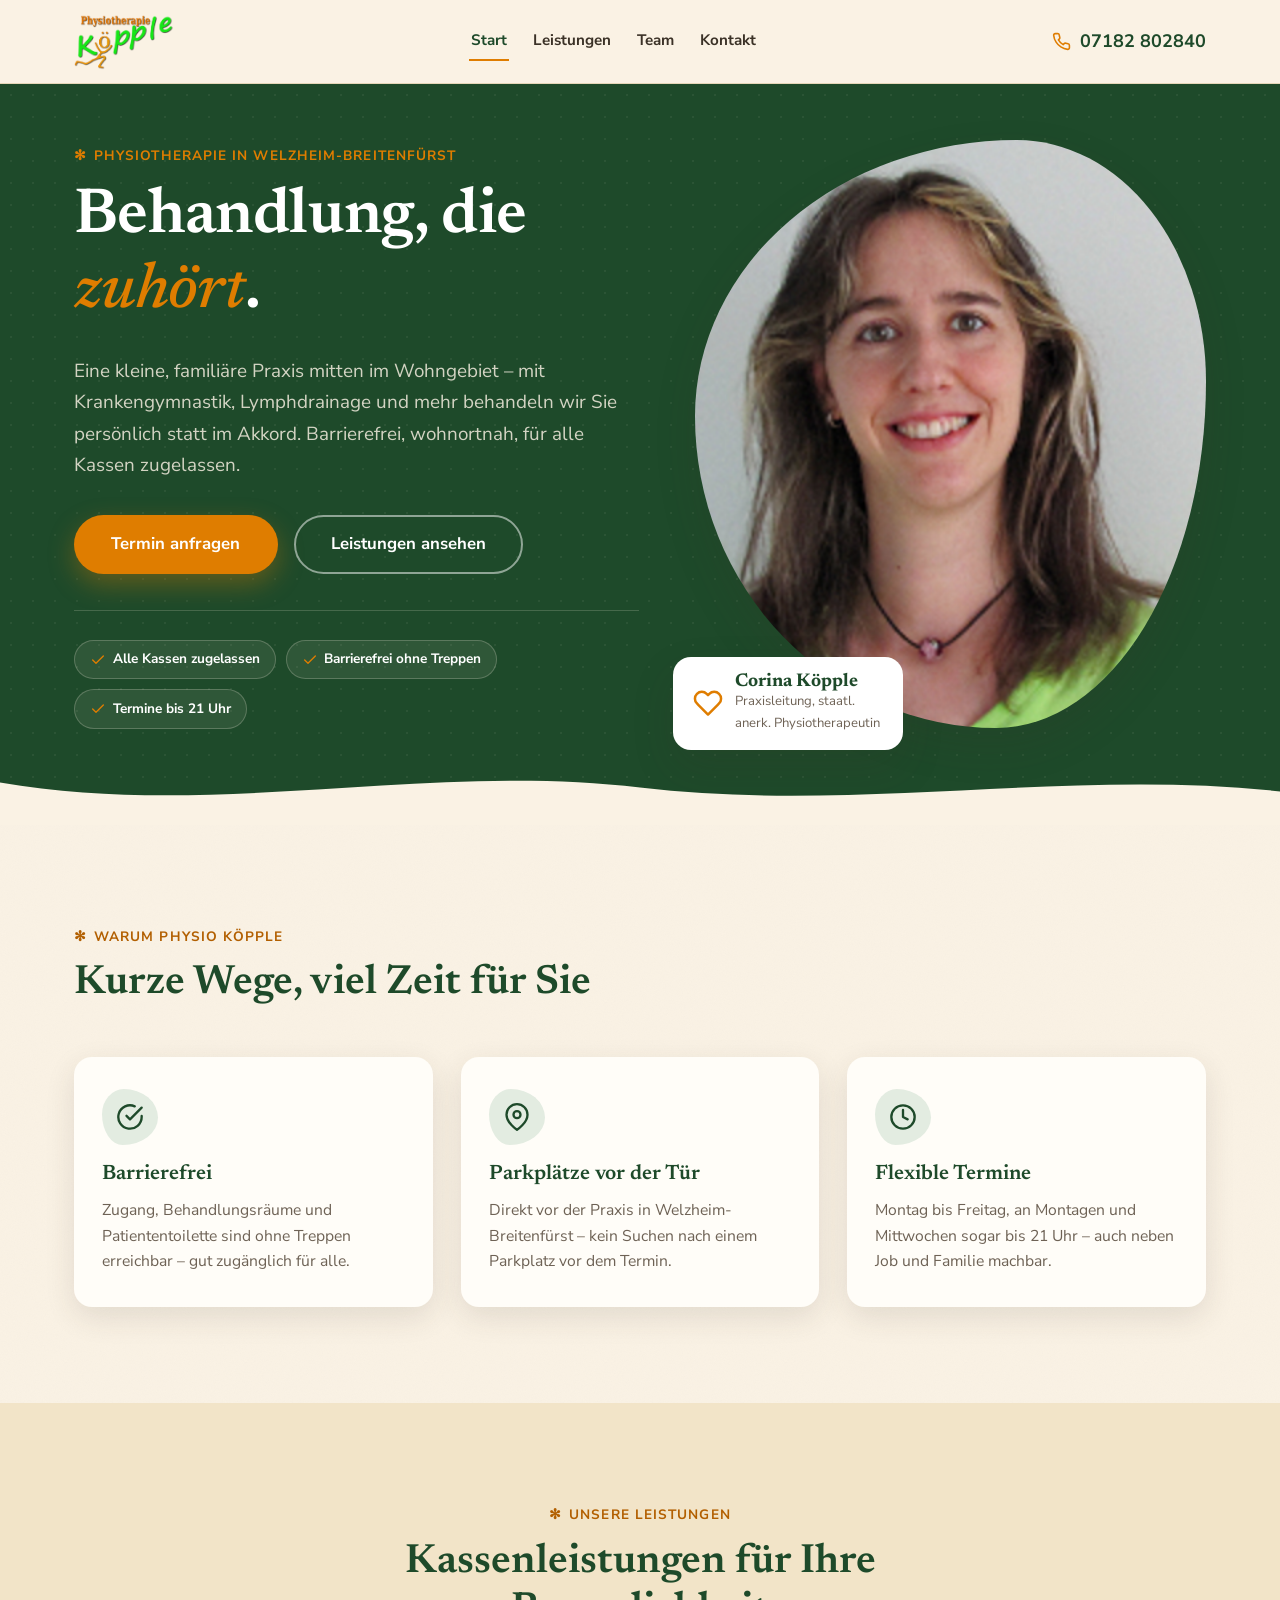
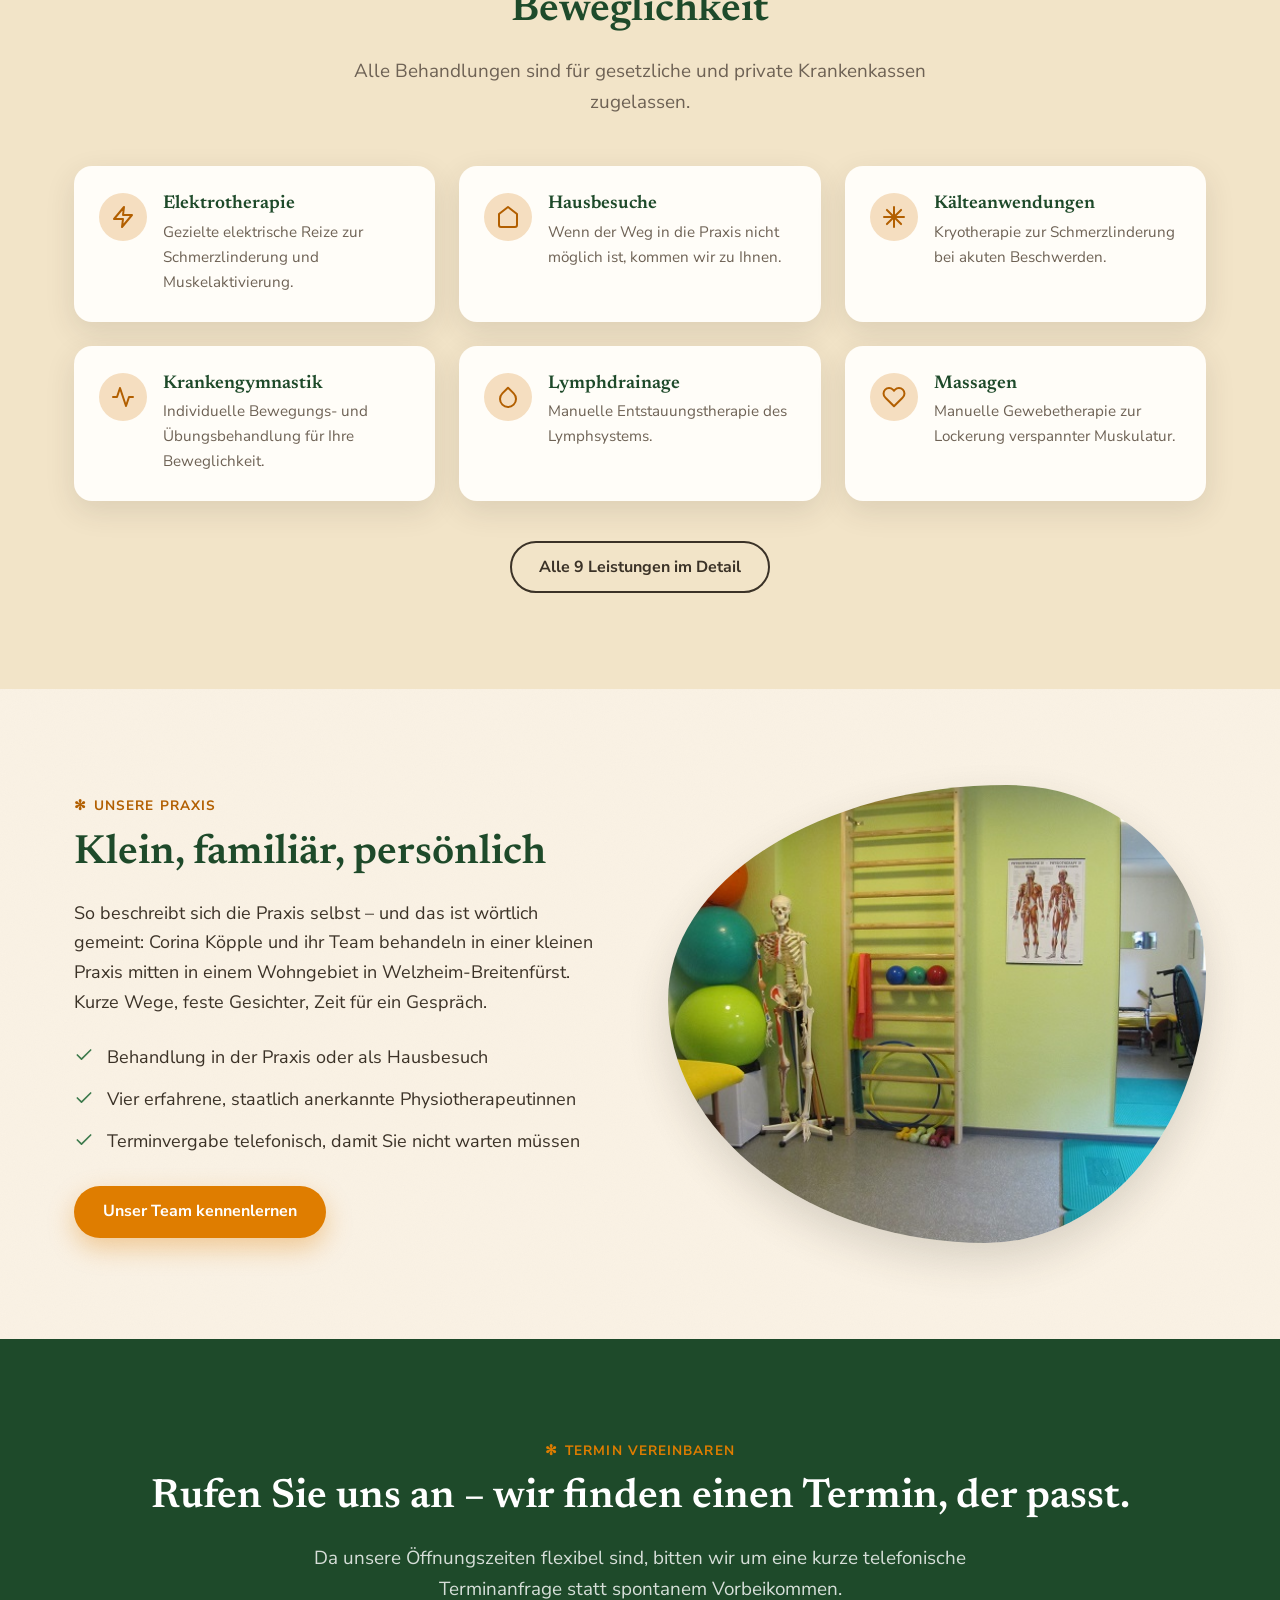
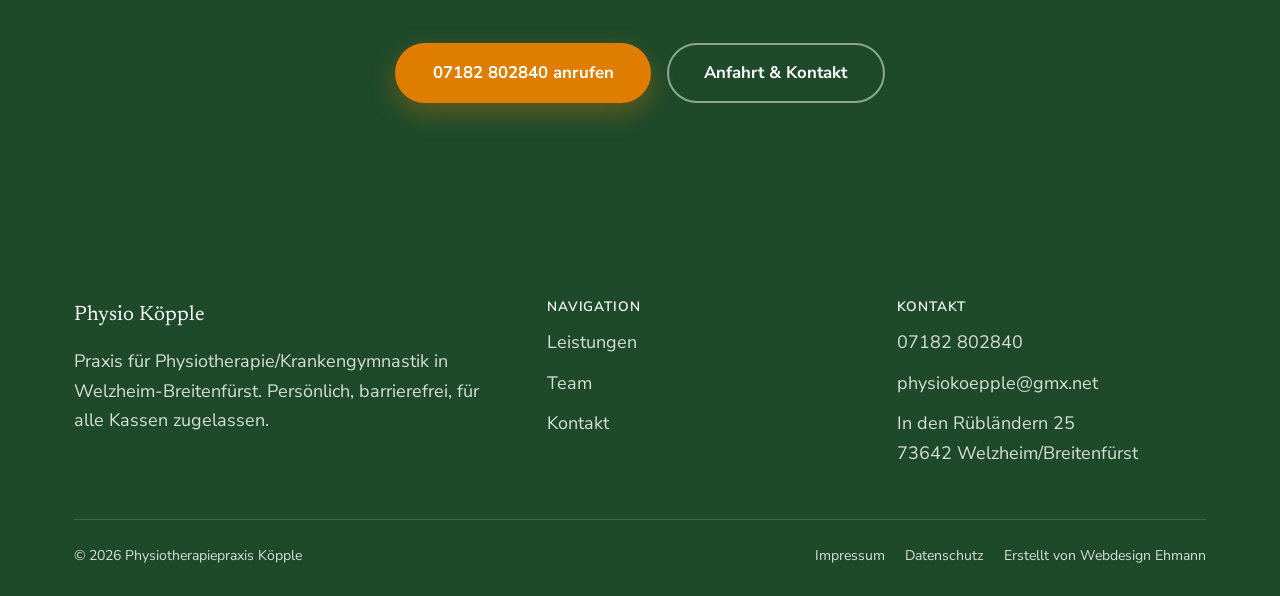
==== commit dea45db7: "Add footer credit link to Webdesign Ehmann Co-Authored-By: Claude Sonnet 5 <noreply@anthropic.com>" ====
--- a/index.html
+++ b/index.html
@@ -210,6 +210,7 @@
       <ul>
         <li><a href="impressum.html">Impressum</a></li>
         <li><a href="datenschutz.html">Datenschutz</a></li>
+        <li><a href="https://www.webdesign-ehmann.de" target="_blank" rel="noopener">Erstellt von Webdesign Ehmann</a></li>
       </ul>
     </div>
   </div>
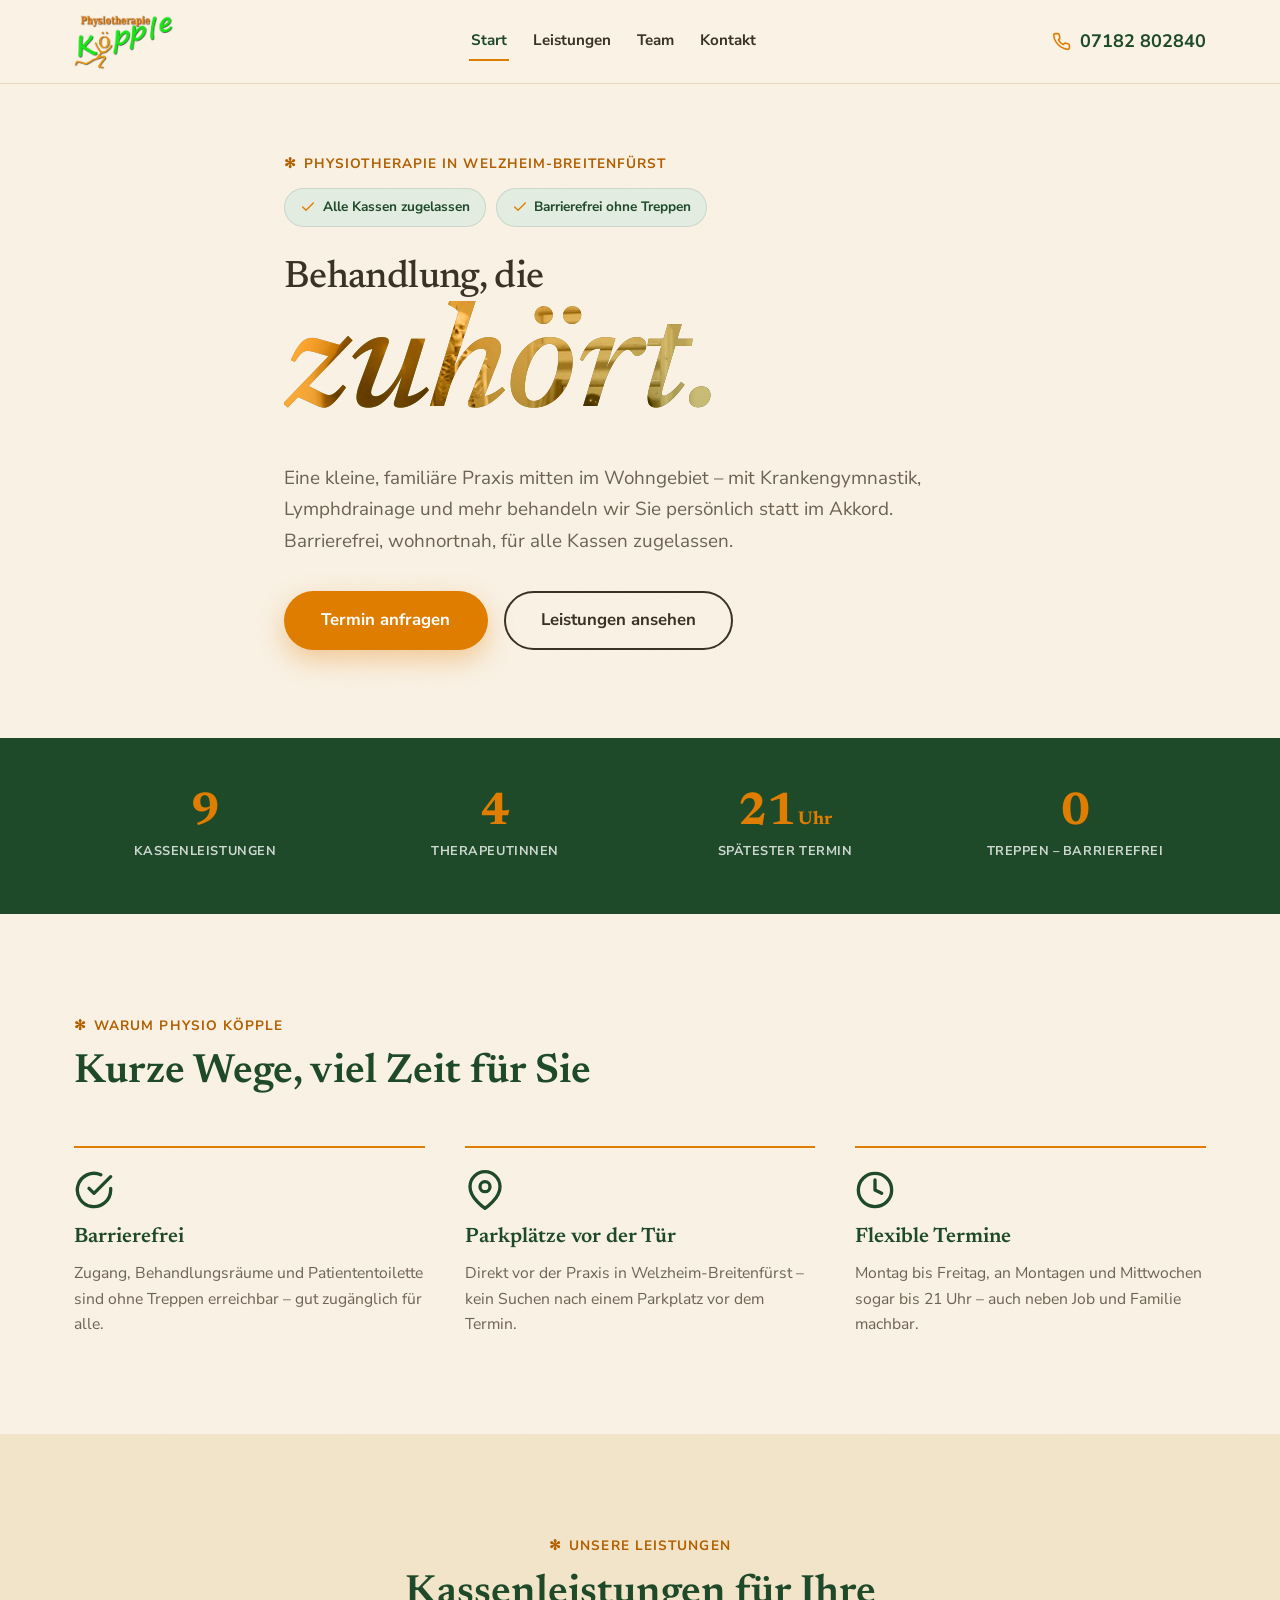
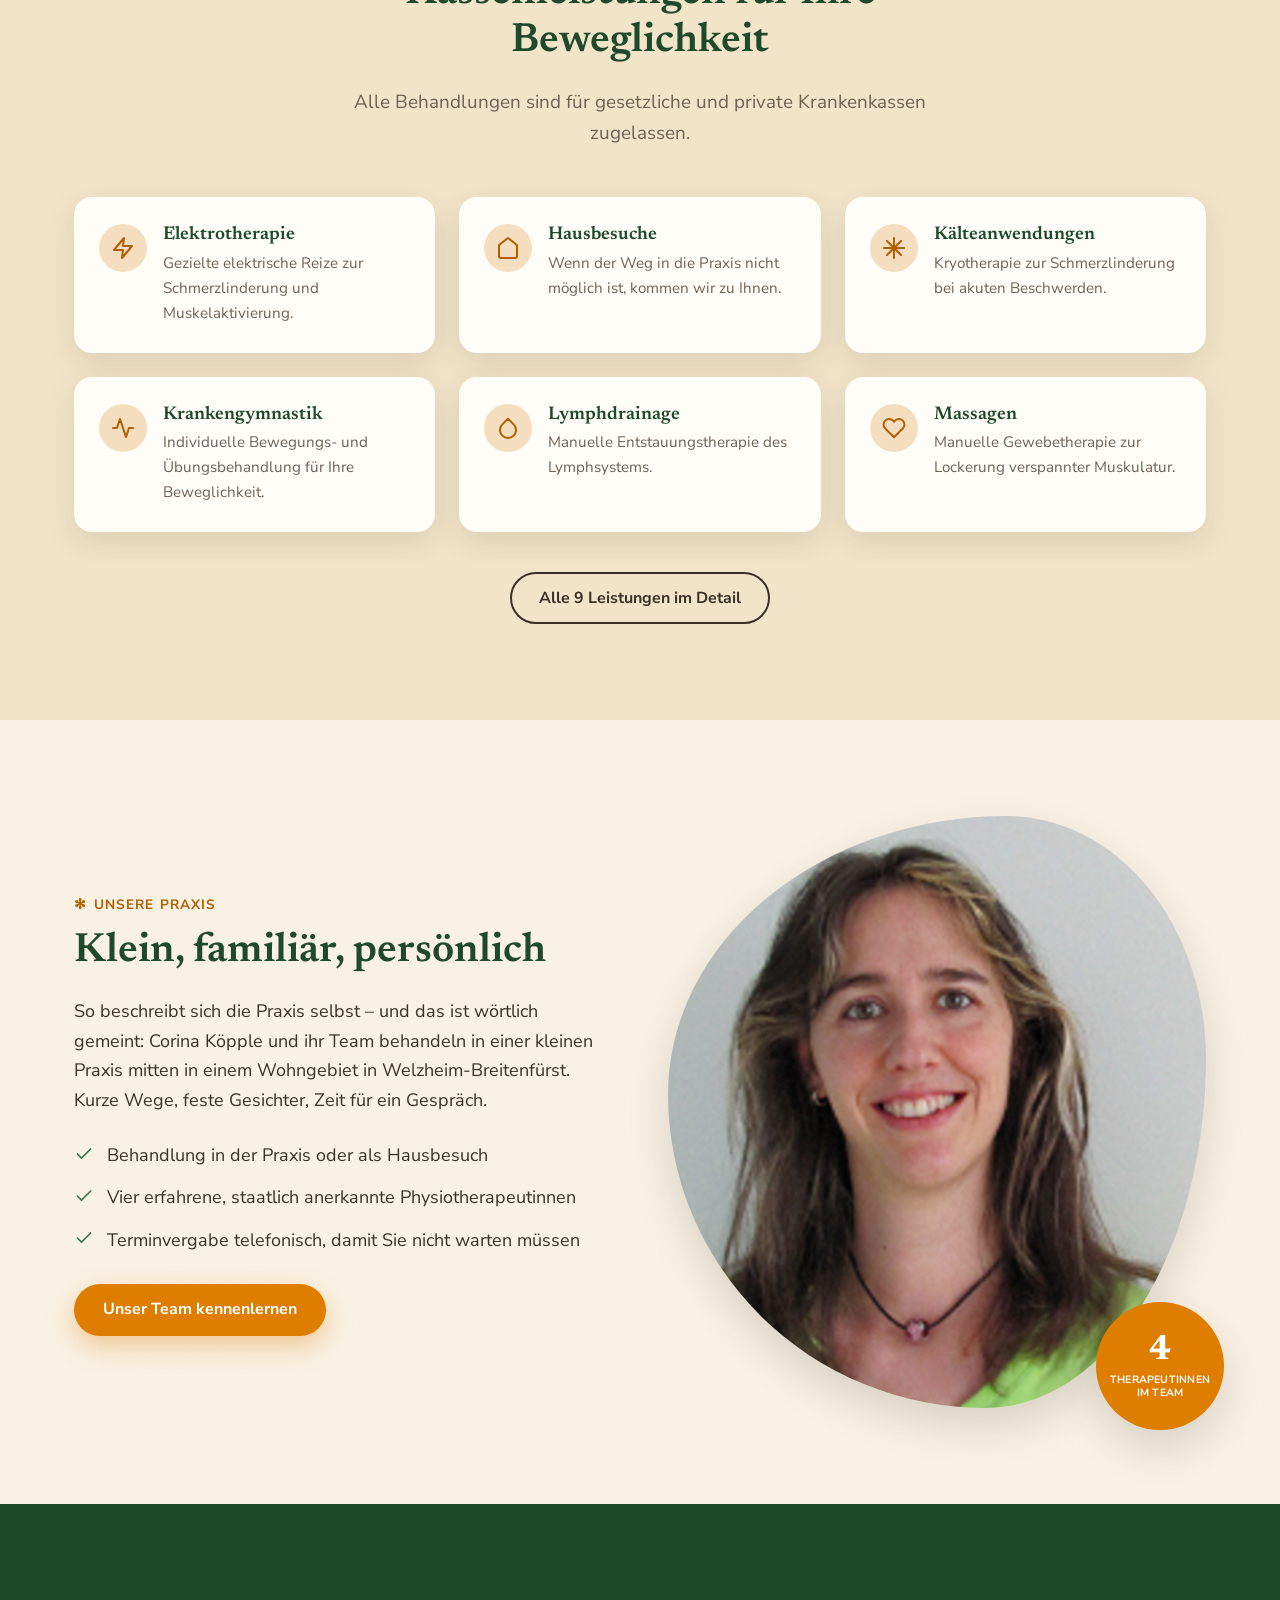
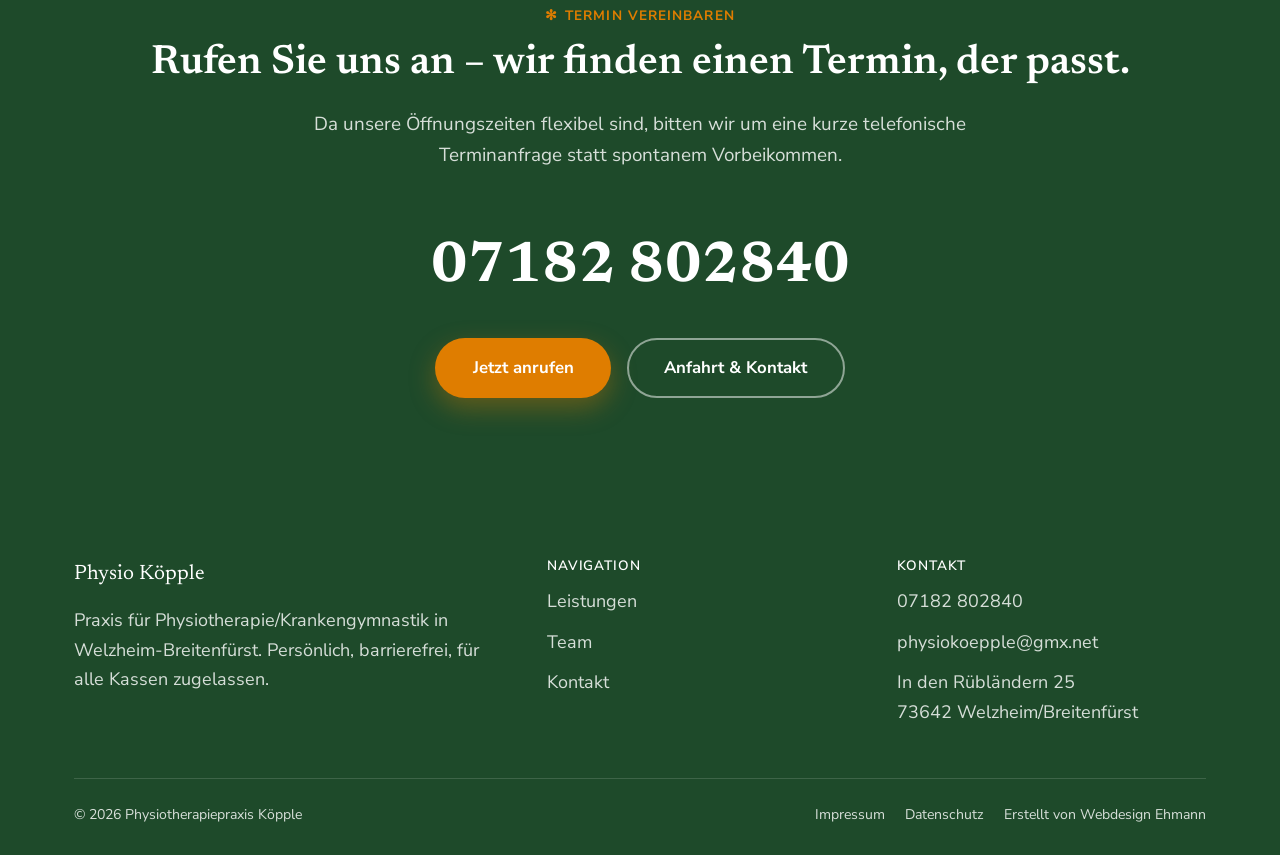
==== commit 83fa5b71: "Vierter Design-Durchgang: Hero mit foto-gefülltem Wort, Trust-Stats-Band, dediziertes Favicon Hebt d" ====
--- a/index.html
+++ b/index.html
@@ -6,9 +6,11 @@
 <meta name="viewport" content="width=device-width, initial-scale=1.0">
 <meta name="description" content="Physiotherapiepraxis Köpple in Welzheim-Breitenfürst: Krankengymnastik, Lymphdrainage, Massage und mehr in kleiner, familiärer Praxis. Alle Kassen zugelassen.">
 <title>Physiotherapie Köpple – Praxis in Welzheim-Breitenfürst</title>
-<link rel="icon" href="assets/images/logo.png" type="image/png">
+<link rel="icon" href="assets/images/favicon-32.png" sizes="32x32" type="image/png">
+<link rel="icon" href="assets/images/favicon-16.png" sizes="16x16" type="image/png">
+<link rel="apple-touch-icon" href="assets/images/apple-touch-icon.png">
 <link rel="stylesheet" href="css/fonts.css">
-<link rel="stylesheet" href="css/style.css?v=3">
+<link rel="stylesheet" href="css/style.css?v=4">
 </head>
 <body>
 
@@ -43,34 +45,44 @@
 
   <!-- ── Hero ─────────────────────────────────────────────── -->
   <section class="hero">
-    <div class="container hero__grid">
-      <div class="hero__text">
-        <p class="eyebrow" style="color: var(--color-terracotta);">Physiotherapie in Welzheim-Breitenfürst</p>
-        <h1 class="hero__title">Behandlung, die
-          <span class="hero__underline">zuhört<svg viewBox="0 0 200 20" preserveAspectRatio="none" aria-hidden="true"><path d="M3,12 Q50,2 100,11 T197,9"/></svg></span>.
-        </h1>
-        <p class="lead hero__lead">Eine kleine, familiäre Praxis mitten im Wohngebiet – mit Krankengymnastik, Lymphdrainage und mehr behandeln wir Sie persönlich statt im Akkord. Barrierefrei, wohnortnah, für alle Kassen zugelassen.</p>
-        <div class="hero__ctas">
-          <a href="tel:+497182802840" class="btn btn--primary btn--lg">Termin anfragen</a>
-          <a href="leistungen.html" class="btn btn--on-sage btn--outline btn--lg">Leistungen ansehen</a>
-        </div>
-        <div class="hero__facts">
-          <span class="hero__fact"><svg viewBox="0 0 24 24" fill="none" stroke="currentColor" stroke-width="2" stroke-linecap="round" stroke-linejoin="round"><polyline points="20 6 9 17 4 12"/></svg>Alle Kassen zugelassen</span>
-          <span class="hero__fact"><svg viewBox="0 0 24 24" fill="none" stroke="currentColor" stroke-width="2" stroke-linecap="round" stroke-linejoin="round"><polyline points="20 6 9 17 4 12"/></svg>Barrierefrei ohne Treppen</span>
-          <span class="hero__fact"><svg viewBox="0 0 24 24" fill="none" stroke="currentColor" stroke-width="2" stroke-linecap="round" stroke-linejoin="round"><polyline points="20 6 9 17 4 12"/></svg>Termine bis 21 Uhr</span>
-        </div>
-      </div>
-      <div class="hero__photo-wrap reveal">
-        <div class="hero__photo">
-          <img src="assets/images/corina.png" alt="Corina Köpple, Praxisleitung der Physiotherapiepraxis Köpple">
-        </div>
-        <div class="hero__badge">
-          <svg viewBox="0 0 24 24" fill="none" stroke="currentColor" stroke-width="2" stroke-linecap="round" stroke-linejoin="round" aria-hidden="true"><path d="M20.84 4.61a5.5 5.5 0 0 0-7.78 0L12 5.67l-1.06-1.06a5.5 5.5 0 0 0-7.78 7.78l1.06 1.06L12 21.23l7.78-7.78 1.06-1.06a5.5 5.5 0 0 0 0-7.78z"/></svg>
-          <span><strong>Corina Köpple</strong>Praxisleitung, staatl. anerk. Physiotherapeutin</span>
-        </div>
-      </div>
-    </div>
-    <div class="hero__wave" aria-hidden="true"><svg viewBox="0 0 1440 100" preserveAspectRatio="none"><path d="M0,32 C240,90 480,0 720,40 C960,80 1200,10 1440,46 L1440,100 L0,100 Z"/></svg></div>
+    <div class="container hero__inner">
+      <p class="eyebrow" style="color: var(--color-terracotta-dark);">Physiotherapie in Welzheim-Breitenfürst</p>
+      <div class="hero__chips">
+        <span class="hero__chip"><svg viewBox="0 0 24 24" fill="none" stroke="currentColor" stroke-width="2" stroke-linecap="round" stroke-linejoin="round"><polyline points="20 6 9 17 4 12"/></svg>Alle Kassen zugelassen</span>
+        <span class="hero__chip"><svg viewBox="0 0 24 24" fill="none" stroke="currentColor" stroke-width="2" stroke-linecap="round" stroke-linejoin="round"><polyline points="20 6 9 17 4 12"/></svg>Barrierefrei ohne Treppen</span>
+      </div>
+      <h1 class="hero__title">
+        <span class="hero__title-lead">Behandlung, die</span>
+        <span class="hero__title-word">zuhört.</span>
+      </h1>
+      <p class="lead hero__lead">Eine kleine, familiäre Praxis mitten im Wohngebiet – mit Krankengymnastik, Lymphdrainage und mehr behandeln wir Sie persönlich statt im Akkord. Barrierefrei, wohnortnah, für alle Kassen zugelassen.</p>
+      <div class="hero__ctas">
+        <a href="tel:+497182802840" class="btn btn--primary btn--lg">Termin anfragen</a>
+        <a href="leistungen.html" class="btn btn--outline btn--lg">Leistungen ansehen</a>
+      </div>
+    </div>
+  </section>
+
+  <!-- ── Trust-Stats-Leiste ───────────────────────────────── -->
+  <section class="stats-band">
+    <div class="container stats-band__grid reveal-group">
+      <div class="stats-band__item reveal">
+        <span class="stats-band__num">9</span>
+        <span class="stats-band__label">Kassenleistungen</span>
+      </div>
+      <div class="stats-band__item reveal">
+        <span class="stats-band__num">4</span>
+        <span class="stats-band__label">Therapeutinnen</span>
+      </div>
+      <div class="stats-band__item reveal">
+        <span class="stats-band__num">21<span class="stats-band__unit">Uhr</span></span>
+        <span class="stats-band__label">Spätester Termin</span>
+      </div>
+      <div class="stats-band__item reveal">
+        <span class="stats-band__num">0</span>
+        <span class="stats-band__label">Treppen – barrierefrei</span>
+      </div>
+    </div>
   </section>
 
   <!-- ── Vorteile ─────────────────────────────────────────── -->
@@ -80,23 +92,23 @@
         <p class="eyebrow">Warum Physio Köpple</p>
         <h2>Kurze Wege, viel Zeit für Sie</h2>
       </div>
-      <div class="feature-grid reveal-group">
-        <div class="feature-card reveal">
-          <div class="feature-card__icon">
+      <div class="pillars reveal-group">
+        <div class="pillar reveal">
+          <div class="pillar__icon">
             <svg viewBox="0 0 24 24" fill="none" stroke="currentColor" stroke-width="2" stroke-linecap="round" stroke-linejoin="round"><path d="M22 11.08V12a10 10 0 1 1-5.93-9.14"/><polyline points="22 4 12 14.01 9 11.01"/></svg>
           </div>
           <h3>Barrierefrei</h3>
           <p>Zugang, Behandlungsräume und Patiententoilette sind ohne Treppen erreichbar – gut zugänglich für alle.</p>
         </div>
-        <div class="feature-card reveal">
-          <div class="feature-card__icon">
+        <div class="pillar reveal">
+          <div class="pillar__icon">
             <svg viewBox="0 0 24 24" fill="none" stroke="currentColor" stroke-width="2" stroke-linecap="round" stroke-linejoin="round"><path d="M21 10c0 7-9 13-9 13s-9-6-9-13a9 9 0 0 1 18 0z"/><circle cx="12" cy="10" r="3"/></svg>
           </div>
           <h3>Parkplätze vor der Tür</h3>
           <p>Direkt vor der Praxis in Welzheim-Breitenfürst – kein Suchen nach einem Parkplatz vor dem Termin.</p>
         </div>
-        <div class="feature-card reveal">
-          <div class="feature-card__icon">
+        <div class="pillar reveal">
+          <div class="pillar__icon">
             <svg viewBox="0 0 24 24" fill="none" stroke="currentColor" stroke-width="2" stroke-linecap="round" stroke-linejoin="round"><circle cx="12" cy="12" r="10"/><polyline points="12 6 12 12 16 14"/></svg>
           </div>
           <h3>Flexible Termine</h3>
@@ -158,9 +170,13 @@
         </ul>
         <p style="margin-top: 1.6em;"><a href="team.html" class="btn btn--primary">Unser Team kennenlernen</a></p>
       </div>
-      <div class="split__media reveal">
+      <div class="split__media split__media--portrait reveal">
         <div class="blob-frame">
-          <img src="assets/images/behandlungsraum-uebungen.jpg" alt="Behandlungsraum mit Übungsgeräten in der Physiotherapiepraxis Köpple">
+          <img src="assets/images/corina.png" alt="Corina Köpple, Praxisleitung der Physiotherapiepraxis Köpple">
+        </div>
+        <div class="split__badge">
+          <span class="split__badge-num">4</span>
+          <span class="split__badge-label">Therapeutinnen im Team</span>
         </div>
       </div>
     </div>
@@ -172,8 +188,9 @@
       <p class="eyebrow" style="color: var(--color-terracotta);">Termin vereinbaren</p>
       <h2>Rufen Sie uns an – wir finden einen Termin, der passt.</h2>
       <p class="lead" style="color: rgba(255,255,255,0.82); margin-left:auto; margin-right:auto;">Da unsere Öffnungszeiten flexibel sind, bitten wir um eine kurze telefonische Terminanfrage statt spontanem Vorbeikommen.</p>
+      <a href="tel:+497182802840" class="cta-band__phone">07182 802840</a>
       <div class="hero__ctas" style="justify-content:center;">
-        <a href="tel:+497182802840" class="btn btn--primary btn--lg">07182 802840 anrufen</a>
+        <a href="tel:+497182802840" class="btn btn--primary btn--lg">Jetzt anrufen</a>
         <a href="kontakt.html" class="btn btn--on-sage btn--outline btn--lg">Anfahrt &amp; Kontakt</a>
       </div>
     </div>
@@ -216,6 +233,6 @@
   </div>
 </footer>
 
-<script src="js/main.js?v=3"></script>
+<script src="js/main.js?v=4"></script>
 </body>
 </html>
--- a/css/style.css
+++ b/css/style.css
@@ -30,6 +30,8 @@
   --container-width: 1180px;
   --radius: 18px;
   --radius-lg: 30px;
+  --radius-pill: 100px;
+  --ease: cubic-bezier(0.4, 0, 0.2, 1);
   --shadow-soft: 0 10px 30px rgba(59, 50, 39, 0.12);
   --shadow-card: 0 18px 42px rgba(59, 50, 39, 0.16);
   --nav-height: 84px;
@@ -115,10 +117,10 @@
   font-weight: 700;
   font-size: 1rem;
   padding: 0.95em 1.7em;
-  border-radius: 999px;
+  border-radius: var(--radius-pill);
   border: 2px solid transparent;
   cursor: pointer;
-  transition: background-color 0.2s ease, color 0.2s ease, border-color 0.2s ease, transform 0.15s ease, box-shadow 0.2s ease;
+  transition: background-color 0.2s var(--ease), color 0.2s var(--ease), border-color 0.2s var(--ease), transform 0.15s var(--ease), box-shadow 0.2s var(--ease);
   line-height: 1.1;
 }
 .btn:active { transform: translateY(1px); }
@@ -215,123 +217,95 @@
   .site-header__logo { height: 46px; }
 }
 
-/* ── Hero: sattes Tannengrün mit dezentem Punktmuster ───────────
-   (angelehnt an Ebnisee/Schmalzried: EIN kräftiger Hero-Block,
-   danach eine einzige Wellen-Trennkante zu Creme — keine
-   wiederholten Farbflächen mehr). ────────────────────────────── */
-.hero {
-  position: relative;
-  overflow: hidden;
-  background: var(--color-sage-dark);
-  color: var(--color-cream);
-  padding: 56px 0 0;
-}
-.hero::before {
-  content: '';
-  position: absolute;
-  inset: 0;
-  opacity: 0.5;
-  background-image: radial-gradient(rgba(250, 242, 228, 0.12) 1.5px, transparent 1.5px);
-  background-size: 22px 22px;
-  pointer-events: none;
-}
-.hero__grid { position: relative; z-index: 1; display: grid; grid-template-columns: 1.05fr 0.95fr; gap: 56px; align-items: center; padding-bottom: 96px; }
-.hero__title { margin-bottom: 0.4em; color: var(--color-white); }
-.hero__underline { position: relative; display: inline-block; white-space: nowrap; color: var(--color-terracotta); font-style: italic; }
-.hero__underline svg { position: absolute; left: 0; bottom: -0.1em; width: 100%; height: 0.3em; overflow: visible; }
-.hero__underline path {
-  fill: none;
-  stroke: var(--color-terracotta);
-  stroke-width: 6;
-  stroke-linecap: round;
-  stroke-dasharray: 340;
-  stroke-dashoffset: 340;
-}
-.js .reveal--visible .hero__underline path { animation: draw-underline 0.9s 0.35s ease forwards; }
-@keyframes draw-underline { to { stroke-dashoffset: 0; } }
-.hero__lead { margin: 1.1em 0 1.8em; color: rgba(250, 242, 228, 0.82); }
-.hero__ctas { display: flex; flex-wrap: wrap; gap: 16px; margin-bottom: 2em; }
-.hero__facts { display: flex; flex-wrap: wrap; gap: 10px; padding-top: 1.6em; border-top: 1px solid rgba(250, 242, 228, 0.18); }
-.hero__fact {
+/* ── Hero: großes foto-gefülltes Wort statt Farbblock ───────────
+   Heller Cream-Hintergrund, ruhige Trust-Chips über der Headline.
+   "zuhört" trägt ein Duoton-Foto aus dem Übungsraum direkt in den
+   Buchstaben (background-clip: text + background-blend-mode: color –
+   kein separates Bild-Asset nötig). Keine Wellen-Trennkante mehr –
+   die Stats-Leiste direkt darunter übernimmt den kräftigen Farbmoment. */
+.hero { padding: 64px 0 88px; }
+.hero__inner { max-width: 760px; }
+.hero__chips { display: flex; flex-wrap: wrap; gap: 10px; margin-bottom: 1.6em; }
+.hero__chip {
   display: inline-flex;
   align-items: center;
   gap: 0.5em;
   font-weight: 700;
-  color: var(--color-white);
+  color: var(--color-sage-dark);
   font-size: 0.85rem;
-  background: rgba(250, 242, 228, 0.08);
-  border: 1px solid rgba(250, 242, 228, 0.22);
+  background: var(--color-sage-pale);
+  border: 1px solid rgba(30, 74, 42, 0.12);
   padding: 0.55em 1.1em;
-  border-radius: 999px;
-}
-.hero__fact svg { width: 16px; height: 16px; color: var(--color-terracotta); flex-shrink: 0; }
-
-.hero__photo-wrap { position: relative; z-index: 1; }
-.hero__photo {
-  border-radius: var(--blob-1);
-  overflow: hidden;
-  box-shadow: var(--shadow-card);
-  aspect-ratio: 4 / 4.6;
-}
-.hero__photo img { width: 100%; height: 100%; object-fit: cover; }
-.hero__badge {
-  position: absolute;
-  bottom: -22px;
-  left: -22px;
-  background: var(--color-white);
-  border-radius: var(--radius);
-  box-shadow: var(--shadow-card);
-  padding: 16px 20px;
-  display: flex;
-  align-items: center;
-  gap: 12px;
-  max-width: 230px;
-}
-.hero__badge svg { width: 30px; height: 30px; color: var(--color-terracotta); flex-shrink: 0; }
-.hero__badge strong { display: block; font-family: var(--font-display); font-size: 1.15rem; color: var(--color-sage-dark); line-height: 1; }
-.hero__badge span { font-size: 0.82rem; color: var(--color-ink-soft); }
-
-.hero__wave { position: absolute; left: 0; right: 0; bottom: -1px; line-height: 0; z-index: 1; }
-.hero__wave svg { width: 100%; height: 64px; display: block; }
-.hero__wave path { fill: var(--color-cream); }
+  border-radius: var(--radius-pill);
+}
+.hero__chip svg { width: 16px; height: 16px; color: var(--color-terracotta); flex-shrink: 0; }
+
+.hero__title { margin-bottom: 0.35em; }
+.hero__title-lead { display: block; font-size: clamp(1.7rem, 3.2vw, 2.4rem); font-weight: 500; color: var(--color-ink); }
+.hero__title-word {
+  display: block;
+  font-style: italic;
+  font-weight: 700;
+  font-size: clamp(4.6rem, 14vw, 9.5rem);
+  line-height: 0.92;
+  letter-spacing: -0.01em;
+  background-image: linear-gradient(135deg, var(--color-terracotta) 0%, var(--color-sage-dark) 100%), url('../assets/images/behandlungsraum-uebungen.jpg');
+  background-blend-mode: color;
+  background-size: cover, cover;
+  background-position: center, center 30%;
+  -webkit-background-clip: text;
+  background-clip: text;
+  color: transparent;
+  -webkit-text-fill-color: transparent;
+}
+.hero__lead { margin: 0.3em 0 1.8em; }
+.hero__ctas { display: flex; flex-wrap: wrap; gap: 16px; }
+
+/* ── Trust-Stats-Leiste ─────────────────────────────────────────
+   Vollflächiges Tannengrün direkt unter dem Hero – übernimmt den
+   kräftigen Farbmoment, den vorher der Wellen-Hero trug. */
+.stats-band { background: var(--color-sage-dark); padding: 52px 0; }
+.stats-band__grid { display: grid; grid-template-columns: repeat(4, 1fr); gap: 28px; text-align: center; }
+.stats-band__item { display: flex; flex-direction: column; gap: 0.25em; }
+.stats-band__num { font-family: var(--font-display); font-weight: 700; font-size: clamp(2.1rem, 3.6vw, 3rem); color: var(--color-terracotta); line-height: 1; }
+.stats-band__unit { font-size: 0.4em; margin-left: 0.15em; }
+.stats-band__label { font-size: 0.8rem; color: rgba(255, 255, 255, 0.78); font-weight: 700; text-transform: uppercase; letter-spacing: 0.04em; }
 
 @media (max-width: 900px) {
-  .hero__grid { grid-template-columns: 1fr; gap: 44px; padding-bottom: 72px; }
-  .hero__photo-wrap { order: -1; max-width: 380px; margin: 0 auto; }
-  .hero__badge { left: 50%; transform: translateX(-50%); bottom: -18px; }
-}
-@media (max-width: 640px) { .hero__wave svg { height: 40px; } }
+  .hero__title-word { font-size: clamp(3.6rem, 16vw, 7rem); }
+}
+@media (max-width: 620px) {
+  .hero { padding: 48px 0 56px; }
+  .stats-band__grid { grid-template-columns: 1fr 1fr; gap: 28px 20px; }
+}
 
 /* ── Organic photo frames (allgemein wiederverwendbar) ──────────── */
 .blob-frame { border-radius: var(--blob-1); overflow: hidden; box-shadow: var(--shadow-card); }
 .blob-frame--alt { border-radius: var(--blob-2); }
 .blob-frame img { width: 100%; height: 100%; object-fit: cover; display: block; }
 
-/* ── Vorteile / Feature-Karten ───────────────────────────────── */
-.feature-grid { display: grid; grid-template-columns: repeat(3, 1fr); gap: 28px; }
-.feature-card {
-  background: var(--color-paper);
-  border-radius: var(--radius);
-  padding: 32px 28px;
-  box-shadow: var(--shadow-soft);
-  transition: transform 0.25s ease, box-shadow 0.25s ease;
-}
-.feature-card:hover { transform: translateY(-6px); box-shadow: var(--shadow-card); }
-.feature-card__icon {
-  width: 56px; height: 56px;
+/* ── Vorteile / Pillars ──────────────────────────────────────────
+   Zurückhaltende Regel-Liste statt Karte+Schatten – Gegengewicht zur
+   Leistungen-Übersicht, die als einziger bewusster Karten-Moment der
+   Seite stehen bleibt. */
+.pillars { display: grid; grid-template-columns: repeat(3, 1fr); gap: 40px; }
+.pillar { padding-top: 22px; border-top: 2px solid var(--color-terracotta); }
+.pillar__icon {
+  width: 40px; height: 40px;
   display: flex; align-items: center; justify-content: center;
-  border-radius: var(--blob-2);
-  background: var(--color-sage-pale);
   color: var(--color-sage-dark);
-  margin-bottom: 18px;
-}
-.feature-card__icon svg { width: 28px; height: 28px; }
-.feature-card p { color: var(--color-ink-soft); font-size: 0.98rem; }
-
-@media (max-width: 860px) { .feature-grid { grid-template-columns: 1fr 1fr; } }
-@media (max-width: 560px) { .feature-grid { grid-template-columns: 1fr; } }
-
-/* ── Leistungen (Karten + Detailseite) ───────────────────────── */
+  margin-bottom: 16px;
+}
+.pillar__icon svg { width: 100%; height: 100%; }
+.pillar p { color: var(--color-ink-soft); font-size: 0.98rem; }
+
+@media (max-width: 860px) { .pillars { grid-template-columns: 1fr 1fr; } }
+@media (max-width: 560px) { .pillars { grid-template-columns: 1fr; } }
+
+/* ── Leistungen-Übersicht (Homepage-Teaser) ─────────────────────
+   Bleibt bewusst als Icon-Karten-Grid – der einzige Karten-Moment
+   der Seite, die volle Liste auf leistungen.html nutzt stattdessen
+   die zurückhaltendere .service-rows-Regel-Liste weiter unten. ── */
 .service-grid { display: grid; grid-template-columns: repeat(3, 1fr); gap: 24px; }
 .service-card {
   display: flex;
@@ -359,6 +333,19 @@
 @media (max-width: 860px) { .service-grid { grid-template-columns: 1fr 1fr; } }
 @media (max-width: 560px) { .service-grid { grid-template-columns: 1fr; } }
 
+/* ── Leistungen – volle Liste (leistungen.html) ─────────────────
+   Editorial Regel-Liste statt Karten-Wiederholung: Name links,
+   Beschreibung rechts, Trennlinie statt Schatten. ──────────────── */
+.service-rows { display: flex; flex-direction: column; }
+.service-row { display: grid; grid-template-columns: 220px 1fr; gap: 28px; padding: 28px 0; border-bottom: 1px solid var(--color-line); }
+.service-row:first-child { padding-top: 0; }
+.service-row:last-child { border-bottom: none; }
+.service-row h3 { margin: 0; font-size: 1.15rem; }
+.service-row p { margin: 0; color: var(--color-ink-soft); }
+@media (max-width: 700px) {
+  .service-row { grid-template-columns: 1fr; gap: 6px; padding: 22px 0; }
+}
+
 /* ── Team ────────────────────────────────────────────────────── */
 .team-grid { display: grid; grid-template-columns: repeat(4, 1fr); gap: 32px 28px; }
 .team-card { text-align: center; }
@@ -388,6 +375,34 @@
   .split--reverse .split__media { order: -1; }
 }
 .split__media img { aspect-ratio: 4/3.4; }
+.split__media--portrait { position: relative; }
+.split__media--portrait img { aspect-ratio: 4/4.4; }
+
+/* ── Überlappendes Foto-Badge (Split-Media) ─────────────────────── */
+.split__badge {
+  position: absolute;
+  bottom: -22px;
+  right: -18px;
+  width: 128px;
+  height: 128px;
+  border-radius: 50%;
+  background: var(--color-terracotta);
+  color: var(--color-white);
+  display: flex;
+  flex-direction: column;
+  align-items: center;
+  justify-content: center;
+  text-align: center;
+  padding: 10px;
+  box-shadow: var(--shadow-card);
+}
+.split__badge-num { font-family: var(--font-display); font-weight: 700; font-size: 2.2rem; line-height: 1; }
+.split__badge-label { font-size: 0.66rem; font-weight: 700; text-transform: uppercase; letter-spacing: 0.02em; line-height: 1.25; margin-top: 4px; }
+@media (max-width: 520px) {
+  .split__badge { width: 96px; height: 96px; right: 6px; bottom: -14px; }
+  .split__badge-num { font-size: 1.6rem; }
+  .split__badge-label { font-size: 0.56rem; }
+}
 
 .checklist { margin-top: 1.4em; }
 .checklist li { display: flex; align-items: flex-start; gap: 0.7em; margin-bottom: 0.7em; }
@@ -426,6 +441,16 @@
 /* ── CTA-Band ────────────────────────────────────────────────── */
 .cta-band { text-align: center; }
 .cta-band .lead { margin: 0 auto 2em; }
+.cta-band__phone {
+  display: inline-block;
+  font-family: var(--font-display);
+  font-weight: 700;
+  font-size: clamp(2.2rem, 5vw, 3.6rem);
+  color: var(--color-white);
+  margin: 0.2em 0 0.4em;
+  transition: color 0.2s var(--ease);
+}
+.cta-band__phone:hover { color: var(--color-terracotta); }
 
 /* ── Footer ──────────────────────────────────────────────────── */
 .site-footer { background: var(--color-sage-dark); color: rgba(255, 255, 255, 0.82); padding: 64px 0 28px; }
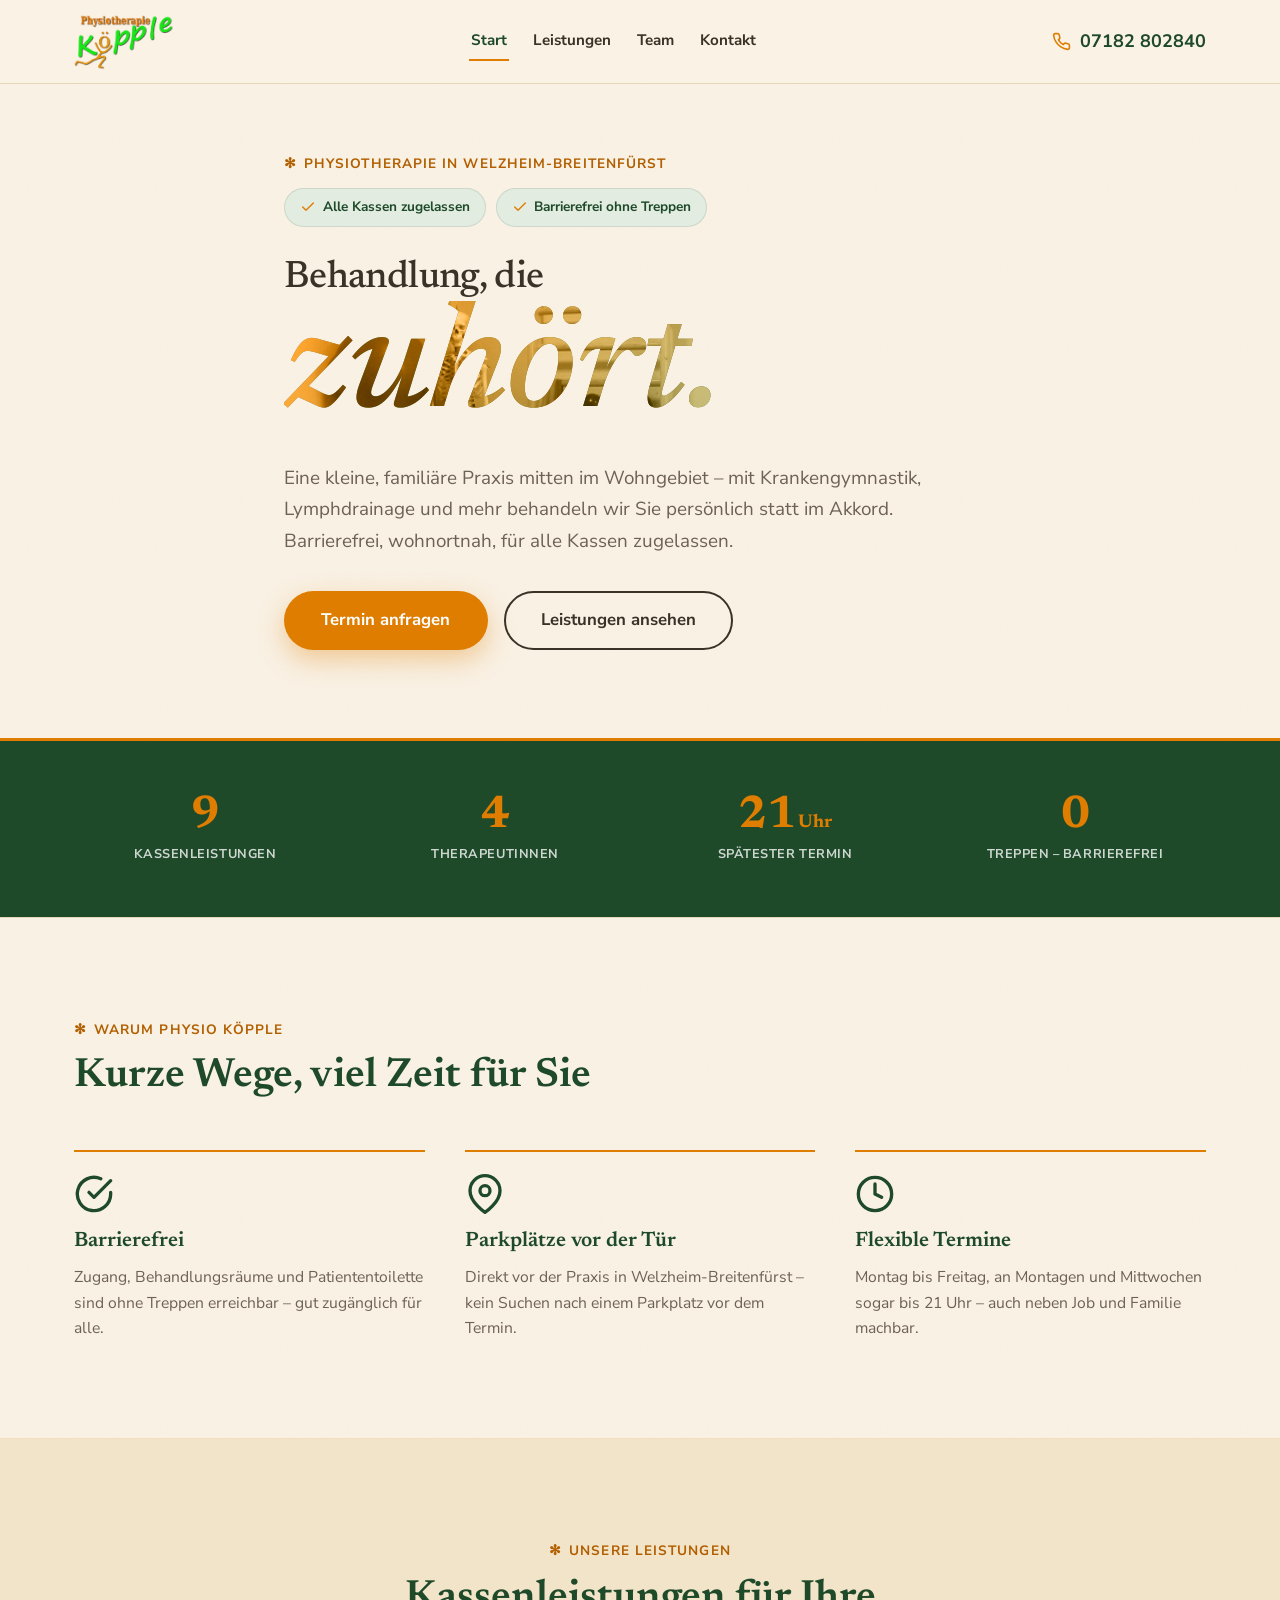
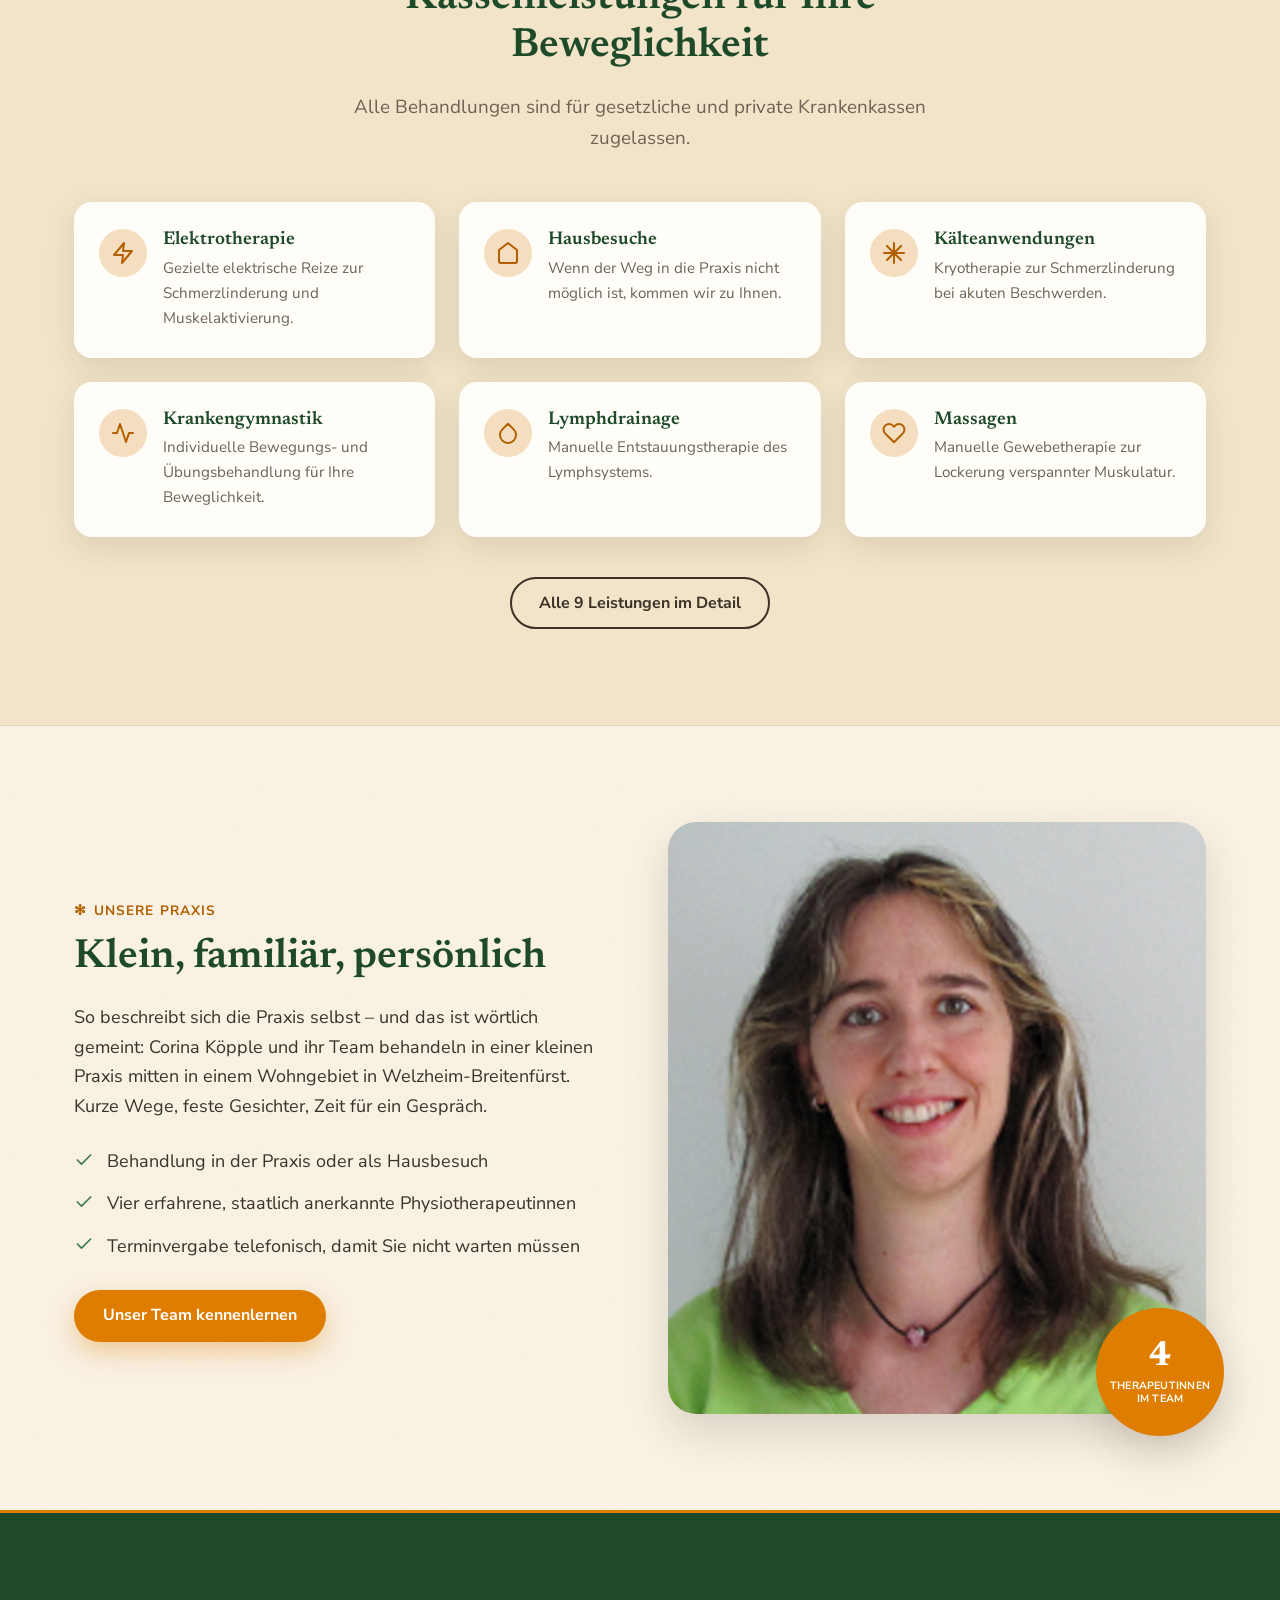
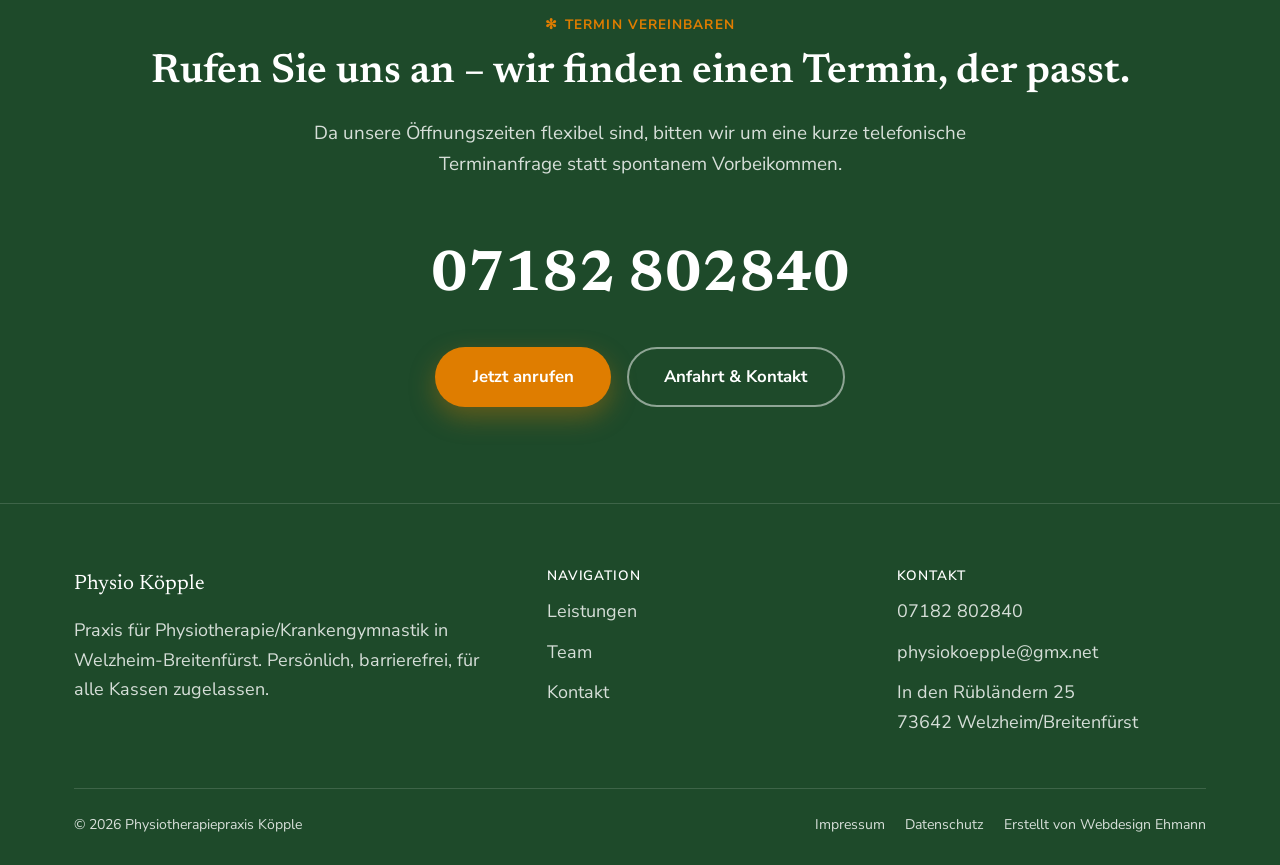
==== commit 7b460aea: "Nutzer-Feedback: unscharfe Hero-Fotos auf Unterseiten, mehr farbige Sektionstrennung, klare Fotoform" ====
--- a/index.html
+++ b/index.html
@@ -10,7 +10,7 @@
 <link rel="icon" href="assets/images/favicon-16.png" sizes="16x16" type="image/png">
 <link rel="apple-touch-icon" href="assets/images/apple-touch-icon.png">
 <link rel="stylesheet" href="css/fonts.css">
-<link rel="stylesheet" href="css/style.css?v=4">
+<link rel="stylesheet" href="css/style.css?v=5">
 </head>
 <body>
 
@@ -233,6 +233,6 @@
   </div>
 </footer>
 
-<script src="js/main.js?v=4"></script>
+<script src="js/main.js?v=5"></script>
 </body>
 </html>
--- a/css/style.css
+++ b/css/style.css
@@ -35,9 +35,7 @@
   --shadow-soft: 0 10px 30px rgba(59, 50, 39, 0.12);
   --shadow-card: 0 18px 42px rgba(59, 50, 39, 0.16);
   --nav-height: 84px;
-
-  --blob-1: 63% 37% 41% 59% / 47% 41% 59% 53%;
-  --blob-2: 39% 61% 63% 37% / 45% 51% 49% 55%;
+  --radius-photo: 28px;
 }
 
 /* ── Reset ───────────────────────────────────────────────────── */
@@ -82,9 +80,9 @@
 
 /* ── Layout Helpers ──────────────────────────────────────────── */
 .container { max-width: var(--container-width); margin: 0 auto; padding: 0 24px; }
-.section { padding: 96px 0; }
-.section--alt { background: var(--color-cream-alt); }
-.section--sage { background: var(--color-sage-dark); color: rgba(255, 255, 255, 0.92); }
+.section { padding: 96px 0; border-top: 1px solid var(--color-line); }
+.section--alt { background: var(--color-cream-alt); border-top: 1px solid var(--color-terracotta-pale); }
+.section--sage { background: var(--color-sage-dark); color: rgba(255, 255, 255, 0.92); border-top: 3px solid var(--color-terracotta); }
 .section--sage h2, .section--sage h3 { color: var(--color-white); }
 .section__head { max-width: 640px; margin: 0 0 48px; }
 .section__head--center { margin-left: auto; margin-right: auto; text-align: center; }
@@ -264,7 +262,7 @@
 /* ── Trust-Stats-Leiste ─────────────────────────────────────────
    Vollflächiges Tannengrün direkt unter dem Hero – übernimmt den
    kräftigen Farbmoment, den vorher der Wellen-Hero trug. */
-.stats-band { background: var(--color-sage-dark); padding: 52px 0; }
+.stats-band { background: var(--color-sage-dark); padding: 52px 0; border-top: 3px solid var(--color-terracotta); }
 .stats-band__grid { display: grid; grid-template-columns: repeat(4, 1fr); gap: 28px; text-align: center; }
 .stats-band__item { display: flex; flex-direction: column; gap: 0.25em; }
 .stats-band__num { font-family: var(--font-display); font-weight: 700; font-size: clamp(2.1rem, 3.6vw, 3rem); color: var(--color-terracotta); line-height: 1; }
@@ -279,9 +277,35 @@
   .stats-band__grid { grid-template-columns: 1fr 1fr; gap: 28px 20px; }
 }
 
-/* ── Organic photo frames (allgemein wiederverwendbar) ──────────── */
-.blob-frame { border-radius: var(--blob-1); overflow: hidden; box-shadow: var(--shadow-card); }
-.blob-frame--alt { border-radius: var(--blob-2); }
+/* ── Unterseiten-Hero: unscharfes Praxisfoto + dunkles Overlay ───
+   Nur für Team/Leistungen/Kontakt – die Startseite behält ihr eigenes
+   foto-gefülltes Wort als Hero-Signature-Move. ─────────────────── */
+.page-hero { position: relative; overflow: hidden; padding: 56px 0 44px; color: var(--color-white); }
+.page-hero__bg {
+  position: absolute;
+  inset: -20px;
+  background-size: cover;
+  background-position: center;
+  filter: blur(9px) brightness(0.65) saturate(1.1);
+  transform: scale(1.1);
+  z-index: 0;
+}
+.page-hero::after {
+  content: '';
+  position: absolute;
+  inset: 0;
+  background: linear-gradient(160deg, rgba(30, 74, 42, 0.9), rgba(30, 74, 42, 0.74));
+  z-index: 0;
+}
+.page-hero > .container { position: relative; z-index: 1; }
+.page-hero .breadcrumb { color: rgba(255, 255, 255, 0.72); }
+.page-hero .breadcrumb a { color: var(--color-white); }
+.page-hero .eyebrow { color: var(--color-terracotta); }
+.page-hero h1 { color: var(--color-white); }
+.page-hero .lead { color: rgba(255, 255, 255, 0.85); }
+
+/* ── Foto-Rahmen (Personenfotos: klares abgerundetes Rechteck) ──── */
+.blob-frame { border-radius: var(--radius-photo); overflow: hidden; box-shadow: var(--shadow-card); }
 .blob-frame img { width: 100%; height: 100%; object-fit: cover; display: block; }
 
 /* ── Vorteile / Pillars ──────────────────────────────────────────
@@ -337,13 +361,31 @@
    Editorial Regel-Liste statt Karten-Wiederholung: Name links,
    Beschreibung rechts, Trennlinie statt Schatten. ──────────────── */
 .service-rows { display: flex; flex-direction: column; }
-.service-row { display: grid; grid-template-columns: 220px 1fr; gap: 28px; padding: 28px 0; border-bottom: 1px solid var(--color-line); }
-.service-row:first-child { padding-top: 0; }
+.service-row {
+  display: grid;
+  grid-template-columns: 220px 1fr;
+  gap: 28px;
+  padding: 24px 20px;
+  margin: 0 -20px;
+  border-bottom: 1px solid var(--color-line);
+  border-radius: 14px;
+  transition: background-color 0.2s var(--ease);
+}
+.service-row:hover { background: var(--color-sage-pale); }
+.service-row:first-child { border-top: none; }
 .service-row:last-child { border-bottom: none; }
-.service-row h3 { margin: 0; font-size: 1.15rem; }
+.service-row h3 { margin: 0; font-size: 1.15rem; display: flex; align-items: center; gap: 0.55em; }
+.service-row__icon {
+  width: 30px; height: 30px; flex-shrink: 0;
+  display: flex; align-items: center; justify-content: center;
+  border-radius: 50%;
+  background: var(--color-terracotta-pale);
+  color: var(--color-terracotta-dark);
+}
+.service-row__icon svg { width: 16px; height: 16px; }
 .service-row p { margin: 0; color: var(--color-ink-soft); }
 @media (max-width: 700px) {
-  .service-row { grid-template-columns: 1fr; gap: 6px; padding: 22px 0; }
+  .service-row { grid-template-columns: 1fr; gap: 10px; padding: 20px 16px; margin: 0 -16px; }
 }
 
 /* ── Team ────────────────────────────────────────────────────── */
@@ -351,13 +393,12 @@
 .team-card { text-align: center; }
 .team-card__photo {
   aspect-ratio: 1 / 1.1;
-  border-radius: var(--blob-1);
+  border-radius: var(--radius-photo);
   overflow: hidden;
   box-shadow: var(--shadow-card);
   margin-bottom: 20px;
   background: var(--color-sage-pale);
 }
-.team-card:nth-child(even) .team-card__photo { border-radius: var(--blob-2); }
 .team-card__photo img { width: 100%; height: 100%; object-fit: cover; }
 .team-card__photo--pending { display: flex; align-items: center; justify-content: center; }
 .team-card h3 { margin-bottom: 0.15em; font-size: 1.15rem; }
@@ -453,7 +494,7 @@
 .cta-band__phone:hover { color: var(--color-terracotta); }
 
 /* ── Footer ──────────────────────────────────────────────────── */
-.site-footer { background: var(--color-sage-dark); color: rgba(255, 255, 255, 0.82); padding: 64px 0 28px; }
+.site-footer { background: var(--color-sage-dark); color: rgba(255, 255, 255, 0.82); padding: 64px 0 28px; border-top: 1px solid rgba(255, 255, 255, 0.14); }
 .footer-grid { display: grid; grid-template-columns: 1.4fr 1fr 1fr; gap: 40px; padding-bottom: 40px; border-bottom: 1px solid rgba(255,255,255,0.14); }
 .footer-brand { font-family: var(--font-display); font-size: 1.3rem; color: var(--color-white); margin-bottom: 14px; }
 .footer-grid h4 { color: var(--color-white); font-family: var(--font-body); font-size: 0.85rem; text-transform: uppercase; letter-spacing: 0.06em; margin-bottom: 1em; }
